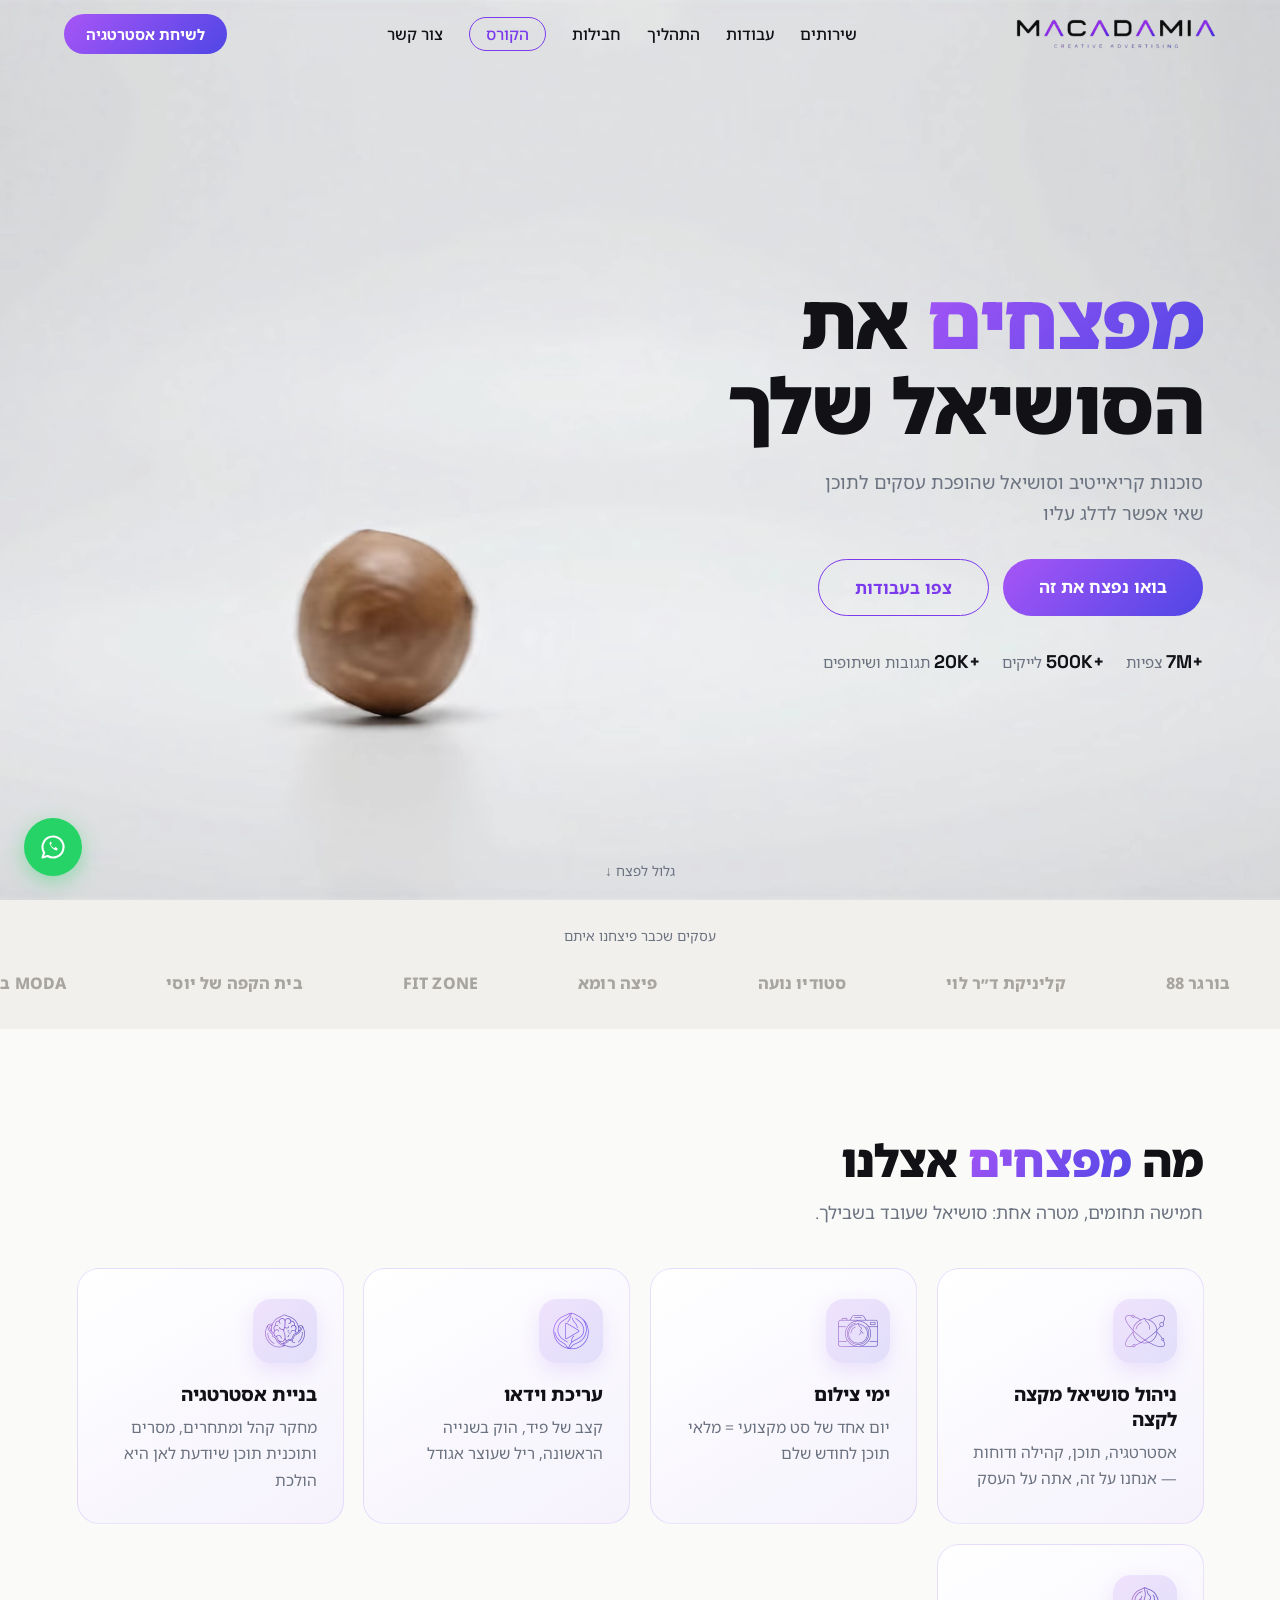
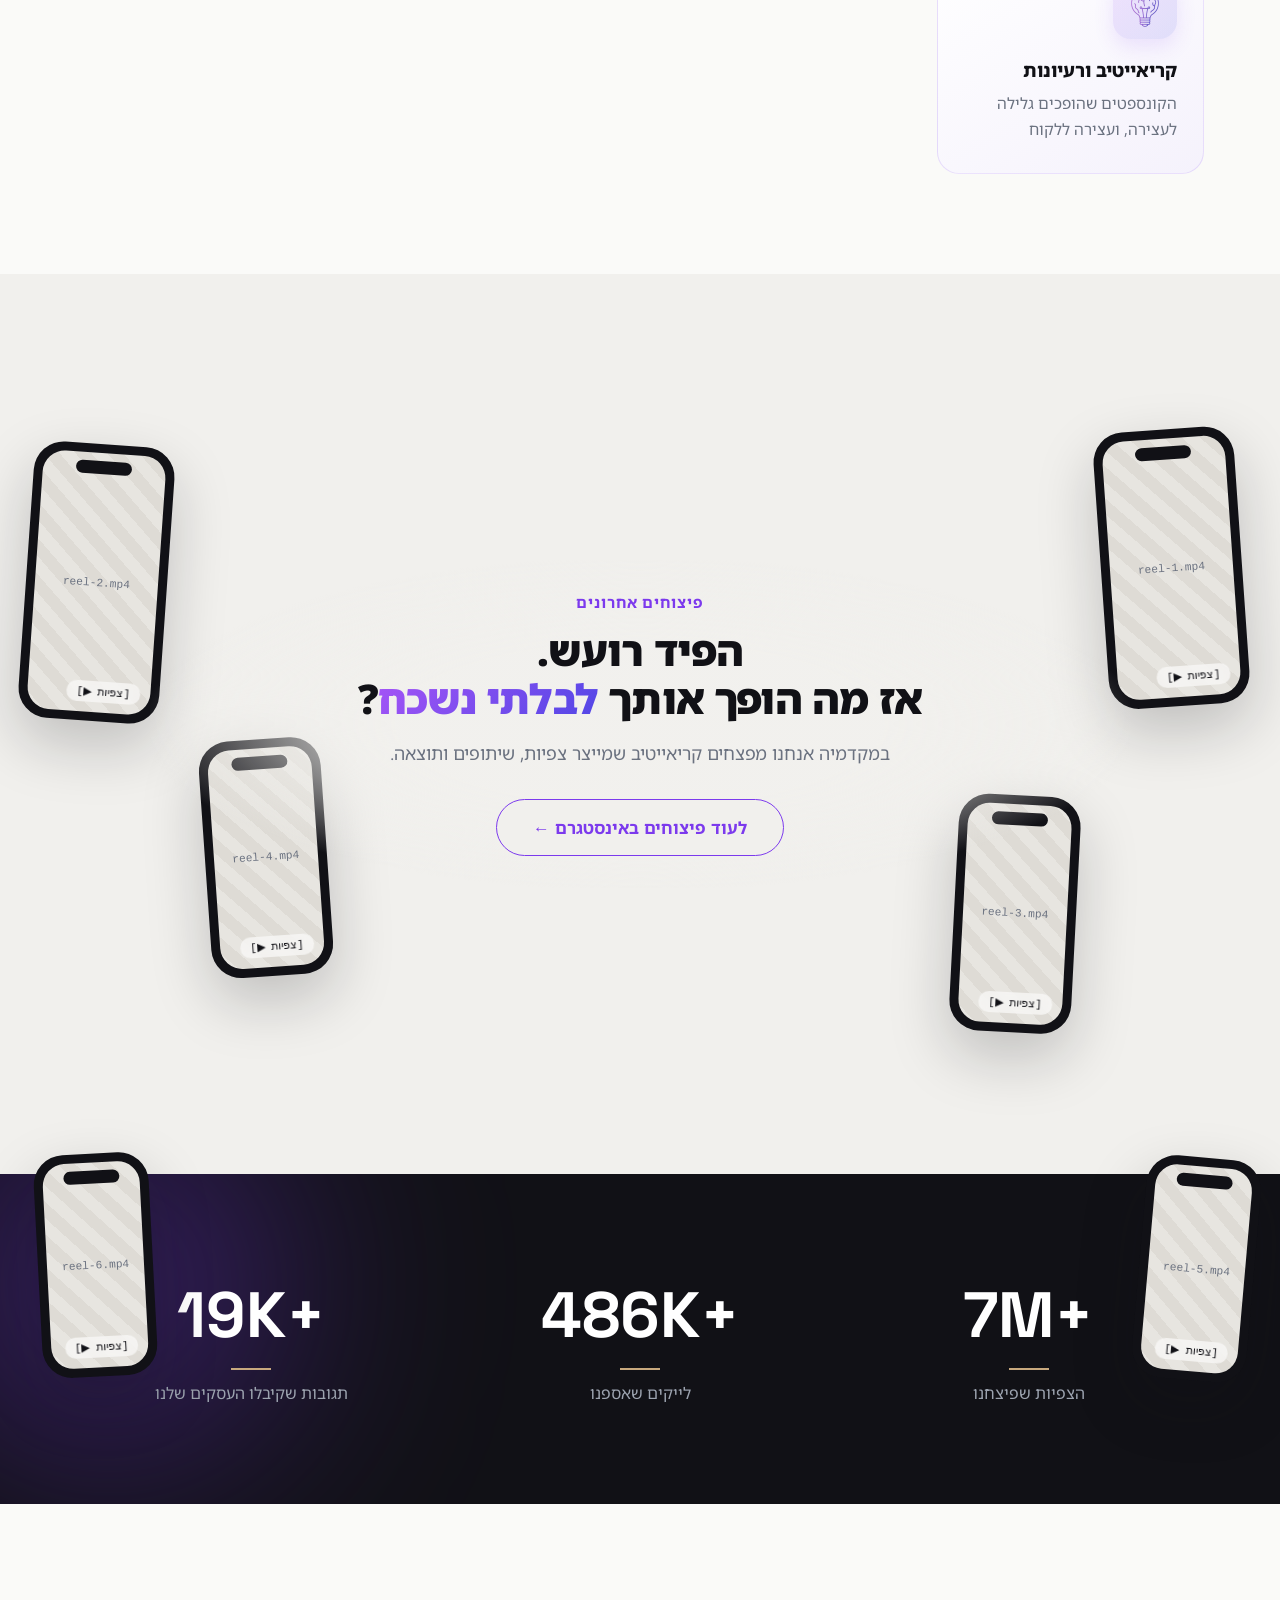
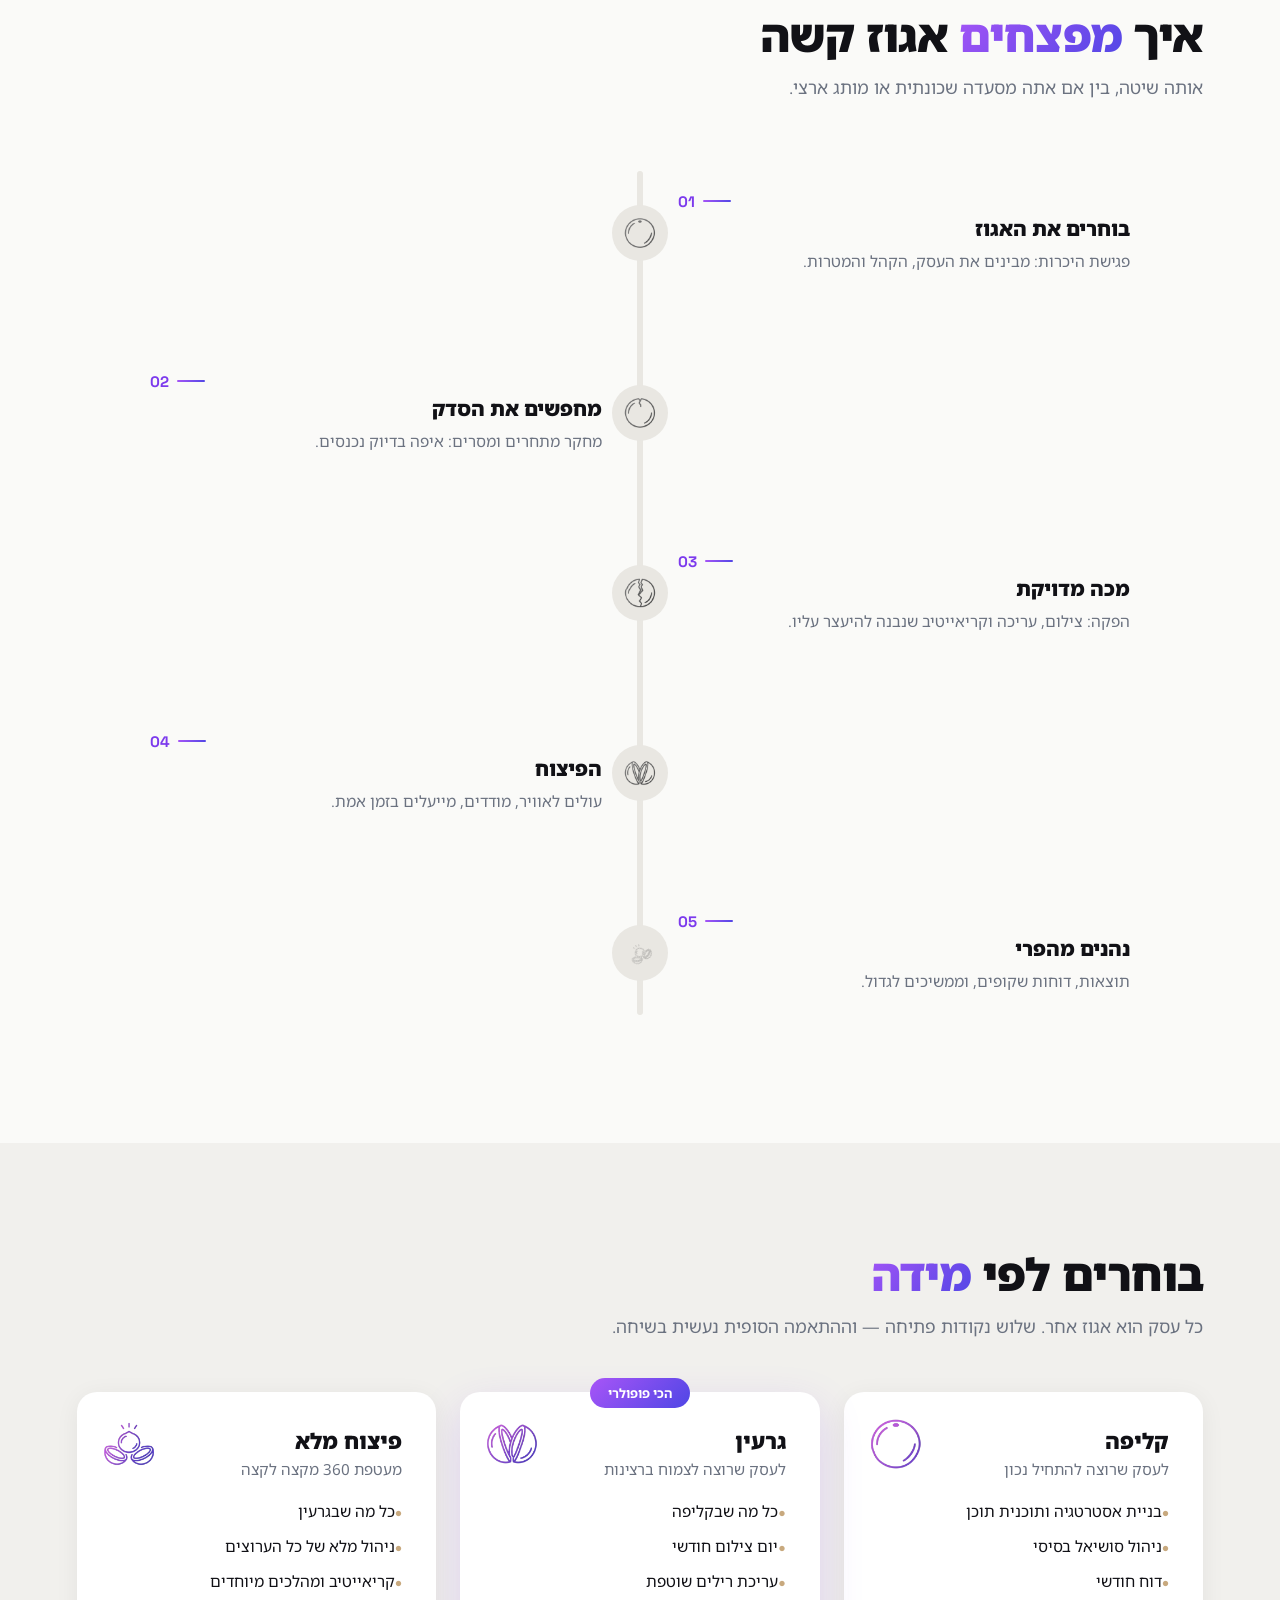
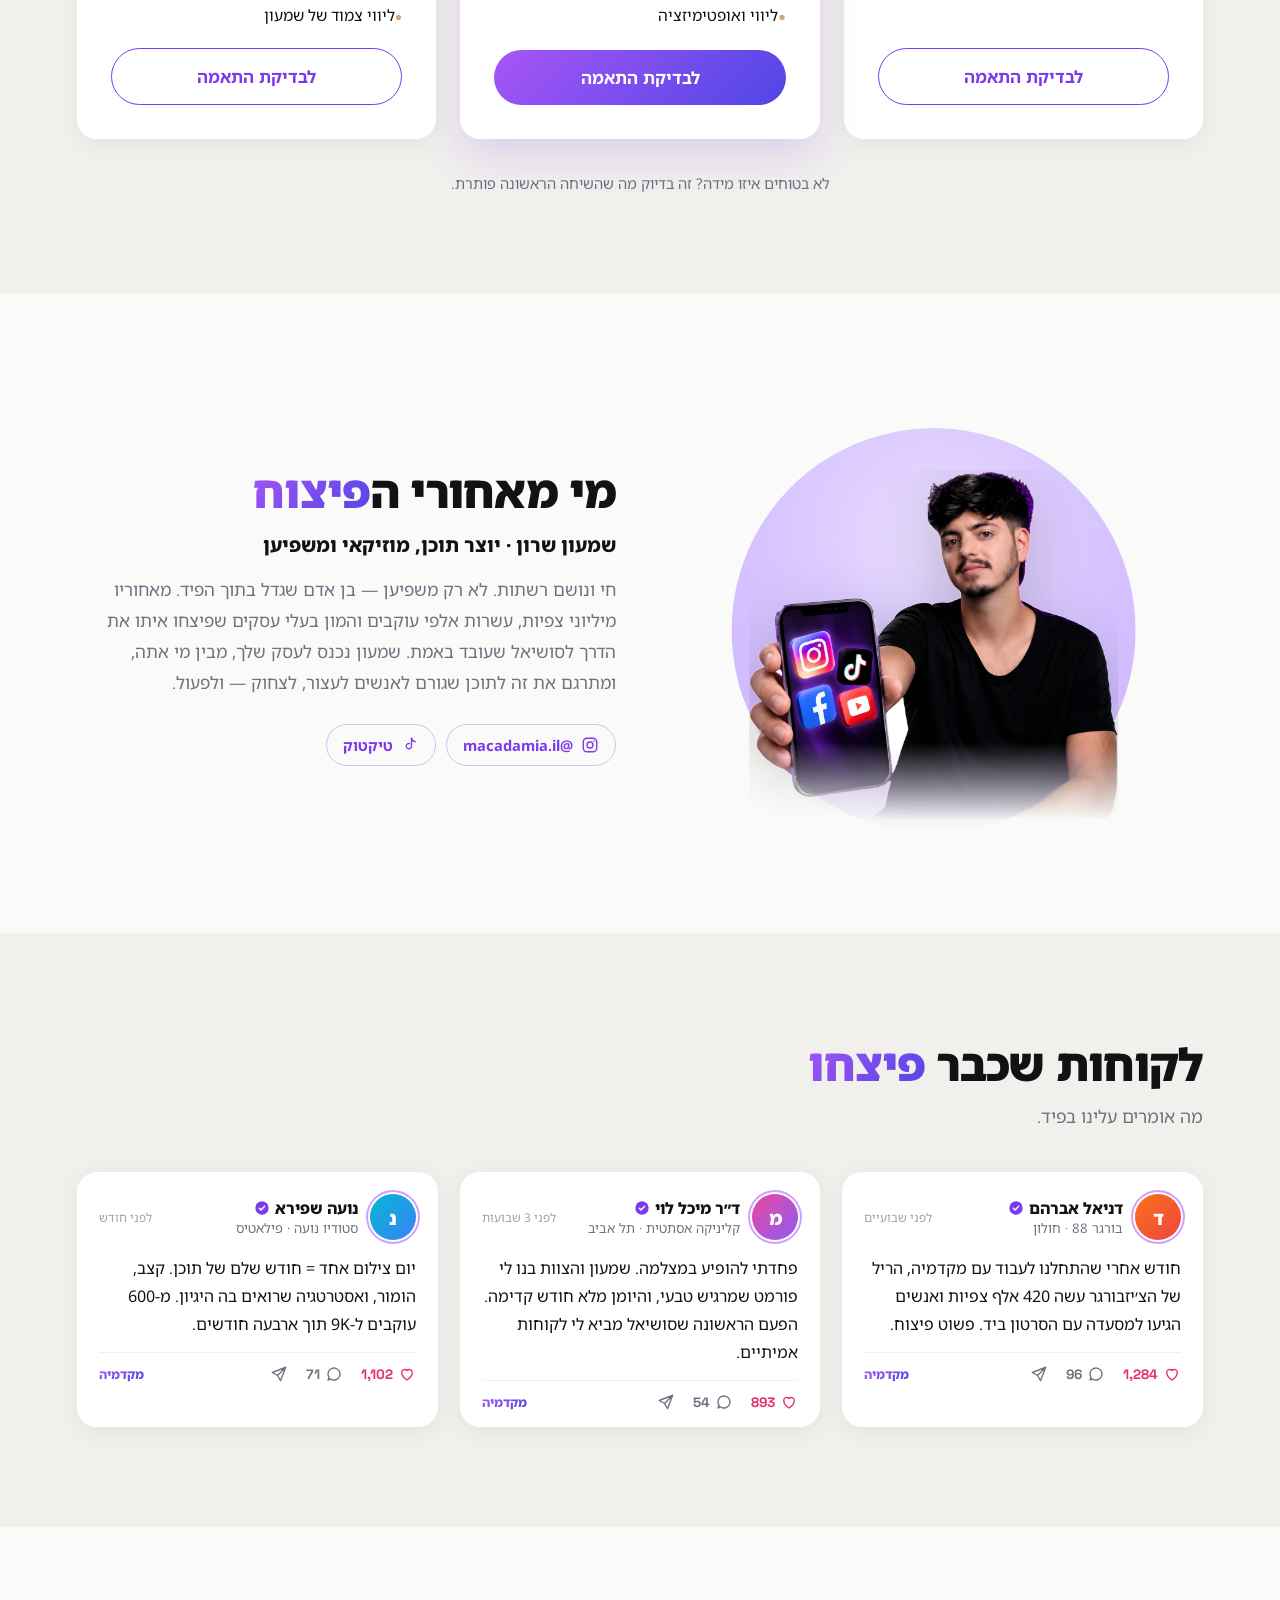
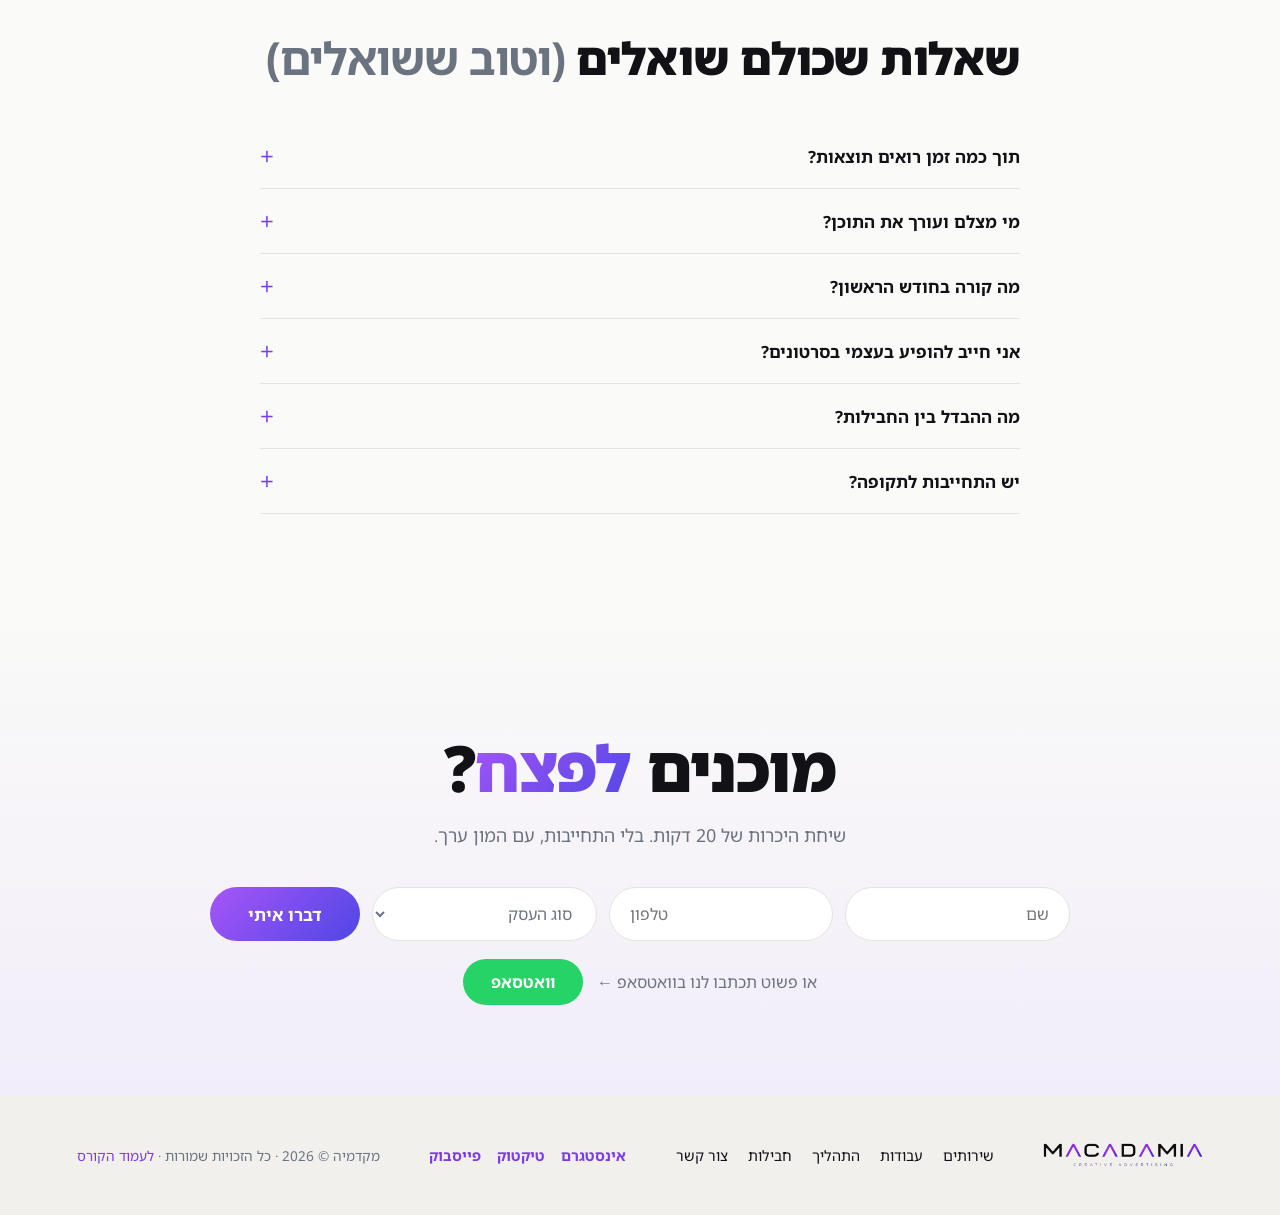
==== index.html @ c0402541 "Client icon set everywhere, social-style testimonials, cleaned copy - Process stations use the clien" ====
<!DOCTYPE html>
<html dir="rtl" lang="he">
<head>
<meta charset="utf-8">
<meta name="viewport" content="width=device-width, initial-scale=1">
<title>מקדמיה — סוכנות קריאייטיב וסושיאל</title>
<meta name="description" content="סוכנות קריאייטיב וסושיאל שהופכת עסקים לתוכן שאי אפשר לדלג עליו. ניהול סושיאל, ימי צילום, עריכת וידאו, אסטרטגיה וקריאייטיב.">
<link rel="icon" type="image/png" href="assets/favicon.png">
<link rel="preconnect" href="https://fonts.googleapis.com">
<link rel="preconnect" href="https://fonts.gstatic.com" crossorigin>
<link href="https://fonts.googleapis.com/css2?family=Noto+Sans+Hebrew:wght@400;500;700;800;900&family=Space+Grotesk:wght@500;700&display=swap" rel="stylesheet">
<link rel="stylesheet" href="css/main.css">
</head>
<body>

<!-- ===== Header ===== -->
<header class="site-header">
  <div class="header-inner">
    <a href="#top" class="header-logo"><img src="assets/logo-wordmark.png" alt="מקדמיה"></a>
    <nav class="main-nav">
      <a href="#services">שירותים</a>
      <a href="#work">עבודות</a>
      <a href="#process">התהליך</a>
      <a href="#plans">חבילות</a>
      <a href="course.html" class="nav-pill">הקורס</a>
      <a href="#contact">צור קשר</a>
    </nav>
    <a href="#contact" class="btn btn-primary btn-sm header-cta">לשיחת אסטרטגיה</a>
    <button class="hamburger" aria-label="תפריט">
      <span></span><span></span><span></span>
    </button>
  </div>
</header>

<div class="mobile-menu">
  <a href="#services">שירותים</a>
  <a href="#work">עבודות</a>
  <a href="#process">התהליך</a>
  <a href="#plans">חבילות</a>
  <a href="course.html" class="nav-pill">הקורס</a>
  <a href="#contact" class="btn btn-primary">לשיחת אסטרטגיה</a>
</div>

<!-- ===== Hero: וידאו אגוז ===== -->
<section id="top" class="hero">
  <video id="heroVid" class="hero-video" poster="assets/hero-poster.jpg" autoplay muted playsinline preload="auto">
    <source src="assets/hero-nut.webm" type="video/webm">
    <source src="assets/hero-nut.mp4" type="video/mp4">
  </video>
  <div class="hero-content">
    <div class="hero-text">
      <h1><span class="grad-text">מפצחים</span> את הסושיאל שלך</h1>
      <p class="lead">סוכנות קריאייטיב וסושיאל שהופכת עסקים לתוכן שאי אפשר לדלג עליו</p>
      <div class="hero-ctas">
        <a href="#contact" class="btn btn-primary">בואו נפצח את זה</a>
        <a href="#work" class="btn btn-secondary">צפו בעבודות</a>
      </div>
      <div class="trust-row" data-reveal>
        <span><b>7M+</b> צפיות</span>
        <span><b>500K+</b> לייקים</span>
        <span><b>20K+</b> תגובות ושיתופים</span>
      </div>
    </div>
  </div>
  <div class="scroll-hint">גלול לפצח ↓</div>
</section>

<!-- ===== פס לוגו לקוחות ===== -->
<section class="marquee-section">
  <p>עסקים שכבר פיצחנו איתם</p>
  <div class="marquee-track-wrap">
    <div class="marquee-track">
      <!-- שמות זמניים — יוחלפו בלוגואים אמיתיים דרך js/config.js (ראה NOTES.md) -->
      <div class="client-logo client-logo-text">בורגר 88</div>
      <div class="client-logo client-logo-text">קליניקת ד״ר לוי</div>
      <div class="client-logo client-logo-text">סטודיו נועה</div>
      <div class="client-logo client-logo-text">פיצה רומא</div>
      <div class="client-logo client-logo-text">FIT ZONE</div>
      <div class="client-logo client-logo-text">בית הקפה של יוסי</div>
      <div class="client-logo client-logo-text">MODA בוטיק</div>
      <div class="client-logo client-logo-text">מוסך אחים כהן</div>
      <div class="client-logo client-logo-text">בורגר 88</div>
      <div class="client-logo client-logo-text">קליניקת ד״ר לוי</div>
      <div class="client-logo client-logo-text">סטודיו נועה</div>
      <div class="client-logo client-logo-text">פיצה רומא</div>
      <div class="client-logo client-logo-text">FIT ZONE</div>
      <div class="client-logo client-logo-text">בית הקפה של יוסי</div>
      <div class="client-logo client-logo-text">MODA בוטיק</div>
      <div class="client-logo client-logo-text">מוסך אחים כהן</div>
    </div>
  </div>
</section>

<!-- ===== שירותים ===== -->
<section id="services" class="section">
  <h2>מה <span class="grad-text">מפצחים</span> אצלנו</h2>
  <p class="section-sub">חמישה תחומים, מטרה אחת: סושיאל שעובד בשבילך.</p>
  <div class="services-grid">
    <div class="service-card" data-reveal data-delay="0" data-tilt>
      <div class="service-icon">
        <img src="assets/icons/social.webp" alt="" width="40" height="40">
      </div>
      <h3>ניהול סושיאל מקצה לקצה</h3>
      <p>אסטרטגיה, תוכן, קהילה ודוחות — אנחנו על זה, אתה על העסק</p>
    </div>
    <div class="service-card" data-reveal data-delay="100" data-tilt>
      <div class="service-icon">
        <img src="assets/icons/shoot.webp" alt="" width="40" height="40">
      </div>
      <h3>ימי צילום</h3>
      <p>יום אחד של סט מקצועי = מלאי תוכן לחודש שלם</p>
    </div>
    <div class="service-card" data-reveal data-delay="200" data-tilt>
      <div class="service-icon">
        <img src="assets/icons/video.webp" alt="" width="40" height="40">
      </div>
      <h3>עריכת וידאו</h3>
      <p>קצב של פיד, הוק בשנייה הראשונה, ריל שעוצר אגודל</p>
    </div>
    <div class="service-card" data-reveal data-delay="300" data-tilt>
      <div class="service-icon">
        <img src="assets/icons/strategy.webp" alt="" width="40" height="40">
      </div>
      <h3>בניית אסטרטגיה</h3>
      <p>מחקר קהל ומתחרים, מסרים ותוכנית תוכן שיודעת לאן היא הולכת</p>
    </div>
    <div class="service-card" data-reveal data-delay="400" data-tilt>
      <div class="service-icon">
        <img src="assets/icons/creative.webp" alt="" width="40" height="40">
      </div>
      <h3>קריאייטיב ורעיונות</h3>
      <p>הקונספטים שהופכים גלילה לעצירה, ועצירה ללקוח</p>
    </div>
  </div>
</section>

<!-- ===== עבודות + טלפונים מרחפים ===== -->
<section id="work" class="section-alt work-section" style="scroll-margin-top:70px">
  <div class="work-stage">
    <!-- 6 טלפונים: 3 בכל צד בזיגזג (בלי חפיפות), גודל יחסי למסך, כמעט ישרים; עולים בעדינות עם הגלילה -->
      <div class="floating-phone ph-r1" data-speed="0.6" style="top:10%;right:3%">
        <div class="phone-frame" style="transform:rotate(-4deg)"><div class="phone-screen" data-reel="0"><div class="phone-notch"></div><span class="phone-file">reel-1.mp4</span><div class="views-tag">[צפיות ▶]</div></div></div>
      </div>
      <div class="floating-phone ph-l1" data-speed="0.9" style="top:8%;left:2%">
        <div class="phone-frame" style="transform:rotate(4deg)"><div class="phone-screen" data-reel="1"><div class="phone-notch"></div><span class="phone-file">reel-2.mp4</span><div class="views-tag">[צפיות ▶]</div></div></div>
      </div>
      <div class="floating-phone ph-r2" data-speed="1.15" style="top:44%;right:16%">
        <div class="phone-frame" style="transform:rotate(3deg)"><div class="phone-screen" data-reel="2"><div class="phone-notch"></div><span class="phone-file">reel-3.mp4</span><div class="views-tag">[צפיות ▶]</div></div></div>
      </div>
      <div class="floating-phone ph-l2" data-speed="0.8" style="top:42%;left:16%">
        <div class="phone-frame" style="transform:rotate(-4deg)"><div class="phone-screen" data-reel="3"><div class="phone-notch"></div><span class="phone-file">reel-4.mp4</span><div class="views-tag">[צפיות ▶]</div></div></div>
      </div>
      <div class="floating-phone ph-r3 ph-extra" data-speed="1.5" style="top:80%;right:2%">
        <div class="phone-frame" style="transform:rotate(5deg)"><div class="phone-screen" data-reel="4"><div class="phone-notch"></div><span class="phone-file">reel-5.mp4</span><div class="views-tag">[צפיות ▶]</div></div></div>
      </div>
      <div class="floating-phone ph-l3 ph-extra" data-speed="1.3" style="top:82%;left:3%">
        <div class="phone-frame" style="transform:rotate(-3deg)"><div class="phone-screen" data-reel="5"><div class="phone-notch"></div><span class="phone-file">reel-6.mp4</span><div class="views-tag">[צפיות ▶]</div></div></div>
      </div>

    <div class="work-center">
      <p class="work-kicker">פיצוחים אחרונים</p>
      <h2 class="work-punch">הפיד רועש.<br>אז מה הופך אותך <span class="grad-text">לבלתי נשכח</span>?</h2>
      <p class="work-sub">במקדמיה אנחנו מפצחים קריאייטיב שמייצר צפיות, שיתופים ותוצאה.</p>

      <!-- קרוסלת מובייל -->
      <div class="reel-carousel">
        <div class="reel-item"><div class="phone-frame"><div class="phone-screen" data-reel="0"><div class="phone-notch"></div><span class="phone-file">reel-1.mp4</span><div class="views-tag">[צפיות ▶]</div></div></div></div>
        <div class="reel-item"><div class="phone-frame"><div class="phone-screen" data-reel="1"><div class="phone-notch"></div><span class="phone-file">reel-2.mp4</span><div class="views-tag">[צפיות ▶]</div></div></div></div>
        <div class="reel-item"><div class="phone-frame"><div class="phone-screen" data-reel="2"><div class="phone-notch"></div><span class="phone-file">reel-3.mp4</span><div class="views-tag">[צפיות ▶]</div></div></div></div>
        <div class="reel-item"><div class="phone-frame"><div class="phone-screen" data-reel="3"><div class="phone-notch"></div><span class="phone-file">reel-4.mp4</span><div class="views-tag">[צפיות ▶]</div></div></div></div>
        <div class="reel-item"><div class="phone-frame"><div class="phone-screen" data-reel="4"><div class="phone-notch"></div><span class="phone-file">reel-5.mp4</span><div class="views-tag">[צפיות ▶]</div></div></div></div>
        <div class="reel-item"><div class="phone-frame"><div class="phone-screen" data-reel="5"><div class="phone-notch"></div><span class="phone-file">reel-6.mp4</span><div class="views-tag">[צפיות ▶]</div></div></div></div>
      </div>

      <a href="https://www.instagram.com/macadamia.il" data-social="instagram" target="_blank" rel="noopener" class="btn btn-secondary" style="background:rgba(241,240,237,0.7);backdrop-filter:blur(6px)">לעוד פיצוחים באינסטגרם ←</a>
    </div>
  </div>
</section>

<!-- ===== מונים ===== -->
<section id="counters" class="counters-section">
  <div class="counters-blob"></div>
  <div class="counters-grid">
    <div>
      <div class="counter-value" data-counter="views">7M+</div>
      <div class="counter-line"></div>
      <div class="counter-label">הצפיות שפיצחנו</div>
    </div>
    <div>
      <div class="counter-value" data-counter="likes">500K+</div>
      <div class="counter-line"></div>
      <div class="counter-label">לייקים שאספנו</div>
    </div>
    <div>
      <div class="counter-value" data-counter="comments">20K+</div>
      <div class="counter-line"></div>
      <div class="counter-label">תגובות שקיבלו העסקים שלנו</div>
    </div>
  </div>
</section>

<!-- ===== התהליך ===== -->
<section id="process" class="section">
  <h2>איך <span class="grad-text">מפצחים</span> אגוז קשה</h2>
  <p class="section-sub">אותה שיטה, בין אם אתה מסעדה שכונתית או מותג ארצי.</p>
  <div class="process-timeline">
    <div class="process-line"></div>
    <div id="procFill" class="process-fill"></div>

    <div class="process-step">
      <div class="step-content">
        <div class="step-num">01</div>
        <h3>בוחרים את האגוז</h3>
        <p>פגישת היכרות: מבינים את העסק, הקהל והמטרות.</p>
      </div>
      <div class="step-badge"><img src="assets/icons/nut-1.webp" alt="" width="34" height="34"></div>
      <div></div>
    </div>

    <div class="process-step">
      <div></div>
      <div class="step-badge"><img src="assets/icons/nut-2.webp" alt="" width="34" height="34"></div>
      <div class="step-content">
        <div class="step-num">02</div>
        <h3>מחפשים את הסדק</h3>
        <p>מחקר מתחרים ומסרים: איפה בדיוק נכנסים.</p>
      </div>
    </div>

    <div class="process-step">
      <div class="step-content">
        <div class="step-num">03</div>
        <h3>מכה מדויקת</h3>
        <p>הפקה: צילום, עריכה וקריאייטיב שנבנה להיעצר עליו.</p>
      </div>
      <div class="step-badge"><img src="assets/icons/nut-3.webp" alt="" width="34" height="34"></div>
      <div></div>
    </div>

    <div class="process-step">
      <div></div>
      <div class="step-badge"><img src="assets/icons/nut-4.webp" alt="" width="34" height="34"></div>
      <div class="step-content">
        <div class="step-num">04</div>
        <h3>הפיצוח</h3>
        <p>עולים לאוויר, מודדים, מייעלים בזמן אמת.</p>
      </div>
    </div>

    <div class="process-step">
      <div class="step-content">
        <div class="step-num">05</div>
        <h3>נהנים מהפרי</h3>
        <p>תוצאות, דוחות שקופים, וממשיכים לגדול.</p>
      </div>
      <div class="step-badge"><img src="assets/icons/nut-5.webp" alt="" width="34" height="34"></div>
      <div></div>
    </div>
  </div>
</section>

<!-- ===== חבילות ===== -->
<section id="plans" class="section section-alt">
  <h2>בוחרים לפי <span class="grad-text">מידה</span></h2>
  <p class="section-sub" style="margin-bottom:54px">כל עסק הוא אגוז אחר. שלוש נקודות פתיחה — וההתאמה הסופית נעשית בשיחה.</p>
  <div class="plans-grid">
    <div class="plan-card" data-reveal data-delay="0">
      <div class="plan-nut"><img src="assets/icons/nut-1.webp" alt="" width="56" height="56"><span class="plan-crack"></span></div>
      <h3>קליפה</h3>
      <p class="plan-tagline">לעסק שרוצה להתחיל נכון</p>
      <ul>
        <li>בניית אסטרטגיה ותוכנית תוכן</li>
        <li>ניהול סושיאל בסיסי</li>
        <li>דוח חודשי</li>
      </ul>
      <a href="#contact" class="btn btn-secondary">לבדיקת התאמה</a>
    </div>
    <div class="plan-card plan-featured" data-reveal data-delay="120">
      <div class="popular-badge">הכי פופולרי</div>
      <div class="plan-nut"><img src="assets/icons/nut-4.webp" alt="" width="56" height="56"><span class="plan-crack"></span></div>
      <h3>גרעין</h3>
      <p class="plan-tagline">לעסק שרוצה לצמוח ברצינות</p>
      <ul>
        <li>כל מה שבקליפה</li>
        <li>יום צילום חודשי</li>
        <li>עריכת רילים שוטפת</li>
        <li>ליווי ואופטימיזציה</li>
      </ul>
      <a href="#contact" class="btn btn-primary">לבדיקת התאמה</a>
    </div>
    <div class="plan-card" data-reveal data-delay="240">
      <div class="plan-nut"><img src="assets/icons/nut-5.webp" alt="" width="56" height="56"><span class="plan-crack"></span></div>
      <h3>פיצוח מלא</h3>
      <p class="plan-tagline">מעטפת 360 מקצה לקצה</p>
      <ul>
        <li>כל מה שבגרעין</li>
        <li>ניהול מלא של כל הערוצים</li>
        <li>קריאייטיב ומהלכים מיוחדים</li>
        <li>ליווי צמוד של שמעון</li>
      </ul>
      <a href="#contact" class="btn btn-secondary">לבדיקת התאמה</a>
    </div>
  </div>
  <p class="plans-note">לא בטוחים איזו מידה? זה בדיוק מה שהשיחה הראשונה פותרת.</p>
</section>

<!-- ===== אודות ===== -->
<section id="about" class="section about-section">
  <div class="about-stage" data-reveal>
    <div class="about-circle"></div>
    <img class="about-person" src="assets/shimon-cutout.webp" alt="שמעון שרון" loading="lazy">
  </div>
  <div>
    <h2>מי מאחורי ה<span class="grad-text">פיצוח</span></h2>
    <h3>שמעון שרון · יוצר תוכן, מוזיקאי ומשפיען</h3>
    <p class="bio">חי ונושם רשתות. לא רק משפיען — בן אדם שגדל בתוך הפיד. מאחוריו מיליוני צפיות, עשרות אלפי עוקבים והמון בעלי עסקים שפיצחו איתו את הדרך לסושיאל שעובד באמת. שמעון נכנס לעסק שלך, מבין מי אתה, ומתרגם את זה לתוכן שגורם לאנשים לעצור, לצחוק — ולפעול.</p>
    <div class="social-pills">
      <a href="#" data-social="instagram" target="_blank" rel="noopener" class="social-pill">
        <svg viewBox="0 0 24 24" width="18" height="18"><rect x="3" y="3" width="18" height="18" rx="5" fill="none" stroke="currentColor" stroke-width="1.8"/><circle cx="12" cy="12" r="4" fill="none" stroke="currentColor" stroke-width="1.8"/><circle cx="17.3" cy="6.7" r="1.1" fill="currentColor"/></svg>
        <span>@macadamia.il</span>
      </a>
      <a href="#" data-social="tiktok" target="_blank" rel="noopener" class="social-pill">
        <svg viewBox="0 0 24 24" width="18" height="18"><path d="M14 3v10.5a3.5 3.5 0 1 1-3-3.46" fill="none" stroke="currentColor" stroke-width="1.8" stroke-linecap="round"/><path d="M14 3c.5 2.6 2.2 4.2 5 4.5" fill="none" stroke="currentColor" stroke-width="1.8" stroke-linecap="round"/></svg>
        <span>טיקטוק</span>
      </a>
    </div>
  </div>
</section>

<!-- ===== המלצות ===== -->
<section id="testimonials" class="section section-alt">
  <h2>לקוחות שכבר <span class="grad-text">פיצחו</span></h2>
  <p class="section-sub">מה אומרים עלינו בפיד.</p>
  <div class="posts-grid">
    <article class="post-card" data-reveal data-delay="0">
      <header class="post-head">
        <div class="post-avatar" style="background:linear-gradient(135deg,#F97316,#EF4444)">ד</div>
        <div class="post-who">
          <div class="post-name">דניאל אברהם <svg class="post-verified" viewBox="0 0 24 24" width="16" height="16"><circle cx="12" cy="12" r="10" fill="#7C3AED"/><path d="M8 12.5l2.5 2.5L16 9.5" fill="none" stroke="#fff" stroke-width="2.2" stroke-linecap="round" stroke-linejoin="round"/></svg></div>
          <div class="post-biz">בורגר 88 · חולון</div>
        </div>
        <span class="post-time">לפני שבועיים</span>
      </header>
      <blockquote class="post-quote">חודש אחרי שהתחלנו לעבוד עם מקדמיה, הריל של הצ׳יזבורגר עשה 420 אלף צפיות ואנשים הגיעו למסעדה עם הסרטון ביד. פשוט פיצוח.</blockquote>
      <footer class="post-foot">
        <span class="post-act post-like"><svg viewBox="0 0 24 24" width="18" height="18"><path d="M12 20s-7-4.4-7-10a4 4 0 0 1 7-2.6A4 4 0 0 1 19 10c0 5.6-7 10-7 10z" fill="none" stroke="currentColor" stroke-width="1.8" stroke-linejoin="round"/></svg><b>1,284</b></span>
        <span class="post-act"><svg viewBox="0 0 24 24" width="18" height="18"><path d="M4 12a8 8 0 1 1 3.5 6.6L4 20l1.4-3.5A8 8 0 0 1 4 12z" fill="none" stroke="currentColor" stroke-width="1.8" stroke-linejoin="round"/></svg><b>96</b></span>
        <span class="post-act"><svg viewBox="0 0 24 24" width="18" height="18"><path d="M21 3L10 14M21 3l-7 18-4-7-7-4z" fill="none" stroke="currentColor" stroke-width="1.8" stroke-linejoin="round"/></svg></span>
        <span class="post-src">מקדמיה</span>
      </footer>
    </article>
    <article class="post-card" data-reveal data-delay="110">
      <header class="post-head">
        <div class="post-avatar" style="background:linear-gradient(135deg,#EC4899,#8B5CF6)">מ</div>
        <div class="post-who">
          <div class="post-name">ד״ר מיכל לוי <svg class="post-verified" viewBox="0 0 24 24" width="16" height="16"><circle cx="12" cy="12" r="10" fill="#7C3AED"/><path d="M8 12.5l2.5 2.5L16 9.5" fill="none" stroke="#fff" stroke-width="2.2" stroke-linecap="round" stroke-linejoin="round"/></svg></div>
          <div class="post-biz">קליניקה אסתטית · תל אביב</div>
        </div>
        <span class="post-time">לפני 3 שבועות</span>
      </header>
      <blockquote class="post-quote">פחדתי להופיע במצלמה. שמעון והצוות בנו לי פורמט שמרגיש טבעי, והיומן מלא חודש קדימה. הפעם הראשונה שסושיאל מביא לי לקוחות אמיתיים.</blockquote>
      <footer class="post-foot">
        <span class="post-act post-like"><svg viewBox="0 0 24 24" width="18" height="18"><path d="M12 20s-7-4.4-7-10a4 4 0 0 1 7-2.6A4 4 0 0 1 19 10c0 5.6-7 10-7 10z" fill="none" stroke="currentColor" stroke-width="1.8" stroke-linejoin="round"/></svg><b>893</b></span>
        <span class="post-act"><svg viewBox="0 0 24 24" width="18" height="18"><path d="M4 12a8 8 0 1 1 3.5 6.6L4 20l1.4-3.5A8 8 0 0 1 4 12z" fill="none" stroke="currentColor" stroke-width="1.8" stroke-linejoin="round"/></svg><b>54</b></span>
        <span class="post-act"><svg viewBox="0 0 24 24" width="18" height="18"><path d="M21 3L10 14M21 3l-7 18-4-7-7-4z" fill="none" stroke="currentColor" stroke-width="1.8" stroke-linejoin="round"/></svg></span>
        <span class="post-src">מקדמיה</span>
      </footer>
    </article>
    <article class="post-card" data-reveal data-delay="220">
      <header class="post-head">
        <div class="post-avatar" style="background:linear-gradient(135deg,#06B6D4,#3B82F6)">נ</div>
        <div class="post-who">
          <div class="post-name">נועה שפירא <svg class="post-verified" viewBox="0 0 24 24" width="16" height="16"><circle cx="12" cy="12" r="10" fill="#7C3AED"/><path d="M8 12.5l2.5 2.5L16 9.5" fill="none" stroke="#fff" stroke-width="2.2" stroke-linecap="round" stroke-linejoin="round"/></svg></div>
          <div class="post-biz">סטודיו נועה · פילאטיס</div>
        </div>
        <span class="post-time">לפני חודש</span>
      </header>
      <blockquote class="post-quote">יום צילום אחד = חודש שלם של תוכן. קצב, הומור, ואסטרטגיה שרואים בה היגיון. מ-600 עוקבים ל-9K תוך ארבעה חודשים.</blockquote>
      <footer class="post-foot">
        <span class="post-act post-like"><svg viewBox="0 0 24 24" width="18" height="18"><path d="M12 20s-7-4.4-7-10a4 4 0 0 1 7-2.6A4 4 0 0 1 19 10c0 5.6-7 10-7 10z" fill="none" stroke="currentColor" stroke-width="1.8" stroke-linejoin="round"/></svg><b>1,102</b></span>
        <span class="post-act"><svg viewBox="0 0 24 24" width="18" height="18"><path d="M4 12a8 8 0 1 1 3.5 6.6L4 20l1.4-3.5A8 8 0 0 1 4 12z" fill="none" stroke="currentColor" stroke-width="1.8" stroke-linejoin="round"/></svg><b>71</b></span>
        <span class="post-act"><svg viewBox="0 0 24 24" width="18" height="18"><path d="M21 3L10 14M21 3l-7 18-4-7-7-4z" fill="none" stroke="currentColor" stroke-width="1.8" stroke-linejoin="round"/></svg></span>
        <span class="post-src">מקדמיה</span>
      </footer>
    </article>
  </div>
</section>

<!-- ===== FAQ ===== -->
<section id="faq" class="section">
  <div class="faq-wrap">
    <h2 style="margin-bottom:36px">שאלות שכולם שואלים <span style="color:var(--text-sub);font-weight:700">(וטוב ששואלים)</span></h2>
    <div class="faq-item">
      <button class="faq-q"><span>תוך כמה זמן רואים תוצאות?</span><span class="faq-icon">+</span></button>
      <div class="faq-a"><div><p>סושיאל הוא ריצה למרחקים, לא ספרינט. בדרך כלל רואים סימנים ראשונים תוך 3–4 שבועות, ותנועה משמעותית אחרי 2–3 חודשים של עקביות. בלי הבטחות קסם — עם תהליך שעובד.</p></div></div>
    </div>
    <div class="faq-item">
      <button class="faq-q"><span>מי מצלם ועורך את התוכן?</span><span class="faq-icon">+</span></button>
      <div class="faq-a"><div><p>הצוות שלנו, בהובלה קריאייטיבית של שמעון. ימי הצילום אצלך בעסק או בלוקיישן שנתאים.</p></div></div>
    </div>
    <div class="faq-item">
      <button class="faq-q"><span>מה קורה בחודש הראשון?</span><span class="faq-icon">+</span></button>
      <div class="faq-a"><div><p>אסטרטגיה, הגדרת קו קריאייטיבי, יום צילום ראשון ותחילת פרסום. מהיום הראשון יש תוכנית.</p></div></div>
    </div>
    <div class="faq-item">
      <button class="faq-q"><span>אני חייב להופיע בעצמי בסרטונים?</span><span class="faq-icon">+</span></button>
      <div class="faq-a"><div><p>ממש לא חייבים, אבל בעלי עסקים שמופיעים בדרך כלל מנצחים. נמצא את הפורמט שנוח לך.</p></div></div>
    </div>
    <div class="faq-item">
      <button class="faq-q"><span>מה ההבדל בין החבילות?</span><span class="faq-icon">+</span></button>
      <div class="faq-a"><div><p>היקף: כמות התוכן, ימי הצילום ועומק הליווי. השיחה הראשונה בדיוק בשביל להתאים מידה.</p></div></div>
    </div>
    <div class="faq-item">
      <button class="faq-q"><span>יש התחייבות לתקופה?</span><span class="faq-icon">+</span></button>
      <div class="faq-a"><div><p>עובדים בהסכם חודשי מתחדש עם תקופת התנעה של שלושה חודשים — הזמן שלוקח לאסטרטגיה להתחיל לעבוד. אחרי זה, ממשיכים כי זה עובד, לא כי חתמתם.</p></div></div>
    </div>
  </div>
</section>

<!-- ===== CTA + טופס ===== -->
<section id="contact" class="contact-section">
  <h2>מוכנים <span class="grad-text">לפצח</span>?</h2>
  <p class="lead">שיחת היכרות של 20 דקות. בלי התחייבות, עם המון ערך.</p>
  <div>
    <form data-lead-form class="contact-form">
      <input required name="name" placeholder="שם" autocomplete="name">
      <input required name="phone" type="tel" placeholder="טלפון" autocomplete="tel">
      <select name="type">
        <option>סוג העסק</option><option>מסעדנות</option><option>קליניקה</option><option>חנות ומסחר</option><option>נותן שירות</option><option>אחר</option>
      </select>
      <button type="submit" class="btn btn-primary">דברו איתי</button>
    </form>
    <div class="form-success" hidden>
      <div class="title">קיבלנו!</div>
      <div class="sub">חוזרים אליך עד יום עסקים אחד.</div>
    </div>
  </div>
  <div class="contact-wa-row">
    <span>או פשוט תכתבו לנו בוואטסאפ ←</span>
    <a href="#contact" data-wa data-wa-fallback="#contact" target="_blank" rel="noopener" class="btn-whatsapp">וואטסאפ</a>
  </div>
</section>

<!-- ===== Footer ===== -->
<footer class="site-footer">
  <img src="assets/logo-wordmark.png" alt="מקדמיה">
  <nav class="footer-nav">
    <a href="#services">שירותים</a>
    <a href="#work">עבודות</a>
    <a href="#process">התהליך</a>
    <a href="#plans">חבילות</a>
    <a href="#contact">צור קשר</a>
  </nav>
  <div class="footer-social">
    <a href="#" data-social="instagram" target="_blank" rel="noopener">אינסטגרם</a>
    <a href="#" data-social="tiktok" target="_blank" rel="noopener">טיקטוק</a>
    <a href="#" data-social="facebook" target="_blank" rel="noopener">פייסבוק</a>
  </div>
  <div class="footer-copy">מקדמיה © 2026 · כל הזכויות שמורות · <a href="course.html">לעמוד הקורס</a></div>
</footer>

<!-- וואטסאפ צף -->
<a href="#contact" data-wa data-wa-fallback="#contact" target="_blank" rel="noopener" aria-label="וואטסאפ" class="wa-float">
  <svg viewBox="0 0 24 24" width="28" height="28"><path d="M12 3a9 9 0 0 0-7.6 13.8L3 21l4.4-1.3A9 9 0 1 0 12 3z" fill="none" stroke="#fff" stroke-width="1.8" stroke-linejoin="round"/><path d="M9 8.5c.5 3 3.5 6 6.5 6.5l.5-2-2-1-1 1c-1-.5-2.5-2-3-3l1-1-1-2z" fill="#fff"/></svg>
</a>

<script src="js/config.js"></script>
<script src="js/main.js"></script>
</body>
</html>
---- css/main.css ----
/* ===================================================================
   מקדמיה — מערכת עיצוב ראשית
   Design tokens לפי מסמך המפרט (design-reference/)
   =================================================================== */

:root {
  --bg-main: #FAFAF8;
  --bg-alt: #F1F0ED;
  --bg-dark: #111116;
  --primary: #7C3AED;
  --grad-start: #A855F7;
  --grad-end: #4F46E5;
  --accent-nut: #C8A97E;
  --text-main: #111116;
  --text-sub: #6B7280;
  --whatsapp: #25D366;

  --grad: linear-gradient(135deg, var(--grad-start), var(--grad-end));
  --card-shadow: 0 4px 24px rgba(17, 17, 22, 0.06);
  --font-hebrew: 'Noto Sans Hebrew', sans-serif;
  --font-latin: 'Space Grotesk', sans-serif;
  --header-h: 70px;
}

* { box-sizing: border-box; }

html { scroll-behavior: smooth; }

body {
  margin: 0;
  font-family: var(--font-hebrew);
  background: var(--bg-main);
  color: var(--text-main);
  overflow-x: clip; /* clip ולא hidden — hidden שובר position:sticky */
}

a { color: var(--primary); text-decoration: none; }
a:hover { color: var(--grad-end); }

img, video { max-width: 100%; }

/* ---------- טיפוגרפיה ---------- */

h1 {
  font-size: clamp(2.5rem, 6vw, 5.5rem);
  font-weight: 900;
  line-height: 1.1;
  letter-spacing: -0.02em;
  margin: 0 0 20px;
}

h2 {
  font-size: clamp(1.9rem, 3.5vw, 2.8rem);
  font-weight: 900;
  letter-spacing: -0.02em;
  margin: 0 0 10px;
}

.grad-text {
  background: var(--grad);
  -webkit-background-clip: text;
  background-clip: text;
  color: transparent;
}

.section-sub {
  color: var(--text-sub);
  font-size: 1.1rem;
  margin: 0 0 44px;
}

.num {
  font-family: var(--font-latin);
  direction: ltr;
  unicode-bidi: embed;
}

.placeholder-note {
  font-family: monospace;
  font-size: 0.78rem;
  color: #9CA3AF;
}

.ph-texture {
  background: repeating-linear-gradient(45deg, #F1F0ED 0 12px, #E9E7E2 12px 24px);
}

/* ---------- כפתורים ---------- */

.btn {
  display: inline-block;
  font-weight: 700;
  border-radius: 999px;
  padding: 16px 36px;
  font-size: 1.05rem;
  cursor: pointer;
  font-family: inherit;
  border: none;
  text-align: center;
}

.btn-primary {
  background: var(--grad);
  color: #fff;
  transition: transform 0.2s, box-shadow 0.2s;
}
.btn-primary:hover {
  transform: translateY(-2px) scale(1.02);
  box-shadow: 0 8px 24px rgba(124, 58, 237, 0.35);
  color: #fff;
}

.btn-secondary {
  background: transparent;
  border: 1.5px solid var(--primary);
  color: var(--primary);
  transition: background 0.2s, color 0.2s;
}
.btn-secondary:hover { background: var(--primary); color: #fff; }

.btn-sm { padding: 10px 22px; font-size: 0.92rem; }

/* ---------- Header ---------- */

.site-header {
  position: fixed;
  top: 0; left: 0; right: 0;
  z-index: 100;
}

.site-header::before {
  content: '';
  position: absolute;
  inset: 0;
  background: rgba(250, 250, 248, 0.85);
  backdrop-filter: blur(12px);
  -webkit-backdrop-filter: blur(12px);
  box-shadow: 0 1px 12px rgba(17, 17, 22, 0.06);
  opacity: 0;
  transition: opacity 0.3s;
}

.site-header.scrolled::before { opacity: 1; }

.header-inner {
  position: relative;
  display: flex;
  align-items: center;
  justify-content: space-between;
  gap: 16px;
  padding: 14px 5vw;
}

.header-logo img {
  height: 30px;
  display: block;
}

.main-nav {
  display: flex;
  align-items: center;
  gap: 26px;
  font-weight: 500;
  font-size: 0.98rem;
}
.main-nav a { color: var(--text-main); }
.main-nav a:hover { color: var(--primary); }

.nav-pill {
  color: var(--primary) !important;
  border: 1.5px solid var(--primary);
  border-radius: 999px;
  padding: 5px 16px;
}

.header-cta {
  opacity: 0;
  pointer-events: none;
  transition: opacity 0.3s;
}
.site-header.scrolled .header-cta {
  opacity: 1;
  pointer-events: auto;
}

/* המבורגר + מגירת מובייל */

.hamburger {
  display: none;
  background: none;
  border: none;
  cursor: pointer;
  padding: 8px;
  flex-direction: column;
  gap: 5px;
}
.hamburger span {
  width: 24px; height: 2.5px;
  background: var(--text-main);
  border-radius: 2px;
  transition: transform 0.25s, opacity 0.25s;
}
.hamburger span:last-child { width: 16px; }

.mobile-menu {
  position: fixed;
  inset: 0;
  z-index: 99;
  background: var(--bg-main);
  display: flex;
  flex-direction: column;
  align-items: center;
  justify-content: center;
  gap: 28px;
  font-size: 1.5rem;
  font-weight: 800;
  opacity: 0;
  pointer-events: none;
  transition: opacity 0.3s;
}
.mobile-menu.open { opacity: 1; pointer-events: auto; }
.mobile-menu a { color: var(--text-main); }
.mobile-menu .nav-pill { font-size: 1.2rem; }
.mobile-menu .btn { font-size: 1.1rem; }

/* ---------- Hero ---------- */

.hero {
  position: relative;
  height: 100svh;
  min-height: 640px;
  overflow: hidden;
  background: var(--bg-main);
}

.hero-video {
  position: absolute;
  inset: 0;
  width: 100%;
  height: 100%;
  object-fit: cover;
}

.hero-content {
  position: relative;
  z-index: 2;
  height: 100%;
  display: flex;
  align-items: center;
  padding: 110px 6vw 60px;
}

.hero-text { max-width: 600px; }

.hero-text p.lead {
  color: var(--text-sub);
  font-size: 1.15rem;
  line-height: 1.7;
  margin: 0 0 30px;
  max-width: 36ch;
}

.hero-ctas {
  display: flex;
  flex-wrap: wrap;
  gap: 14px;
  margin-bottom: 34px;
}

.trust-row {
  display: flex;
  flex-wrap: wrap;
  gap: 10px 22px;
  color: var(--text-sub);
  font-size: 0.95rem;
  align-items: baseline;
}
.trust-row b {
  font-family: var(--font-latin);
  color: var(--text-main);
  font-size: 1.15rem;
  direction: ltr;
  unicode-bidi: embed;
}

.scroll-hint {
  position: absolute;
  bottom: 20px;
  right: 50%;
  transform: translateX(50%);
  z-index: 2;
  color: var(--text-sub);
  font-size: 0.85rem;
  animation: bob 1.6s ease-in-out infinite;
  transition: opacity 0.4s;
}
.scroll-hint.hidden { opacity: 0; }

@keyframes bob {
  0%, 100% { transform: translateX(50%) translateY(0); }
  50% { transform: translateX(50%) translateY(8px); }
}

/* ---------- Marquee לוגו לקוחות ---------- */

.marquee-section {
  background: var(--bg-alt);
  padding: 26px 0;
  overflow: hidden;
}

.marquee-section p {
  text-align: center;
  color: var(--text-sub);
  font-size: 0.85rem;
  margin: 0 0 18px;
}

.marquee-track-wrap { overflow: hidden; }

.marquee-track {
  display: flex;
  gap: 56px;
  width: max-content;
  animation: mq 60s linear infinite;
  padding: 0 28px;
}

@keyframes mq {
  from { transform: translateX(0); }
  to { transform: translateX(50%); }
}

.client-logo {
  width: 120px;
  height: 40px;
  border-radius: 8px;
  background: repeating-linear-gradient(45deg, #E7E5E0 0 10px, #DEDBD5 10px 20px);
  display: flex;
  align-items: center;
  justify-content: center;
  flex-shrink: 0;
}
.client-logo span {
  font-family: monospace;
  font-size: 0.65rem;
  color: var(--text-sub);
}
.client-logo-text {
  width: auto;
  padding: 0 22px;
  background: none;
  font-weight: 800;
  font-size: 1rem;
  color: #A8A5A0;
  letter-spacing: 0.01em;
  white-space: nowrap;
  transition: color 0.3s;
}
.client-logo-text:hover { color: var(--primary); }

/* כשמחליפים ללוגואים אמיתיים: <img class="client-logo-img"> */
.client-logo-img {
  height: 40px;
  width: auto;
  flex-shrink: 0;
  filter: grayscale(1);
  opacity: 0.6;
  transition: filter 0.3s, opacity 0.3s;
}
.client-logo-img:hover { filter: none; opacity: 1; }

/* ---------- סקשנים כלליים ---------- */

.section {
  padding: 100px 6vw;
  scroll-margin-top: var(--header-h);
}

.section-alt { background: var(--bg-alt); }

/* ---------- שירותים ---------- */

.services-grid {
  display: grid;
  grid-template-columns: repeat(auto-fit, minmax(230px, 1fr));
  gap: 20px;
}

.service-card {
  background: linear-gradient(150deg, #ffffff, #F5F2FC);
  border: 1px solid rgba(124, 58, 237, 0.14);
  border-radius: 22px;
  padding: 30px 26px;
  transform-style: preserve-3d;
  transition: box-shadow 0.3s;
  will-change: transform;
}
.service-card:hover { box-shadow: 0 24px 50px rgba(124, 58, 237, 0.2); }

.service-icon {
  width: 64px; height: 64px;
  border-radius: 18px;
  background: linear-gradient(135deg, rgba(168, 85, 247, 0.14), rgba(79, 70, 229, 0.14));
  display: flex;
  align-items: center;
  justify-content: center;
  margin-bottom: 18px;
  transform: translateZ(42px);
  box-shadow: 0 8px 20px rgba(124, 58, 237, 0.12);
}

.service-icon img {
  width: 40px;
  height: 40px;
  display: block;
}

.service-card h3 {
  font-size: 1.15rem;
  font-weight: 800;
  margin: 0 0 8px;
  transform: translateZ(26px);
}

.service-card p {
  color: var(--text-sub);
  font-size: 0.97rem;
  line-height: 1.7;
  margin: 0;
  transform: translateZ(14px);
}

/* ---------- עבודות + טלפונים מרחפים ---------- */

.work-section { position: relative; z-index: 3; } /* מעל הסקשן הכהה — הטלפונים זולגים אליו בעדינות */

/* במה בגובה מסך: הטלפונים מוחלטים בתוכה ונחתכים בגבולותיה; בלי sticky — הגלילה זורמת */
.work-stage {
  position: relative;
  min-height: 100vh;
  overflow: visible;
  display: flex;
  align-items: center;
  justify-content: center;
  padding: 90px 6vw;
}

.work-center {
  position: relative;
  z-index: 2;
  max-width: 720px;
  width: 100%;
  min-width: 0;
  text-align: center;
}

/* הילה רכה מאחורי הטקסט כדי שיישאר קריא מעל הטלפונים */
.work-center::before {
  content: '';
  position: absolute;
  inset: -12% -18%;
  z-index: -1;
  background: radial-gradient(ellipse at center, rgba(241, 240, 237, 0.96) 35%, rgba(241, 240, 237, 0) 72%);
}

/* גודל הטלפונים יחסי לרוחב המסך — לא חופפים בטאבלט/לפטופ */
.floating-phone { width: clamp(96px, 11vw, 185px); }
.ph-r2, .ph-l2 { width: clamp(84px, 9.5vw, 160px); }
.ph-r3, .ph-l3 { width: clamp(80px, 9vw, 150px); }

.work-kicker {
  color: var(--primary);
  font-weight: 700;
  font-size: 0.95rem;
  letter-spacing: 0.06em;
  margin: 0 0 14px;
}

.work-punch {
  font-size: clamp(1.75rem, 3.2vw, 2.8rem);
  font-weight: 900;
  margin: 0 0 16px;
  line-height: 1.18;
}

.work-sub {
  color: var(--text-sub);
  font-size: 1.12rem;
  line-height: 1.7;
  margin: 0 0 30px;
}

.floating-phone {
  position: absolute;
  z-index: 1;
  pointer-events: none;
  will-change: transform;
}

.phone-frame {
  border-radius: 30px;
  background: var(--bg-dark);
  padding: 9px;
  box-shadow: 0 24px 60px rgba(17, 17, 22, 0.22);
}

.phone-screen {
  aspect-ratio: 9 / 19;
  border-radius: 22px;
  background: repeating-linear-gradient(45deg, #E7E5E0 0 12px, #DEDBD5 12px 24px);
  position: relative;
  display: flex;
  align-items: center;
  justify-content: center;
  overflow: hidden;
}

.phone-screen video,
.phone-screen img {
  position: absolute;
  inset: 0;
  width: 100%;
  height: 100%;
  object-fit: cover;
}

.phone-notch {
  position: absolute;
  top: 8px;
  right: 50%;
  transform: translateX(50%);
  width: 56px; height: 13px;
  border-radius: 999px;
  background: var(--bg-dark);
  z-index: 2;
}

.phone-file {
  font-family: monospace;
  font-size: 0.7rem;
  color: var(--text-sub);
  direction: ltr;
}

.views-tag {
  position: absolute;
  bottom: 10px;
  right: 10px;
  background: rgba(255, 255, 255, 0.6);
  backdrop-filter: blur(8px);
  -webkit-backdrop-filter: blur(8px);
  border-radius: 999px;
  padding: 4px 10px;
  font-size: 0.68rem;
  font-family: monospace;
  color: var(--text-main);
  z-index: 2;
}

/* קרוסלת רילים במובייל */

.reel-carousel {
  display: none;
  gap: 16px;
  max-width: 100%;
  overflow-x: auto;
  scroll-snap-type: x mandatory;
  padding: 6px 2px 22px;
  -webkit-overflow-scrolling: touch;
}
.reel-carousel .reel-item {
  flex-shrink: 0;
  width: 170px;
  scroll-snap-align: center;
}
.reel-carousel .phone-frame {
  box-shadow: 0 18px 44px rgba(17, 17, 22, 0.2);
}

/* ---------- מונים ---------- */

.counters-section {
  background: var(--bg-dark);
  position: relative;
  overflow: hidden;
  padding: 100px 6vw;
}

.counters-blob {
  position: absolute;
  top: -120px;
  left: -120px;
  width: 460px; height: 460px;
  border-radius: 50%;
  background: radial-gradient(circle, var(--primary) 0%, transparent 70%);
  filter: blur(120px);
  animation: blob 20s ease-in-out infinite;
  opacity: 0.7;
}

@keyframes blob {
  0%, 100% { transform: translate(0, 0); }
  50% { transform: translate(80px, 50px); }
}

.counters-grid {
  position: relative;
  display: grid;
  grid-template-columns: repeat(auto-fit, minmax(180px, 1fr));
  gap: 40px;
  text-align: center;
}

.counter-value {
  font-family: var(--font-latin);
  font-weight: 700;
  font-size: clamp(3rem, 5vw, 4.6rem);
  color: #fff;
  direction: ltr;
}

.counter-line {
  width: 40px; height: 2px;
  background: var(--accent-nut);
  margin: 12px auto;
}

.counter-label { color: #9CA3AF; font-size: 1rem; }

/* ---------- התהליך ---------- */

.process-timeline {
  position: relative;
  max-width: 980px;
  margin: 0 auto;
}

.process-line,
.process-fill {
  position: absolute;
  top: 28px;
  right: 50%;
  transform: translateX(50%);
  width: 6px;
  border-radius: 3px;
}
.process-line { bottom: 28px; background: #E9E7E2; }
.process-fill {
  background: linear-gradient(180deg, var(--grad-start), var(--grad-end));
  height: 0%;
  max-height: calc(100% - 56px);
}

.process-step {
  display: grid;
  grid-template-columns: 1fr 76px 1fr;
  align-items: center;
  min-height: 180px;
}

.step-num {
  font-family: var(--font-latin);
  font-weight: 700;
  color: var(--primary);
  font-size: 0.95rem;
  direction: ltr;
  text-align: right;
}

.process-step h3 {
  font-size: 1.25rem;
  font-weight: 900;
  margin: 4px 0 6px;
}

.process-step p {
  color: var(--text-sub);
  font-size: 0.97rem;
  line-height: 1.7;
  margin: 0;
}

.step-badge {
  width: 56px; height: 56px;
  border-radius: 50%;
  background: #E9E7E2;
  color: #9CA3AF;
  display: flex;
  align-items: center;
  justify-content: center;
  justify-self: center;
  position: relative;
  z-index: 2;
  transition: background 0.4s, color 0.4s, box-shadow 0.4s;
}

.step-badge img {
  width: 34px;
  height: 34px;
  display: block;
  filter: grayscale(1);
  opacity: 0.4;
  transform: rotate(-30deg) scale(0.7);
  transition: transform 0.55s cubic-bezier(0.2, 0.8, 0.2, 1), filter 0.4s, opacity 0.4s;
}
.step-badge.on {
  background: #fff;
  box-shadow: 0 0 0 3px rgba(124, 58, 237, 0.85), 0 12px 28px rgba(124, 58, 237, 0.28);
  animation: badgePop 0.45s ease-out;
}
.step-badge.on img { filter: none; opacity: 1; transform: none; }

@keyframes badgePop {
  0% { transform: scale(1); }
  45% { transform: scale(1.18); }
  100% { transform: scale(1); }
}

/* כניסת שלבי התהליך: הטקסט מחליק מהצד שלו עם blur שמתבהר, בסטאגר; האייקון "נפצח" פנימה (רק כש-JS פעיל) */
.process-animate .step-content {
  --from: 40px;
  opacity: 0;
  filter: blur(6px);
  transform: translateX(var(--from));
  transition: opacity 0.7s cubic-bezier(0.2, 0.8, 0.2, 1), transform 0.7s cubic-bezier(0.2, 0.8, 0.2, 1), filter 0.7s;
}
.process-animate .step-content:last-child { --from: -40px; } /* תוכן בצד שמאל נכנס משמאל */

.process-animate .step-content > * {
  opacity: 0;
  transform: translateY(12px);
  transition: opacity 0.5s ease-out, transform 0.5s cubic-bezier(0.2, 0.8, 0.2, 1);
}
.process-animate .step-content > :nth-child(1) { transition-delay: 0.12s; }
.process-animate .step-content > :nth-child(2) { transition-delay: 0.22s; }
.process-animate .step-content > :nth-child(3) { transition-delay: 0.34s; }

.process-animate .process-step.lit .step-content,
.process-animate .process-step.lit .step-content > * {
  opacity: 1;
  transform: none;
  filter: none;
}

/* קו קטן שנמתח ליד המספר */
.step-num { display: flex; align-items: center; gap: 8px; }
.step-num::after {
  content: '';
  height: 2px;
  width: 0;
  border-radius: 2px;
  background: var(--grad);
  transition: width 0.6s cubic-bezier(0.2, 0.8, 0.2, 1) 0.3s;
}
.process-step.lit .step-num::after { width: 28px; }

.step-badge::after {
  content: '';
  position: absolute;
  inset: 0;
  border-radius: 50%;
  opacity: 0;
}
.step-badge.on::after { animation: badgeRing 0.9s ease-out; }
@keyframes badgeRing {
  0% { box-shadow: 0 0 0 0 rgba(124, 58, 237, 0.45); opacity: 1; }
  100% { box-shadow: 0 0 0 26px rgba(124, 58, 237, 0); opacity: 0; }
}

/* ---------- חבילות ---------- */

.plans-grid {
  display: grid;
  grid-template-columns: repeat(auto-fit, minmax(270px, 1fr));
  gap: 24px;
  align-items: stretch;
}

.plan-card {
  background: #fff;
  border-radius: 20px;
  box-shadow: var(--card-shadow);
  padding: 34px;
  display: flex;
  flex-direction: column;
}

.plan-card { position: relative; transition: transform 0.35s cubic-bezier(0.2, 0.8, 0.2, 1), box-shadow 0.35s; }
.plan-card:hover { transform: translateY(-6px); box-shadow: 0 22px 50px rgba(124, 58, 237, 0.16); }
.plan-featured:hover { transform: translateY(-16px); }

.plan-nut {
  position: absolute;
  top: 24px;
  left: 24px;
  width: 56px;
  height: 56px;
}
.plan-nut img { width: 56px; height: 56px; display: block; position: relative; z-index: 1; transform-origin: 50% 70%; }
.plan-crack {
  position: absolute;
  inset: -10px;
  border-radius: 50%;
  pointer-events: none;
  opacity: 0;
  background:
    radial-gradient(circle, #A855F7 0 3px, transparent 3.5px) 8% 12% / 8px 8px no-repeat,
    radial-gradient(circle, #4F46E5 0 2.5px, transparent 3px) 88% 18% / 7px 7px no-repeat,
    radial-gradient(circle, #C8A97E 0 3px, transparent 3.5px) 14% 86% / 8px 8px no-repeat,
    radial-gradient(circle, #A855F7 0 2.5px, transparent 3px) 84% 82% / 7px 7px no-repeat,
    radial-gradient(circle, #4F46E5 0 2px, transparent 2.5px) 50% 0 / 6px 6px no-repeat;
}
/* בהובר: האגוז "מקבל מכה" ומתנדנד, ניצוצות פורצים סביבו */
.plan-card:hover .plan-nut img { animation: nutCrack 0.75s cubic-bezier(0.3, 1.4, 0.5, 1); }
.plan-card:hover .plan-crack { animation: crackBurst 0.75s ease-out; }
@keyframes nutCrack {
  0% { transform: rotate(0) scale(1); }
  18% { transform: rotate(-12deg) scale(1.08); }
  38% { transform: rotate(9deg) scale(1.12); }
  58% { transform: rotate(-5deg) scale(1.06); }
  78% { transform: rotate(2deg) scale(1.02); }
  100% { transform: rotate(0) scale(1); }
}
@keyframes crackBurst {
  0% { opacity: 0; transform: scale(0.4); }
  30% { opacity: 1; }
  100% { opacity: 0; transform: scale(1.5); }
}
/* הנקודות ברשימה "נדלקות" אחת-אחת בהובר */
.plan-card ul li::before { display: inline-block; transition: transform 0.25s; }
.plan-card:hover ul li:nth-child(1)::before { animation: dotPop 0.4s 0.05s; }
.plan-card:hover ul li:nth-child(2)::before { animation: dotPop 0.4s 0.15s; }
.plan-card:hover ul li:nth-child(3)::before { animation: dotPop 0.4s 0.25s; }
.plan-card:hover ul li:nth-child(4)::before { animation: dotPop 0.4s 0.35s; }
@keyframes dotPop { 50% { transform: scale(1.9); } }

.plan-card h3 { font-size: 1.35rem; font-weight: 900; margin: 0 0 4px; }

.plan-tagline { color: var(--text-sub); margin: 0 0 20px; font-size: 0.95rem; }

.plan-card ul {
  list-style: none;
  padding: 0;
  margin: 0 0 20px;
  display: grid;
  gap: 10px;
  font-size: 0.97rem;
  line-height: 1.6;
}
.plan-card ul li::before {
  content: '● ';
  color: var(--accent-nut);
  font-size: 0.8em;
}
.plan-card ul li.todo { font-family: monospace; font-size: 0.8rem; color: var(--text-sub); }
.plan-card ul li.todo::before { content: ''; }

.plan-card .btn { margin-top: auto; }

.plan-featured {
  position: relative;
  transform: translateY(-10px);
  box-shadow: 0 16px 44px rgba(124, 58, 237, 0.18);
}

.popular-badge {
  position: absolute;
  top: -14px;
  right: 50%;
  transform: translateX(50%);
  background: var(--grad);
  color: #fff;
  font-size: 0.8rem;
  font-weight: 700;
  border-radius: 999px;
  padding: 6px 18px;
  white-space: nowrap;
}

.plans-note {
  text-align: center;
  color: var(--text-sub);
  font-size: 0.92rem;
  margin: 34px 0 0;
}

/* ---------- אודות ---------- */

.about-section {
  display: grid;
  grid-template-columns: repeat(auto-fit, minmax(290px, 1fr));
  gap: 48px;
  align-items: center;
}

.about-section h3 { font-size: 1.2rem; font-weight: 800; margin: 0 0 16px; }

.about-section .bio {
  color: var(--text-sub);
  font-size: 1.08rem;
  line-height: 1.8;
  margin: 0 0 26px;
}

/* במה תלת-ממדית: עיגול גרדיאנט מאחור, שמעון (cutout) "יוצא" מתוכו החוצה */
.about-stage {
  position: relative;
  width: min(440px, 100%);
  aspect-ratio: 1;
  margin: 0 auto;
}

/* עיגול בולט (סגול-לבנדר) שנמס כלפי מטה; שמעון קטן יותר ויוצא ממנו מעט. בלי פרלקסת עכבר. */
.about-circle {
  position: absolute;
  left: 50%;
  bottom: 0;
  width: 92%;
  aspect-ratio: 1;
  border-radius: 50%;
  background: radial-gradient(circle at 50% 28%, #E9DDFF 0%, #D6C3FF 50%, #C7ADFF 100%);
  box-shadow: 0 30px 70px rgba(124, 58, 237, 0.22);
  -webkit-mask-image: linear-gradient(to top, transparent 0, #000 34%);
  mask-image: linear-gradient(to top, transparent 0, #000 34%);
  transform: translateX(-50%);
  transition: transform 0.8s cubic-bezier(0.2, 0.8, 0.2, 1), opacity 0.6s;
}

.about-person {
  position: absolute;
  bottom: 3%;
  left: 50%;
  width: 84%;
  max-width: none;
  transform: translateX(-50%);
  filter: drop-shadow(0 20px 30px rgba(17, 17, 22, 0.2));
  /* הגוף "נמס" בתחתית לתוך העיגול במקום קו חיתוך ישר */
  -webkit-mask-image: linear-gradient(to top, transparent 0, #000 22%);
  mask-image: linear-gradient(to top, transparent 0, #000 22%);
  transition: transform 0.9s cubic-bezier(0.2, 0.8, 0.2, 1) 0.25s, opacity 0.6s 0.25s;
}

/* כניסה: העיגול מתנפח, ואז שמעון עולה מתוכו */
.about-stage:not(.revealed) .about-circle { transform: translate(-50%, 0) scale(0.55); opacity: 0; }
.about-stage:not(.revealed) .about-person {
  position: absolute;
  bottom: 3%;
  left: 50%;
  width: 84%;
  max-width: none;
  transform: translateX(-50%);
  filter: drop-shadow(0 20px 30px rgba(17, 17, 22, 0.2));
  /* הגוף "נמס" בתחתית לתוך העיגול במקום קו חיתוך ישר */
  -webkit-mask-image: linear-gradient(to top, transparent 0, #000 22%);
  mask-image: linear-gradient(to top, transparent 0, #000 22%);
  transition: transform 0.9s cubic-bezier(0.2, 0.8, 0.2, 1) 0.25s, opacity 0.6s 0.25s;
}

.about-reel {
  border-radius: 16px;
  padding: 22px;
  display: flex;
  align-items: center;
  justify-content: center;
  margin-bottom: 18px;
  max-width: 340px;
  aspect-ratio: 16 / 9;
  overflow: hidden;
}

.about-social {
  display: flex;
  gap: 18px;
  font-weight: 700;
  font-size: 0.95rem;
}

/* ---------- המלצות — פוסטים ברשת ---------- */

.posts-grid {
  display: grid;
  grid-template-columns: repeat(auto-fit, minmax(280px, 1fr));
  gap: 22px;
}

.post-card {
  background: #fff;
  border-radius: 20px;
  box-shadow: var(--card-shadow);
  padding: 22px 22px 16px;
  display: flex;
  flex-direction: column;
  gap: 14px;
  transition: transform 0.3s, box-shadow 0.3s;
}
.post-card:hover { transform: translateY(-4px); box-shadow: 0 16px 40px rgba(17, 17, 22, 0.1); }

.post-head { display: flex; align-items: center; gap: 12px; }
.post-avatar {
  width: 46px; height: 46px;
  border-radius: 50%;
  color: #fff;
  font-weight: 900;
  font-size: 1.15rem;
  display: flex; align-items: center; justify-content: center;
  flex-shrink: 0;
  box-shadow: 0 0 0 2px #fff, 0 0 0 4px rgba(168, 85, 247, 0.55); /* טבעת "סטורי" */
}
.post-who { flex: 1; min-width: 0; }
.post-name { font-weight: 800; font-size: 0.98rem; display: flex; align-items: center; gap: 5px; }
.post-verified { flex-shrink: 0; }
.post-biz { color: var(--text-sub); font-size: 0.82rem; }
.post-time { color: #9CA3AF; font-size: 0.75rem; white-space: nowrap; }

.post-quote {
  margin: 0;
  font-size: 1rem;
  line-height: 1.75;
  color: var(--text-main);
}

.post-foot {
  display: flex;
  align-items: center;
  gap: 18px;
  padding-top: 12px;
  border-top: 1px solid #F1F0ED;
  color: var(--text-sub);
  font-size: 0.85rem;
}
.post-act { display: inline-flex; align-items: center; gap: 5px; }
.post-act b { font-family: var(--font-latin); font-weight: 700; }
.post-like { color: #E1306C; }
.post-src {
  margin-right: auto;
  font-weight: 800;
  font-size: 0.78rem;
  background: var(--grad);
  -webkit-background-clip: text;
  background-clip: text;
  color: transparent;
}

/* לינקים חברתיים כ-pills */
.social-pills { display: flex; flex-wrap: wrap; gap: 10px; }
.social-pill {
  display: inline-flex;
  align-items: center;
  gap: 8px;
  padding: 10px 16px;
  border: 1.5px solid rgba(124, 58, 237, 0.3);
  border-radius: 999px;
  color: var(--primary);
  font-weight: 700;
  font-size: 0.92rem;
  transition: background 0.2s, color 0.2s, border-color 0.2s;
}
.social-pill:hover { background: var(--primary); color: #fff; border-color: var(--primary); }

/* ---------- FAQ ---------- */

.faq-wrap { max-width: 760px; margin: 0 auto; }

.faq-item { border-bottom: 1px solid #E5E3DE; }

.faq-q {
  width: 100%;
  background: none;
  border: none;
  cursor: pointer;
  display: flex;
  align-items: center;
  justify-content: space-between;
  gap: 16px;
  padding: 20px 0;
  text-align: right;
  font-family: inherit;
}

.faq-q span:first-child {
  font-weight: 700;
  font-size: 1.05rem;
  color: var(--text-main);
}

.faq-icon {
  font-size: 1.5rem;
  color: var(--primary);
  line-height: 1;
  transition: transform 0.25s;
  flex-shrink: 0;
}

.faq-item.open .faq-icon { transform: rotate(45deg); }

.faq-a {
  display: grid;
  grid-template-rows: 0fr;
  transition: grid-template-rows 0.3s ease;
}
.faq-item.open .faq-a { grid-template-rows: 1fr; }
.faq-a > div { overflow: hidden; }
.faq-a p {
  color: var(--text-sub);
  font-size: 1rem;
  line-height: 1.75;
  margin: 0;
  padding: 0 0 22px;
}

/* ---------- CTA + טופס ---------- */

.contact-section {
  background: linear-gradient(180deg, #FAFAF8, #F2EDFA);
  padding: 110px 6vw 90px;
  text-align: center;
  scroll-margin-top: var(--header-h);
}

.contact-section h2 {
  font-size: clamp(2.4rem, 5vw, 4rem);
  margin: 0 0 12px;
}

.contact-section .lead {
  color: var(--text-sub);
  font-size: 1.12rem;
  margin: 0 0 40px;
}

.contact-form {
  display: flex;
  flex-wrap: wrap;
  gap: 12px;
  justify-content: center;
  max-width: 860px;
  margin: 0 auto 18px;
}

.contact-form input,
.contact-form select {
  padding: 14px 20px;
  border: 1.5px solid #E5E3DE;
  border-radius: 999px;
  background: #fff;
  font-family: inherit;
  font-size: 1rem;
  min-width: 150px;
  flex: 1;
}
.contact-form select { color: var(--text-sub); min-width: 170px; }

.contact-form .btn { padding: 14px 38px; }

.form-success {
  background: #fff;
  border-radius: 20px;
  box-shadow: var(--card-shadow);
  padding: 34px;
  max-width: 480px;
  margin: 0 auto 18px;
}
.form-success .title { font-size: 1.3rem; font-weight: 800; margin-bottom: 6px; }
.form-success .sub { color: var(--text-sub); }

.contact-wa-row {
  display: flex;
  align-items: center;
  justify-content: center;
  gap: 14px;
  flex-wrap: wrap;
}
.contact-wa-row span { color: var(--text-sub); }

.btn-whatsapp {
  background: var(--whatsapp);
  color: #fff;
  font-weight: 700;
  border-radius: 999px;
  padding: 12px 28px;
  transition: background 0.2s;
}
.btn-whatsapp:hover { background: #1EBE5A; color: #fff; }

/* ---------- Footer ---------- */

.site-footer {
  background: var(--bg-alt);
  padding: 48px 6vw;
  display: flex;
  flex-wrap: wrap;
  align-items: center;
  justify-content: space-between;
  gap: 24px;
}

.site-footer img { height: 24px; }

.footer-nav {
  display: flex;
  flex-wrap: wrap;
  gap: 20px;
  font-size: 0.9rem;
}
.footer-nav a { color: var(--text-main); }
.footer-nav a:hover { color: var(--primary); }

.footer-social {
  display: flex;
  gap: 16px;
  font-size: 0.9rem;
  font-weight: 700;
}

.footer-copy { color: var(--text-sub); font-size: 0.85rem; }

/* ---------- וואטסאפ צף ---------- */

.wa-float {
  position: fixed;
  bottom: 24px;
  left: 24px;
  z-index: 120;
  width: 58px; height: 58px;
  border-radius: 50%;
  background: var(--whatsapp);
  display: flex;
  align-items: center;
  justify-content: center;
  box-shadow: 0 6px 20px rgba(37, 211, 102, 0.4);
  animation: waPulse 6s ease-in-out infinite;
}

@keyframes waPulse {
  0%, 88%, 100% { transform: scale(1); }
  92% { transform: scale(1.07); }
}

/* ---------- Reveal (כניסת סקשנים) ---------- */

[data-reveal] {
  opacity: 0;
  transform: translateY(24px);
}

[data-reveal].revealed {
  opacity: 1;
  transform: none;
  transition: opacity 0.6s ease-out, transform 0.6s ease-out;
}

/* ---------- עמוד הקורס ---------- */

.course-hero {
  min-height: 92svh;
  display: grid;
  grid-template-columns: repeat(auto-fit, minmax(320px, 1fr));
  gap: 48px;
  align-items: center;
  padding: 130px 6vw 70px;
}

.course-hero h1 { font-size: clamp(2.4rem, 5.5vw, 4.8rem); }

.course-hero .lead {
  color: var(--text-sub);
  font-size: 1.15rem;
  line-height: 1.7;
  margin: 0 0 30px;
  max-width: 40ch;
}

.course-hero-photo {
  aspect-ratio: 4 / 5;
  max-width: 460px;
  border-radius: 24px;
  box-shadow: 0 4px 24px rgba(17, 17, 22, 0.08);
  display: flex;
  align-items: center;
  justify-content: center;
  overflow: hidden;
}
.course-hero-photo img { width: 100%; height: 100%; object-fit: cover; }

.cards-grid {
  display: grid;
  grid-template-columns: repeat(auto-fit, minmax(250px, 1fr));
  gap: 20px;
}

.simple-card {
  background: #fff;
  border-radius: 20px;
  box-shadow: var(--card-shadow);
  padding: 30px;
}
.simple-card h3 { font-size: 1.12rem; font-weight: 800; margin: 0 0 8px; }

.modules-grid {
  display: grid;
  grid-template-columns: repeat(auto-fit, minmax(220px, 1fr));
  gap: 20px;
}

.module-card {
  background: #fff;
  border-radius: 20px;
  box-shadow: var(--card-shadow);
  padding: 26px;
}

.module-num {
  font-family: var(--font-latin);
  font-size: 2rem;
  font-weight: 700;
  color: transparent;
  -webkit-text-stroke: 1px var(--accent-nut);
  line-height: 1;
  margin-bottom: 12px;
  direction: ltr;
  text-align: right;
}

.module-card h3 { font-size: 1.08rem; font-weight: 800; margin: 0; }

.dark-section {
  background: var(--bg-dark);
  padding: 100px 6vw;
  text-align: center;
  scroll-margin-top: var(--header-h);
}
.dark-section h2 { color: #fff; margin-bottom: 30px; }

.why-stats {
  display: flex;
  flex-wrap: wrap;
  justify-content: center;
  gap: 24px 56px;
  margin-bottom: 36px;
}
.why-stats .stat-value {
  font-family: var(--font-latin);
  font-size: clamp(2.4rem, 4vw, 3.6rem);
  font-weight: 700;
  color: #fff;
  direction: ltr;
}
.why-stats .stat-label { color: #9CA3AF; }

.why-line {
  color: #E5E3DE;
  font-size: 1.25rem;
  font-weight: 700;
  margin: 0;
}

/* ---------- ריספונסיב ---------- */

@media (max-width: 880px) {
  .main-nav, .header-cta { display: none; }
  .hamburger { display: flex; }

  .floating-phone { display: none; }
  .work-stage { min-height: 0; padding: 90px 6vw; overflow: visible; }
  .work-center::before { display: none; }
  .reel-carousel { display: flex; }

  /* הירו במובייל: הטקסט למעלה, הסרטון (האגוז + האייקונים) בחצי התחתון, עם מעבר רך ביניהם */
  .hero { min-height: 0; height: 100svh; }
  .hero-video {
    top: auto;
    bottom: 0;
    height: 56%;
    object-position: 40% 60%;
  }
  .hero::after {
    content: '';
    position: absolute;
    left: 0; right: 0;
    top: 44%;
    height: 22%;
    background: linear-gradient(to bottom, var(--bg-main), rgba(250, 250, 248, 0));
    z-index: 1;
    pointer-events: none;
  }
  .hero-content { align-items: flex-start; padding: 96px 6vw 0; }
  .hero-text p.lead { font-size: 1.05rem; margin-bottom: 22px; }
  .hero-ctas { gap: 10px; margin-bottom: 20px; }
  .hero-ctas .btn { padding: 13px 26px; font-size: 0.98rem; }
  .trust-row { font-size: 0.88rem; gap: 6px 16px; }
  .trust-row b { font-size: 1.05rem; }

  /* אנימציית התהליך במובייל: כניסה מלמטה (הזזה אופקית גלשה מהמסך) */
  .process-animate .step-content { --from: 0; transform: translateY(18px); }
  .about-stage { width: min(340px, 86vw); }
  .post-time { display: none; }

  .process-line, .process-fill { right: 27px; transform: none; }
  .process-step {
    grid-template-columns: 56px 1fr;
    gap: 20px;
    min-height: 150px;
  }
  .process-step .step-badge { grid-column: 1; grid-row: 1; }
  .process-step .step-content { grid-column: 2; grid-row: 1; }
  .step-num { text-align: right; }

  .plan-featured { transform: none; }

  .contact-form { flex-direction: column; }
  .contact-form input,
  .contact-form select { width: 100%; }
}

/* ---------- reduced motion ---------- */

@media (prefers-reduced-motion: reduce) {
  html { scroll-behavior: auto; }
  .marquee-track { animation-duration: 240s; }
  .wa-float, .scroll-hint, .counters-blob { animation: none; }
  [data-reveal] { opacity: 1; transform: none; transition: none; }
  .service-card, .floating-phone { transform: none !important; }
}
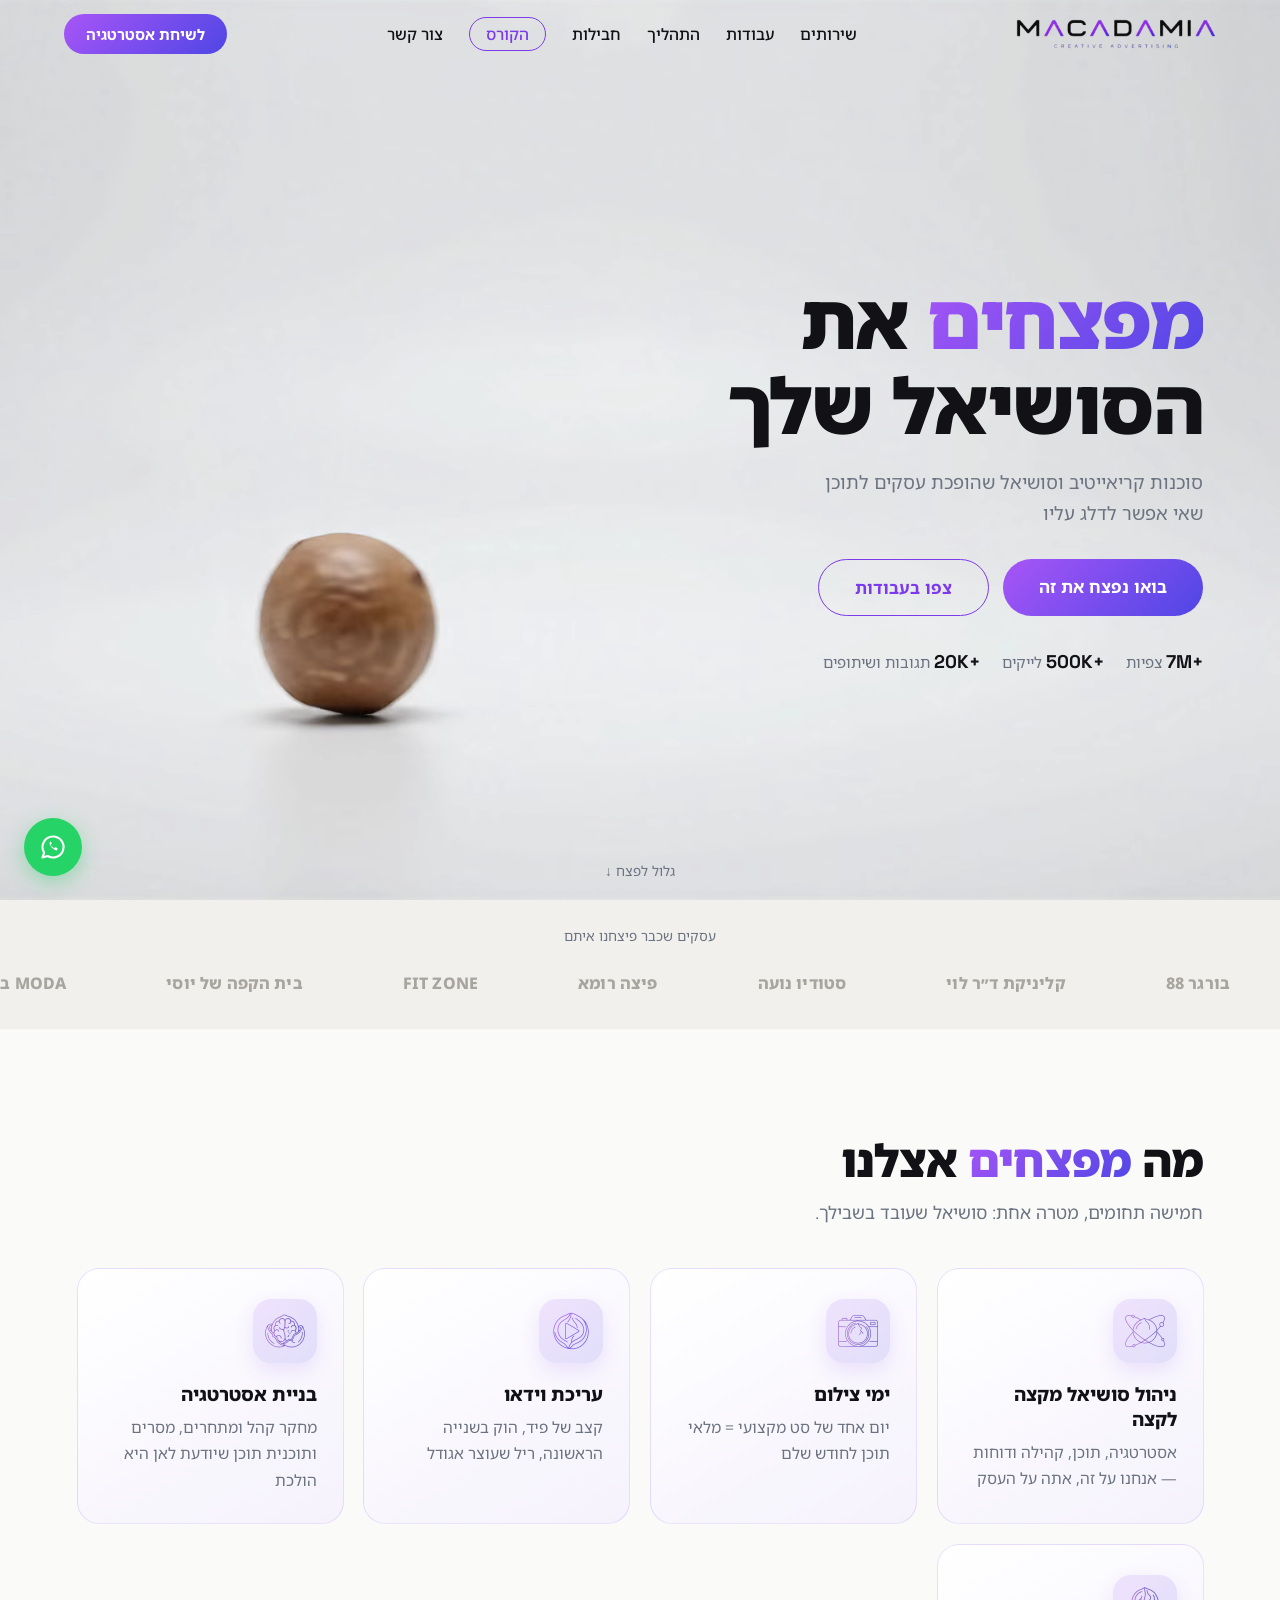
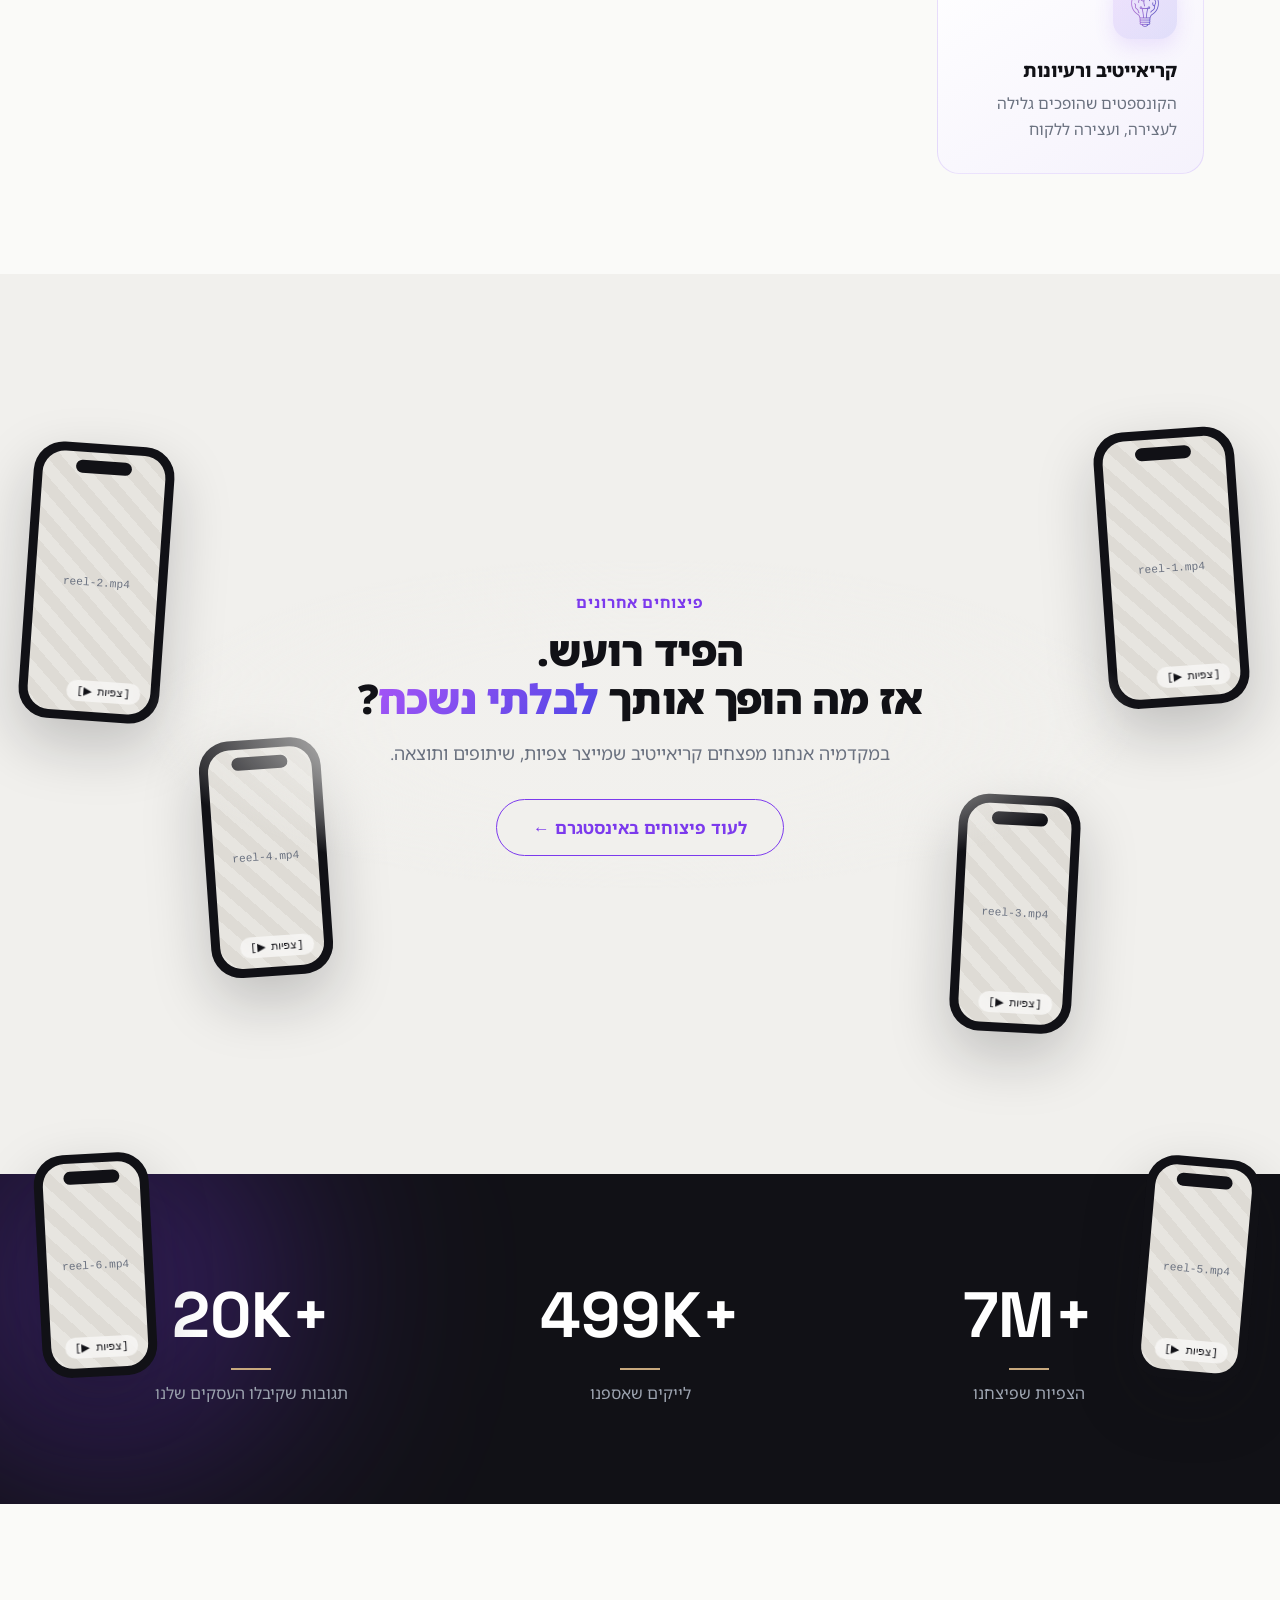
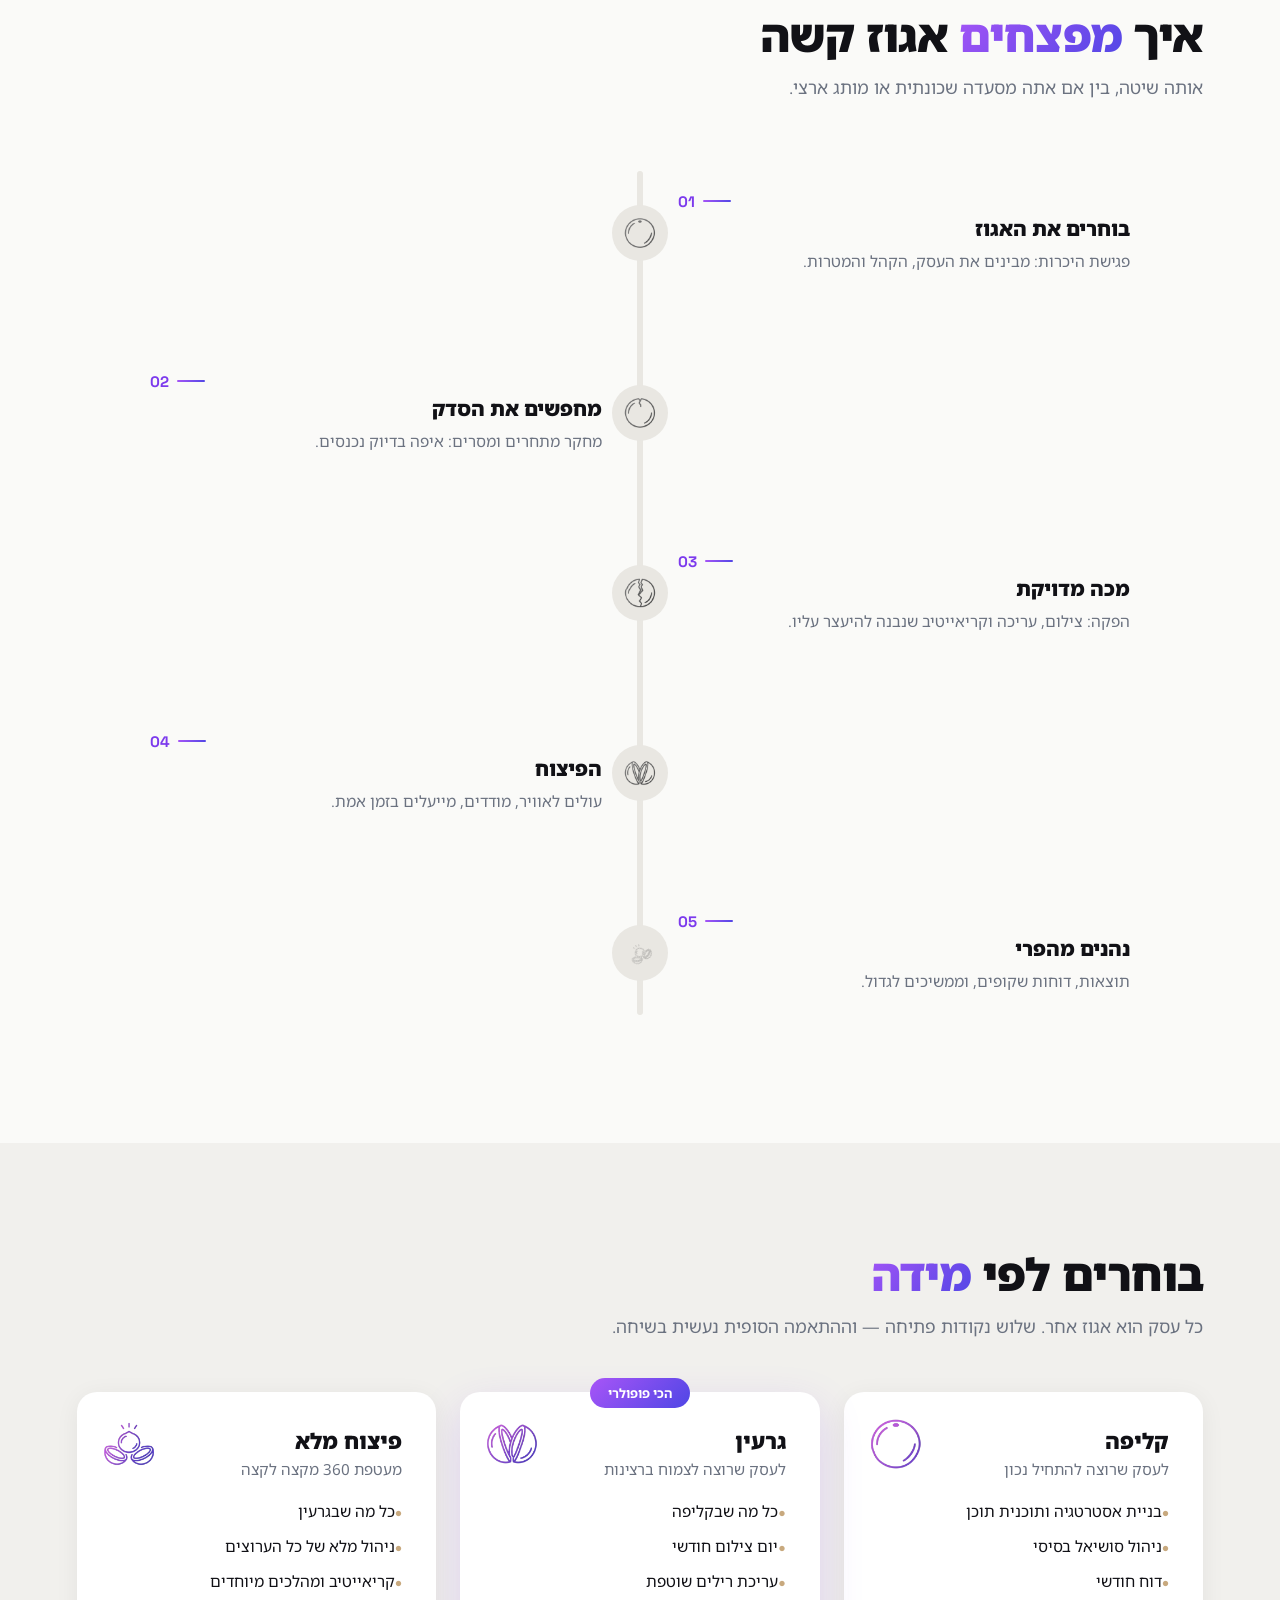
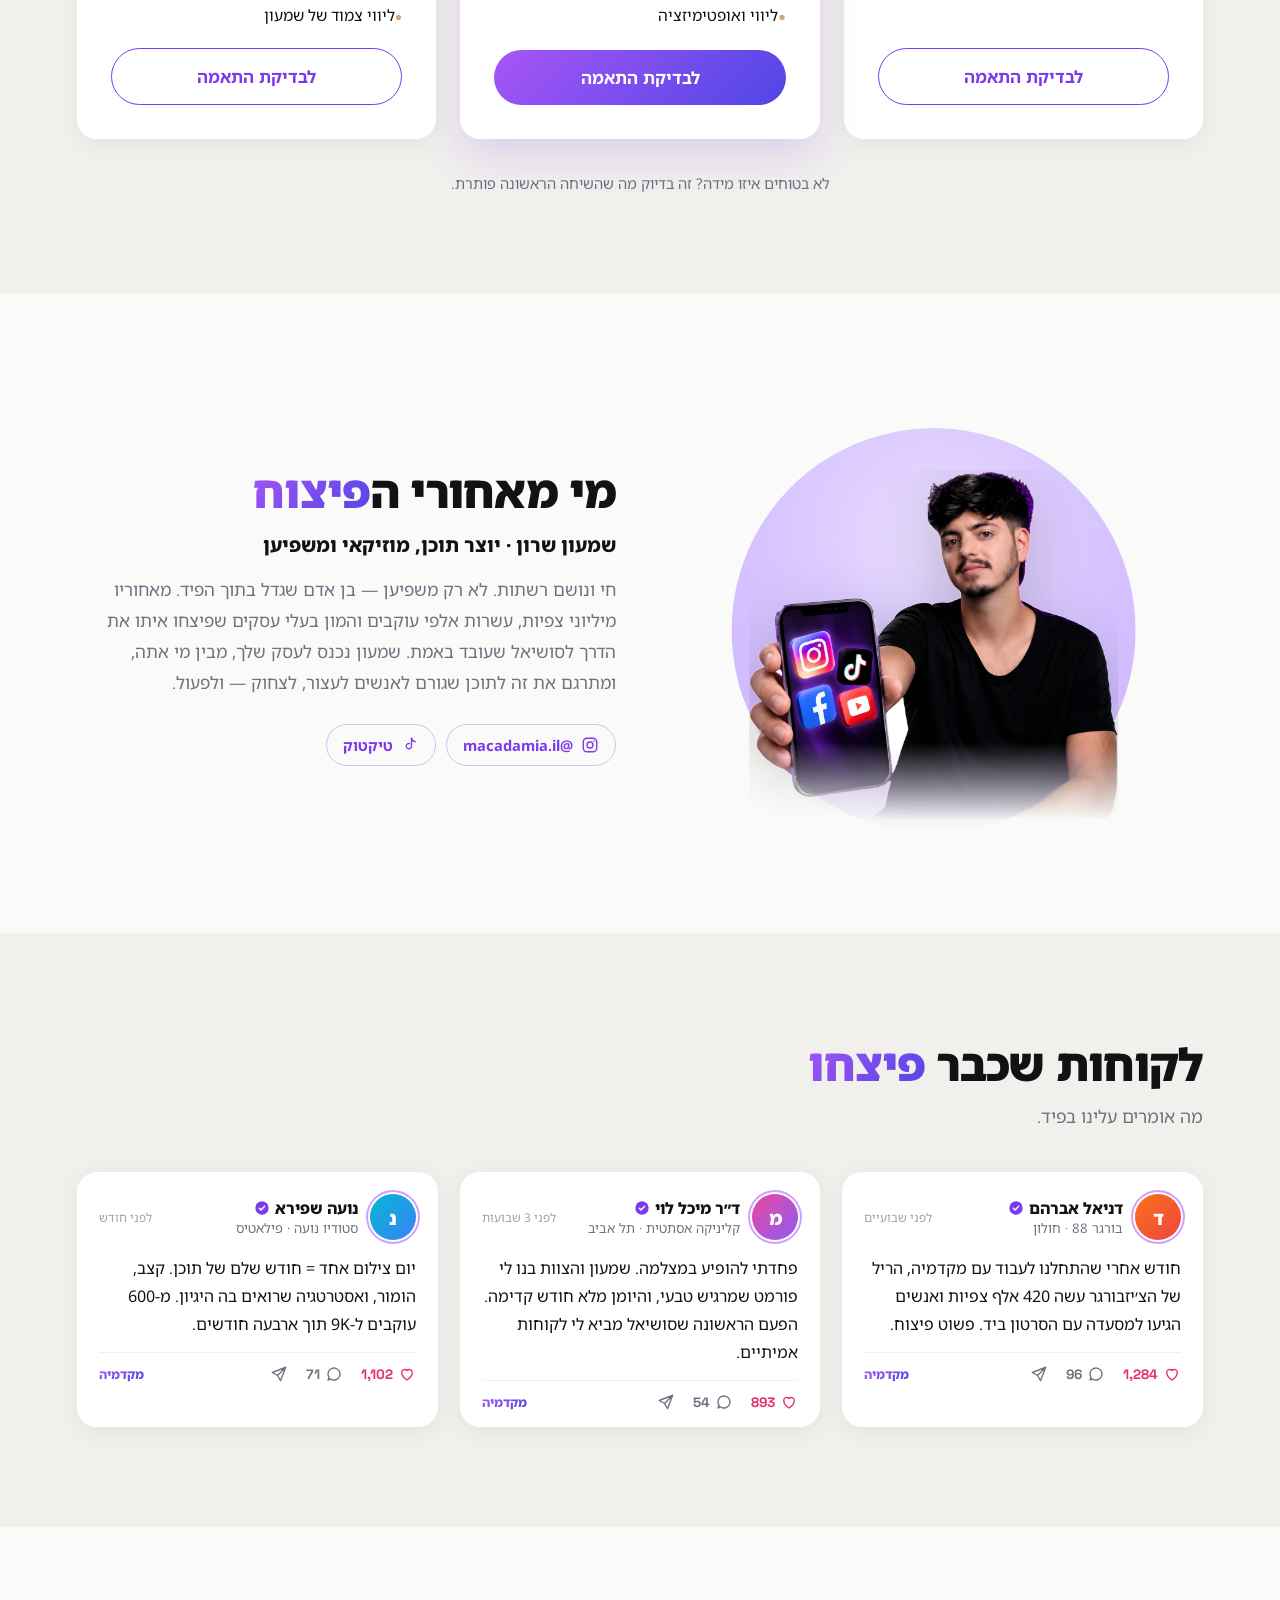
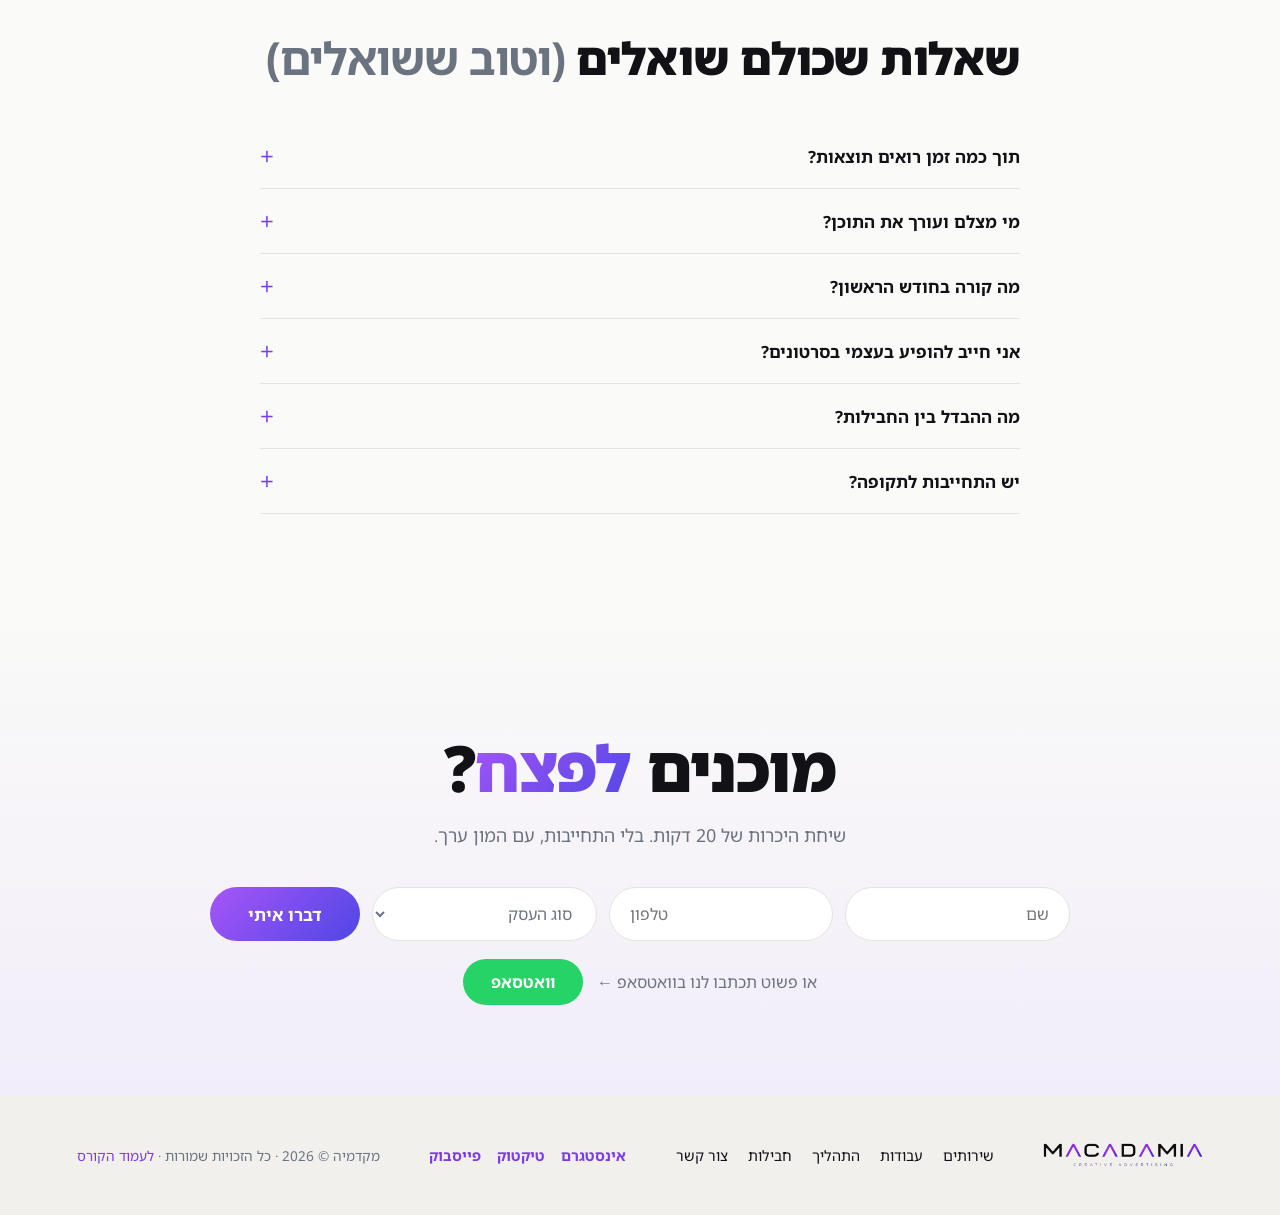
==== commit 31f160f9: "Mobile: dedicated square hero video, column hero, staggered reel grid - New mobile cut of the hero v" ====
--- a/index.html
+++ b/index.html
@@ -43,10 +43,10 @@
 
 <!-- ===== Hero: וידאו אגוז ===== -->
 <section id="top" class="hero">
-  <video id="heroVid" class="hero-video" poster="assets/hero-poster.jpg" autoplay muted playsinline preload="auto">
-    <source src="assets/hero-nut.webm" type="video/webm">
-    <source src="assets/hero-nut.mp4" type="video/mp4">
-  </video>
+  <!-- המקורות נבחרים ב-JS לפי רוחב המסך: דסקטופ = 16:9 מלא, מובייל = חיתוך ריבועי על האגוז והאייקונים -->
+  <video id="heroVid" class="hero-video" poster="assets/hero-poster.jpg" autoplay muted playsinline preload="auto"
+         data-desktop-webm="assets/hero-nut.webm" data-desktop-mp4="assets/hero-nut.mp4" data-desktop-poster="assets/hero-poster.jpg"
+         data-mobile-webm="assets/hero-nut-mobile.webm" data-mobile-mp4="assets/hero-nut-mobile.mp4" data-mobile-poster="assets/hero-poster-mobile.jpg"></video>
   <div class="hero-content">
     <div class="hero-text">
       <h1><span class="grad-text">מפצחים</span> את הסושיאל שלך</h1>
--- a/css/main.css
+++ b/css/main.css
@@ -1364,32 +1364,56 @@
   .floating-phone { display: none; }
   .work-stage { min-height: 0; padding: 90px 6vw; overflow: visible; }
   .work-center::before { display: none; }
-  .reel-carousel { display: flex; }
-
-  /* הירו במובייל: הטקסט למעלה, הסרטון (האגוז + האייקונים) בחצי התחתון, עם מעבר רך ביניהם */
-  .hero { min-height: 0; height: 100svh; }
+
+  /* הירו במובייל: טור — הטקסט למעלה בזרימה רגילה, הסרטון (חיתוך ריבועי ייעודי) בקופסה משלו מתחת. אין חפיפה ואין חיתוך. */
+  .hero {
+    height: auto;
+    min-height: 100svh;
+    display: flex;
+    flex-direction: column;
+  }
+  .hero-content {
+    order: 1;
+    height: auto;
+    align-items: flex-start;
+    padding: 96px 6vw 8px;
+  }
   .hero-video {
-    top: auto;
-    bottom: 0;
-    height: 56%;
-    object-position: 40% 60%;
+    order: 2;
+    position: relative;
+    inset: auto;
+    width: 100%;
+    height: auto;
+    aspect-ratio: 900 / 816;
+    margin-top: auto;
+    object-fit: cover;
+    object-position: center bottom;
+    /* הקצה העליון של הסרטון נמס לתוך הרקע */
+    -webkit-mask-image: linear-gradient(to bottom, transparent 0, #000 22%);
+    mask-image: linear-gradient(to bottom, transparent 0, #000 22%);
   }
-  .hero::after {
-    content: '';
-    position: absolute;
-    left: 0; right: 0;
-    top: 44%;
-    height: 22%;
-    background: linear-gradient(to bottom, var(--bg-main), rgba(250, 250, 248, 0));
-    z-index: 1;
-    pointer-events: none;
-  }
-  .hero-content { align-items: flex-start; padding: 96px 6vw 0; }
+  .hero::after { display: none; }
+  .scroll-hint { display: none; }
   .hero-text p.lead { font-size: 1.05rem; margin-bottom: 22px; }
   .hero-ctas { gap: 10px; margin-bottom: 20px; }
   .hero-ctas .btn { padding: 13px 26px; font-size: 0.98rem; }
   .trust-row { font-size: 0.88rem; gap: 6px 16px; }
   .trust-row b { font-size: 1.05rem; }
+
+  .work-punch { font-size: 1.6rem; }
+
+  /* רילים במובייל: רשת 2 עמודות מדורגת במקום שורה נגללת */
+  .reel-carousel {
+    display: grid;
+    grid-template-columns: 1fr 1fr;
+    gap: 14px 14px;
+    overflow: visible;
+    padding: 12px 6px 40px;
+    scroll-snap-type: none;
+  }
+  .reel-carousel .reel-item { width: auto; scroll-snap-align: none; }
+  .reel-carousel .reel-item:nth-child(odd) { transform: rotate(-2.5deg); }
+  .reel-carousel .reel-item:nth-child(even) { transform: translateY(26px) rotate(2.5deg); }
 
   /* אנימציית התהליך במובייל: כניסה מלמטה (הזזה אופקית גלשה מהמסך) */
   .process-animate .step-content { --from: 0; transform: translateY(18px); }
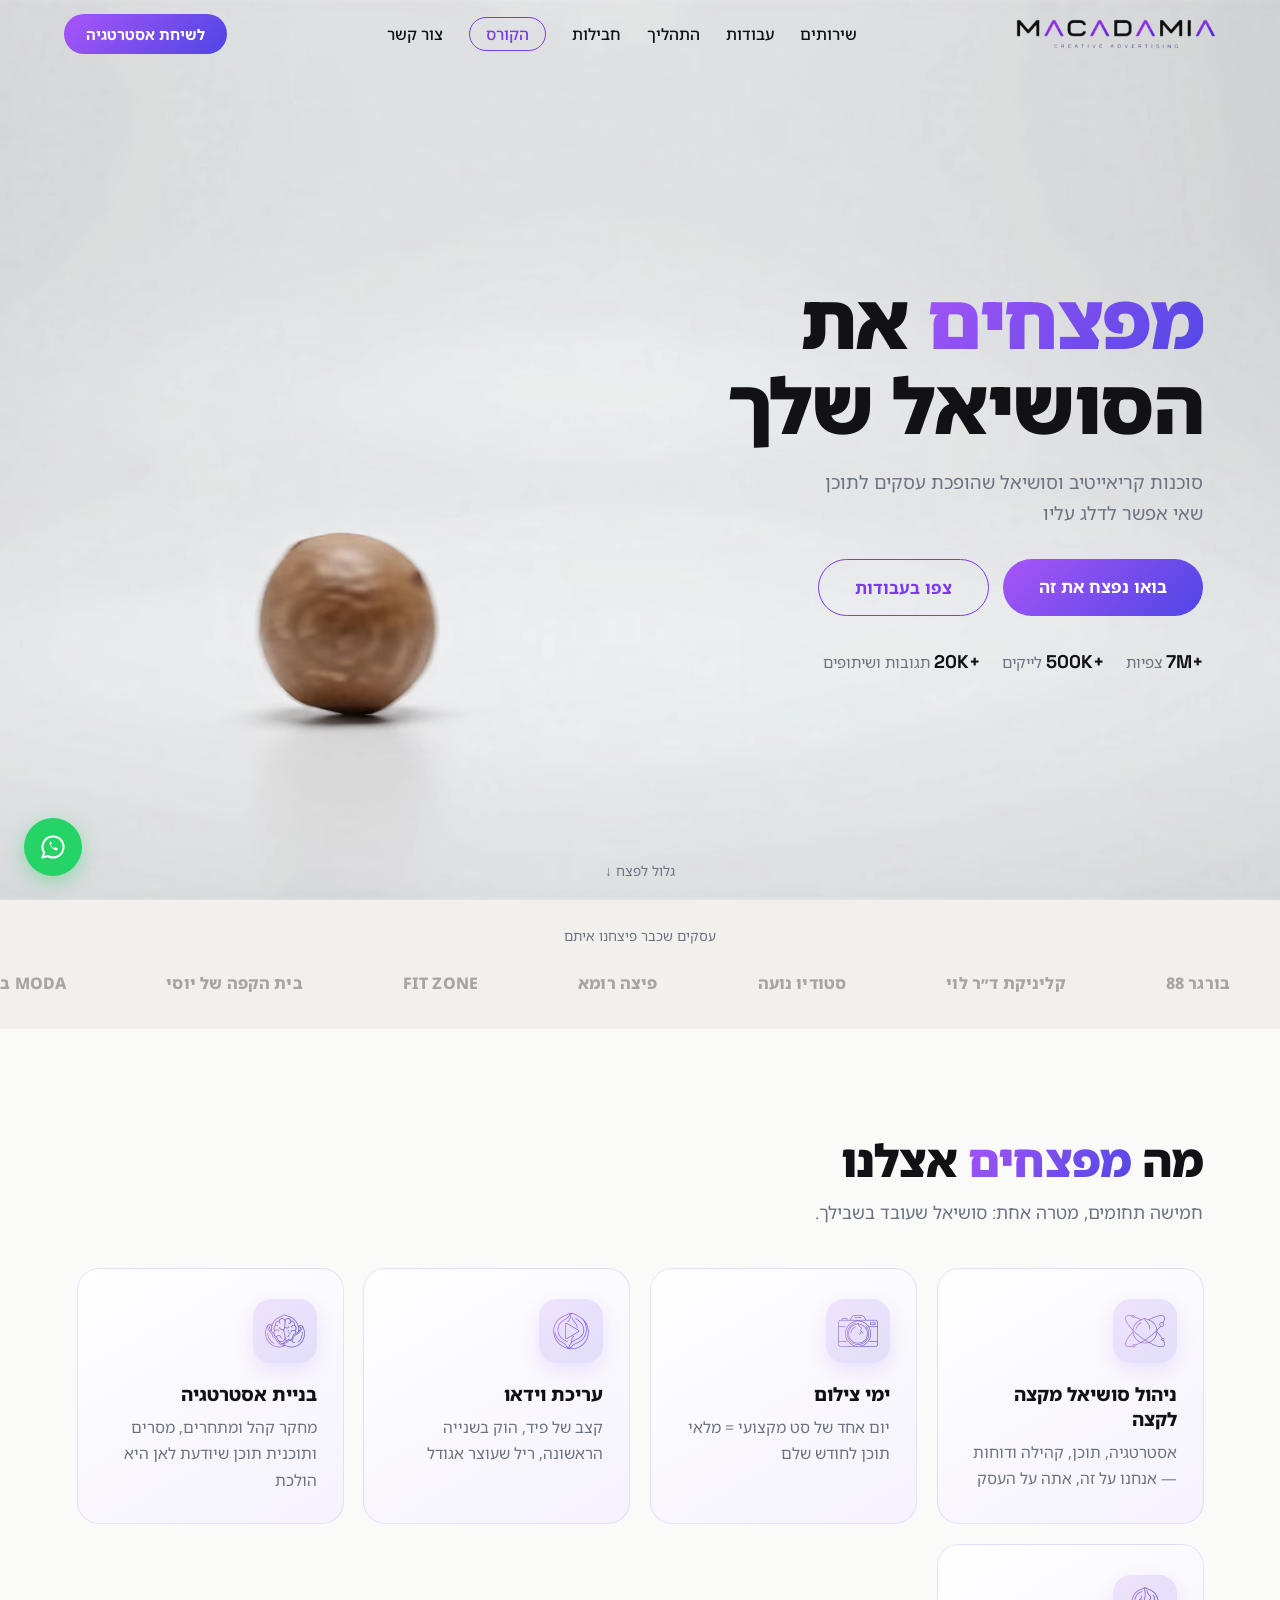
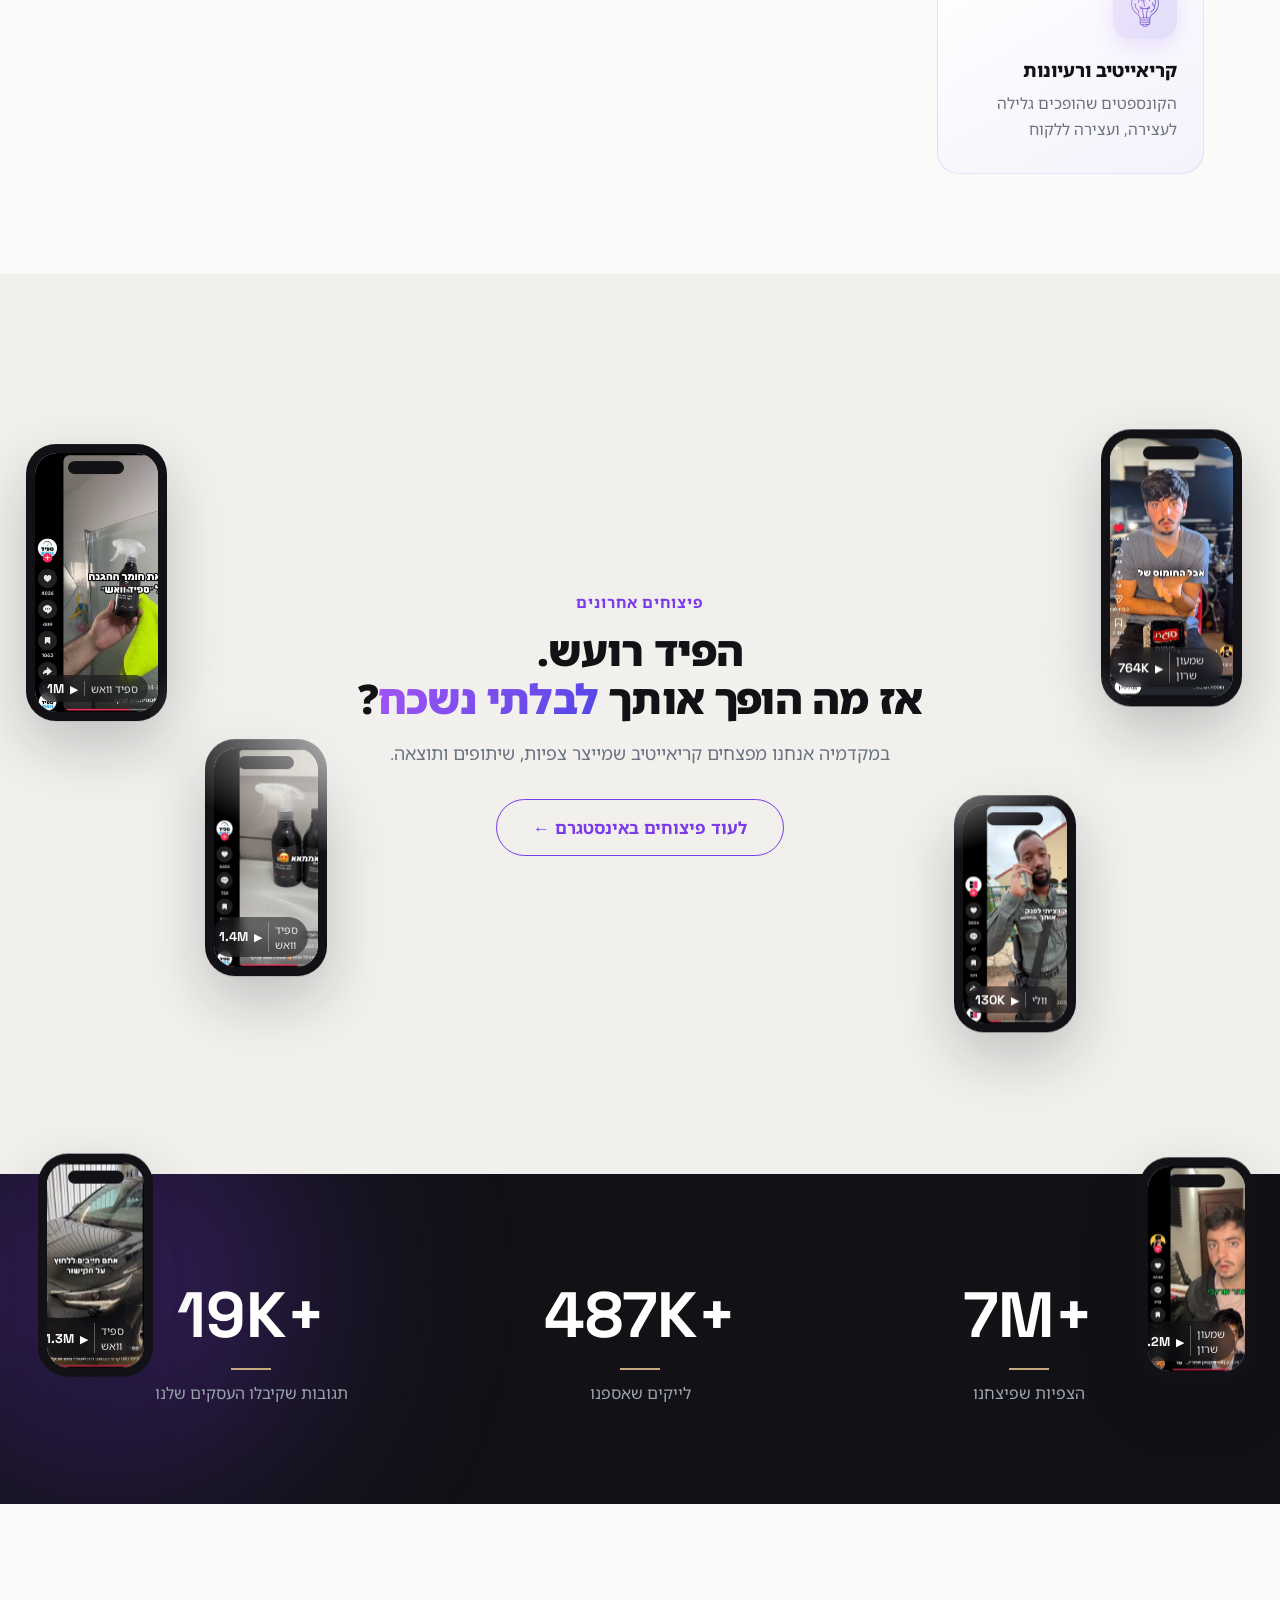
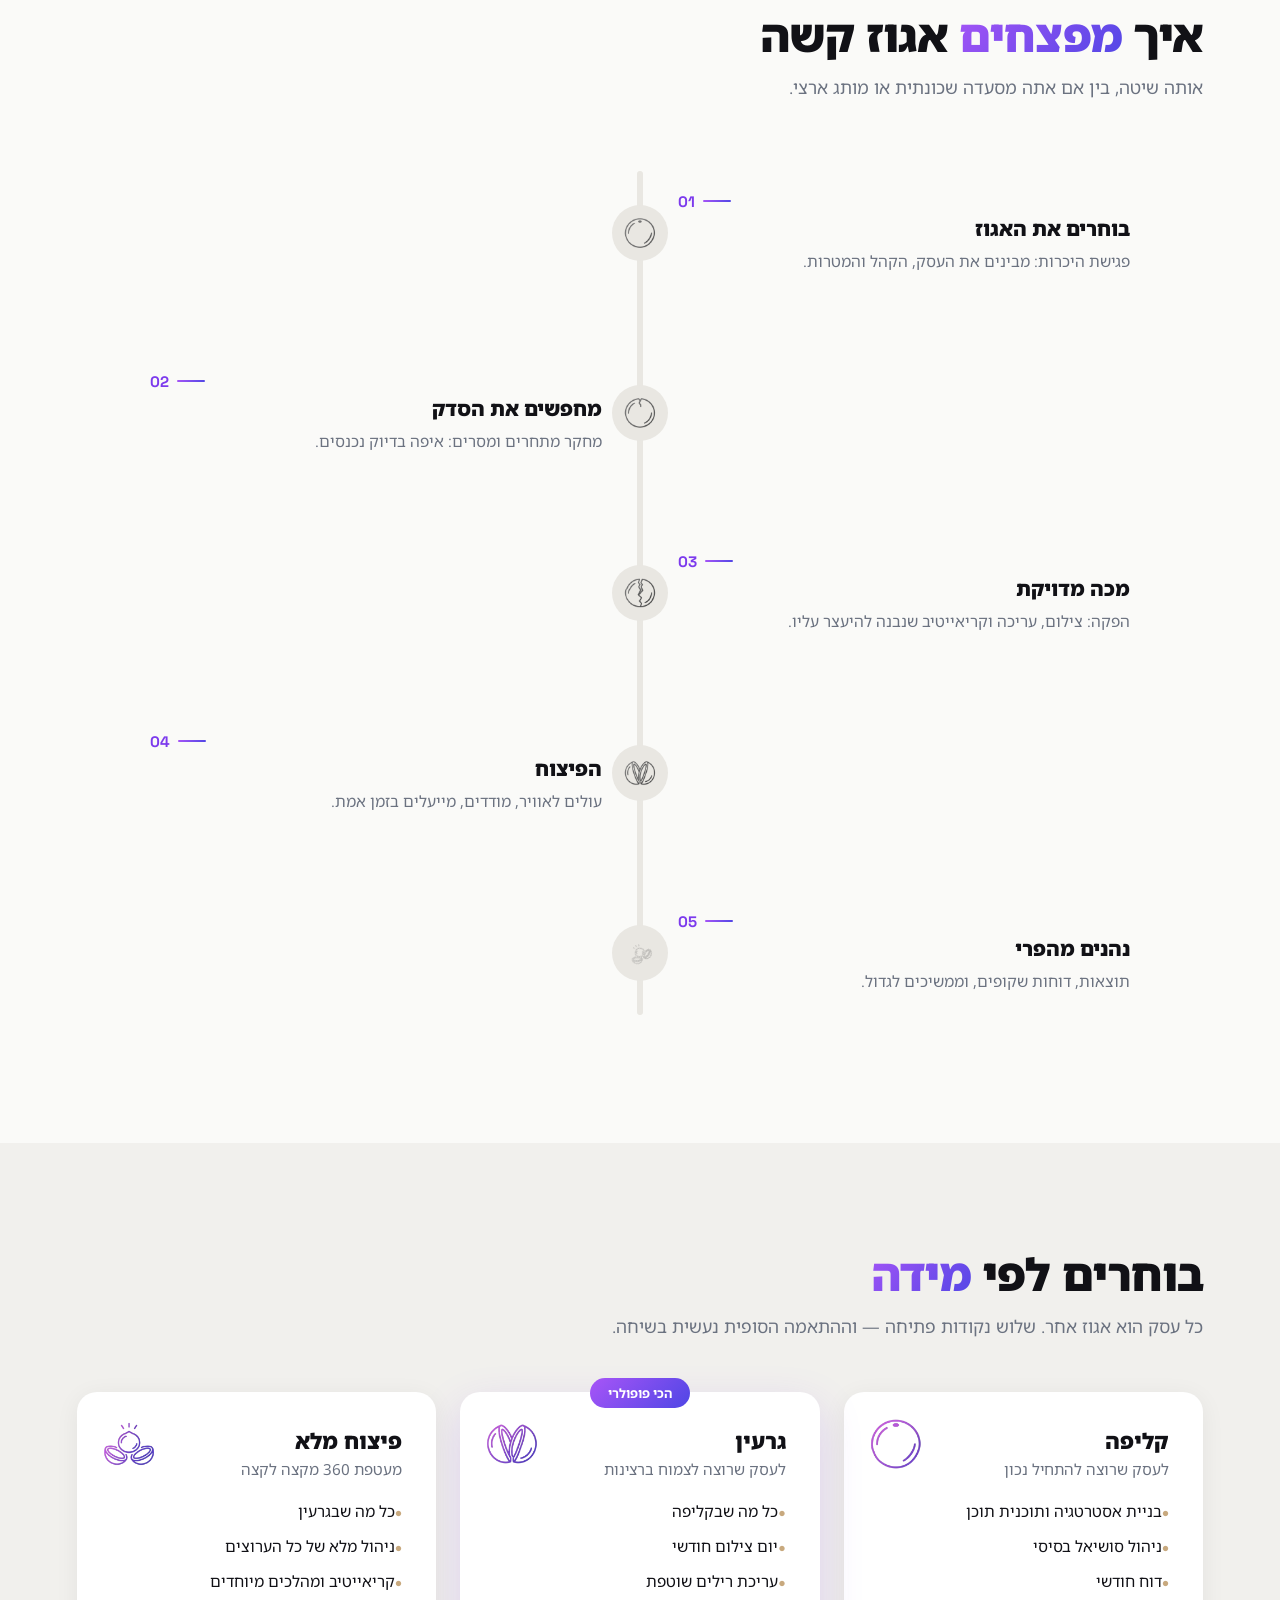
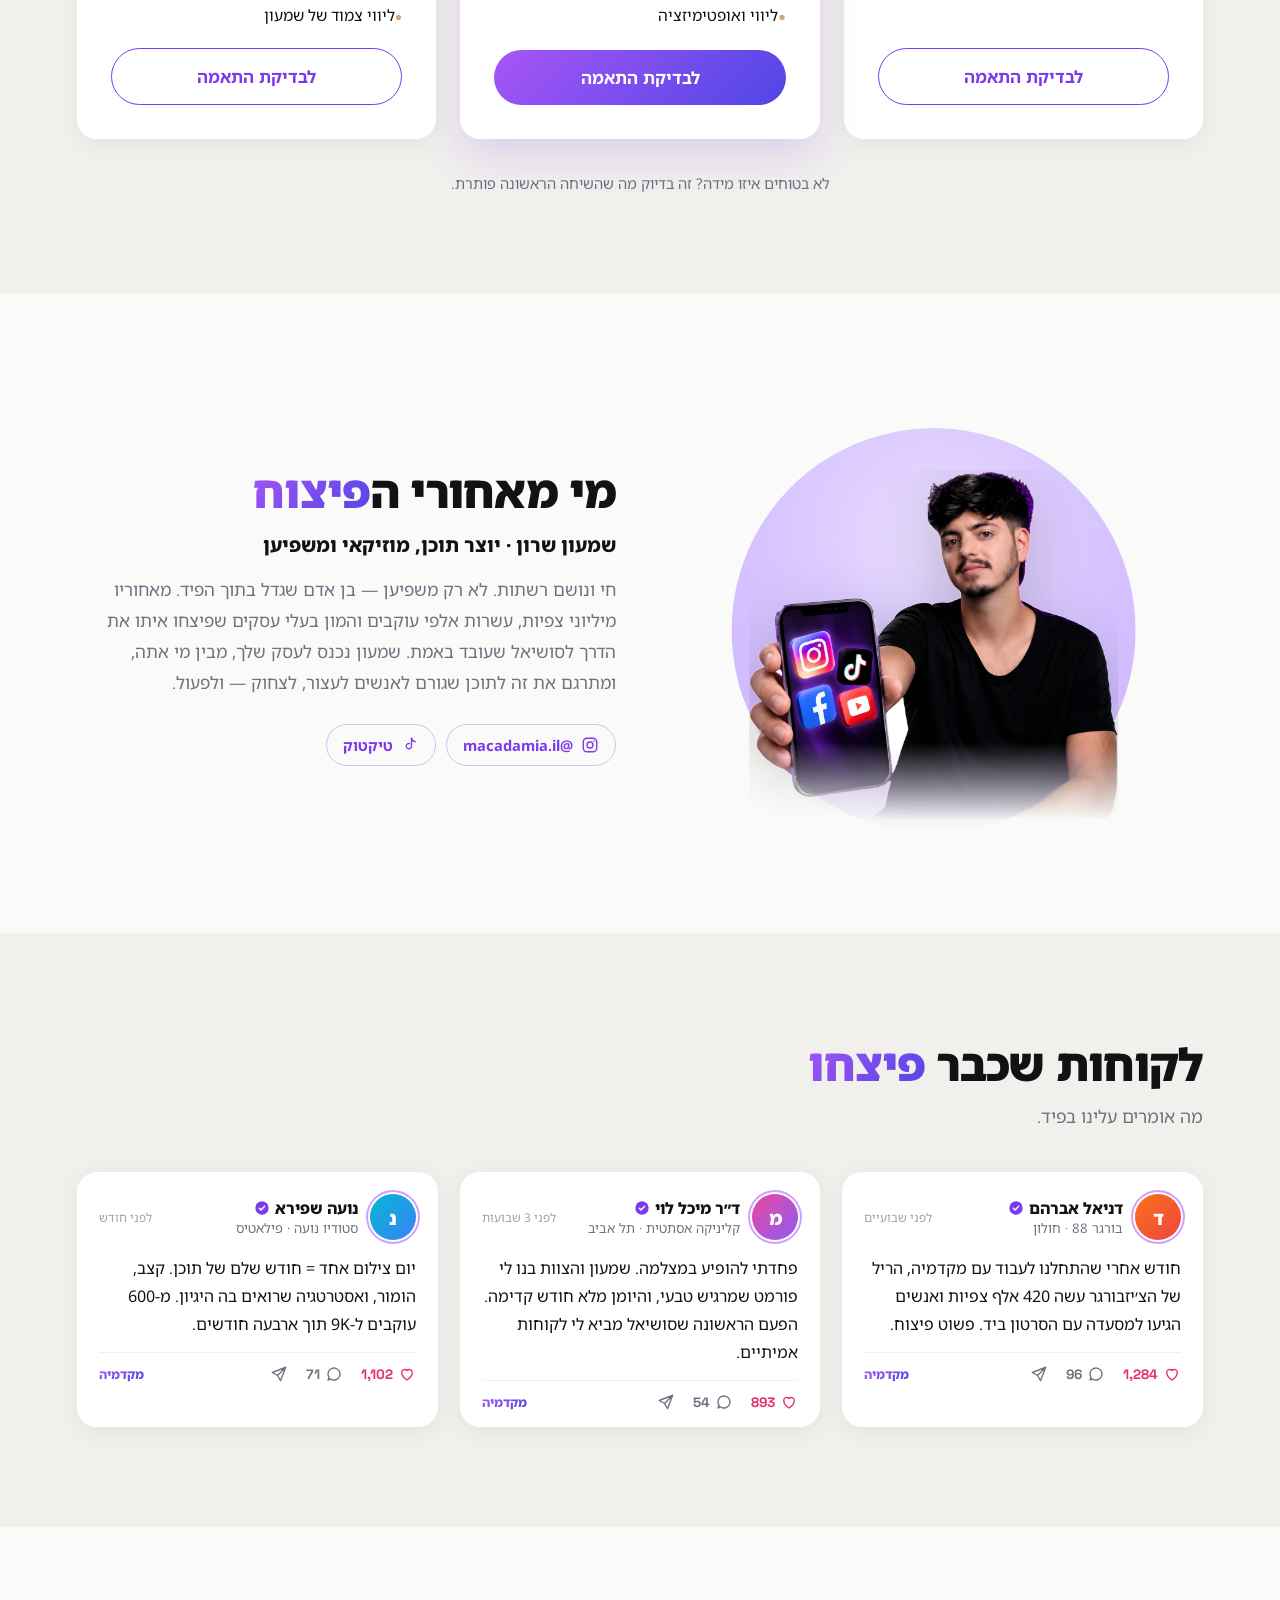
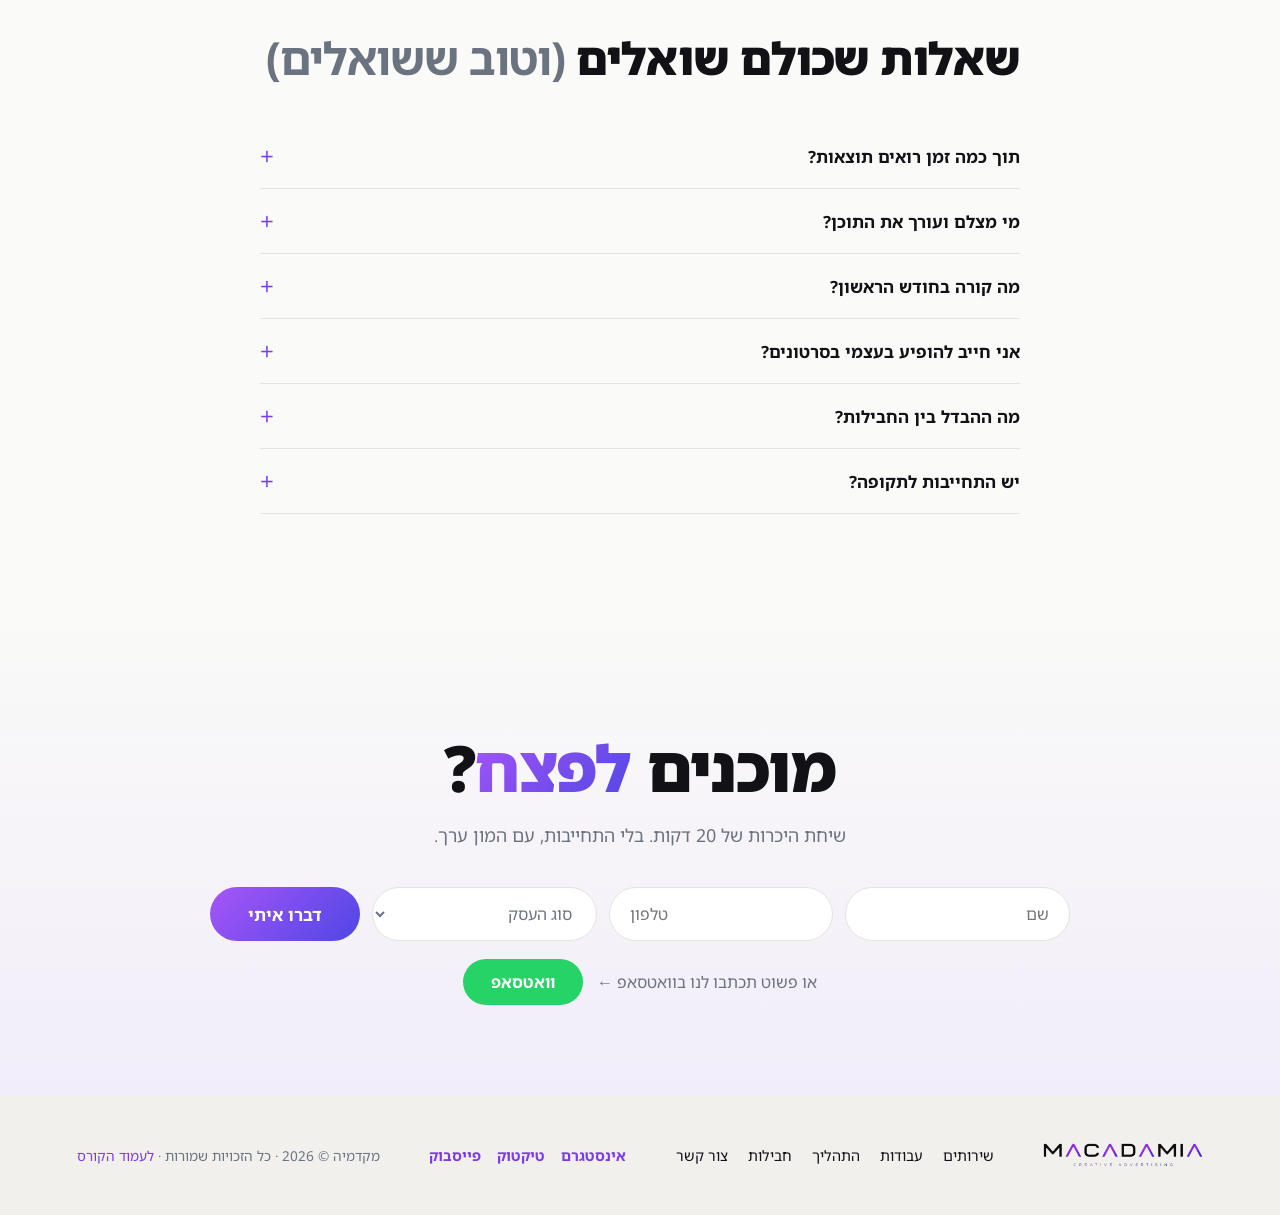
==== commit 15a4c7fa: "Straighten the reel phones and add gentle mobile parallax - All six desktop phones sit perfectly upr" ====
--- a/index.html
+++ b/index.html
@@ -139,22 +139,22 @@
   <div class="work-stage">
     <!-- 6 טלפונים: 3 בכל צד בזיגזג (בלי חפיפות), גודל יחסי למסך, כמעט ישרים; עולים בעדינות עם הגלילה -->
       <div class="floating-phone ph-r1" data-speed="0.6" style="top:10%;right:3%">
-        <div class="phone-frame" style="transform:rotate(-4deg)"><div class="phone-screen" data-reel="0"><div class="phone-notch"></div><span class="phone-file">reel-1.mp4</span><div class="views-tag">[צפיות ▶]</div></div></div>
+        <div class="phone-frame"><div class="phone-screen" data-reel="0"><div class="phone-notch"></div><span class="phone-file">reel-1.mp4</span><div class="views-tag">[צפיות ▶]</div></div></div>
       </div>
       <div class="floating-phone ph-l1" data-speed="0.9" style="top:8%;left:2%">
-        <div class="phone-frame" style="transform:rotate(4deg)"><div class="phone-screen" data-reel="1"><div class="phone-notch"></div><span class="phone-file">reel-2.mp4</span><div class="views-tag">[צפיות ▶]</div></div></div>
+        <div class="phone-frame"><div class="phone-screen" data-reel="1"><div class="phone-notch"></div><span class="phone-file">reel-2.mp4</span><div class="views-tag">[צפיות ▶]</div></div></div>
       </div>
       <div class="floating-phone ph-r2" data-speed="1.15" style="top:44%;right:16%">
-        <div class="phone-frame" style="transform:rotate(3deg)"><div class="phone-screen" data-reel="2"><div class="phone-notch"></div><span class="phone-file">reel-3.mp4</span><div class="views-tag">[צפיות ▶]</div></div></div>
+        <div class="phone-frame"><div class="phone-screen" data-reel="2"><div class="phone-notch"></div><span class="phone-file">reel-3.mp4</span><div class="views-tag">[צפיות ▶]</div></div></div>
       </div>
       <div class="floating-phone ph-l2" data-speed="0.8" style="top:42%;left:16%">
-        <div class="phone-frame" style="transform:rotate(-4deg)"><div class="phone-screen" data-reel="3"><div class="phone-notch"></div><span class="phone-file">reel-4.mp4</span><div class="views-tag">[צפיות ▶]</div></div></div>
+        <div class="phone-frame"><div class="phone-screen" data-reel="3"><div class="phone-notch"></div><span class="phone-file">reel-4.mp4</span><div class="views-tag">[צפיות ▶]</div></div></div>
       </div>
       <div class="floating-phone ph-r3 ph-extra" data-speed="1.5" style="top:80%;right:2%">
-        <div class="phone-frame" style="transform:rotate(5deg)"><div class="phone-screen" data-reel="4"><div class="phone-notch"></div><span class="phone-file">reel-5.mp4</span><div class="views-tag">[צפיות ▶]</div></div></div>
+        <div class="phone-frame"><div class="phone-screen" data-reel="4"><div class="phone-notch"></div><span class="phone-file">reel-5.mp4</span><div class="views-tag">[צפיות ▶]</div></div></div>
       </div>
       <div class="floating-phone ph-l3 ph-extra" data-speed="1.3" style="top:82%;left:3%">
-        <div class="phone-frame" style="transform:rotate(-3deg)"><div class="phone-screen" data-reel="5"><div class="phone-notch"></div><span class="phone-file">reel-6.mp4</span><div class="views-tag">[צפיות ▶]</div></div></div>
+        <div class="phone-frame"><div class="phone-screen" data-reel="5"><div class="phone-notch"></div><span class="phone-file">reel-6.mp4</span><div class="views-tag">[צפיות ▶]</div></div></div>
       </div>
 
     <div class="work-center">
--- a/css/main.css
+++ b/css/main.css
@@ -557,6 +557,21 @@
   color: var(--text-main);
   z-index: 2;
 }
+
+/* תגית צפיות בסגנון טיקטוק כשיש ריל אמיתי */
+.views-tag-live {
+  font-family: var(--font-hebrew);
+  background: rgba(17, 17, 22, 0.55);
+  color: #fff;
+  backdrop-filter: blur(6px);
+  padding: 5px 10px 5px 8px;
+  display: flex;
+  align-items: center;
+  gap: 6px;
+  direction: ltr;
+}
+.views-tag-live b { font-family: var(--font-latin); font-weight: 700; font-size: 0.8rem; }
+.views-tag-live span { font-size: 0.68rem; opacity: 0.85; border-left: 1px solid rgba(255,255,255,0.35); padding-left: 6px; }
 
 /* קרוסלת רילים במובייל */
 
@@ -1411,9 +1426,8 @@
     padding: 12px 6px 40px;
     scroll-snap-type: none;
   }
-  .reel-carousel .reel-item { width: auto; scroll-snap-align: none; }
-  .reel-carousel .reel-item:nth-child(odd) { transform: rotate(-2.5deg); }
-  .reel-carousel .reel-item:nth-child(even) { transform: translateY(26px) rotate(2.5deg); }
+  .reel-carousel .reel-item { width: auto; scroll-snap-align: none; will-change: transform; }
+  .reel-carousel .reel-item:nth-child(even) { margin-top: 30px; }
 
   /* אנימציית התהליך במובייל: כניסה מלמטה (הזזה אופקית גלשה מהמסך) */
   .process-animate .step-content { --from: 0; transform: translateY(18px); }
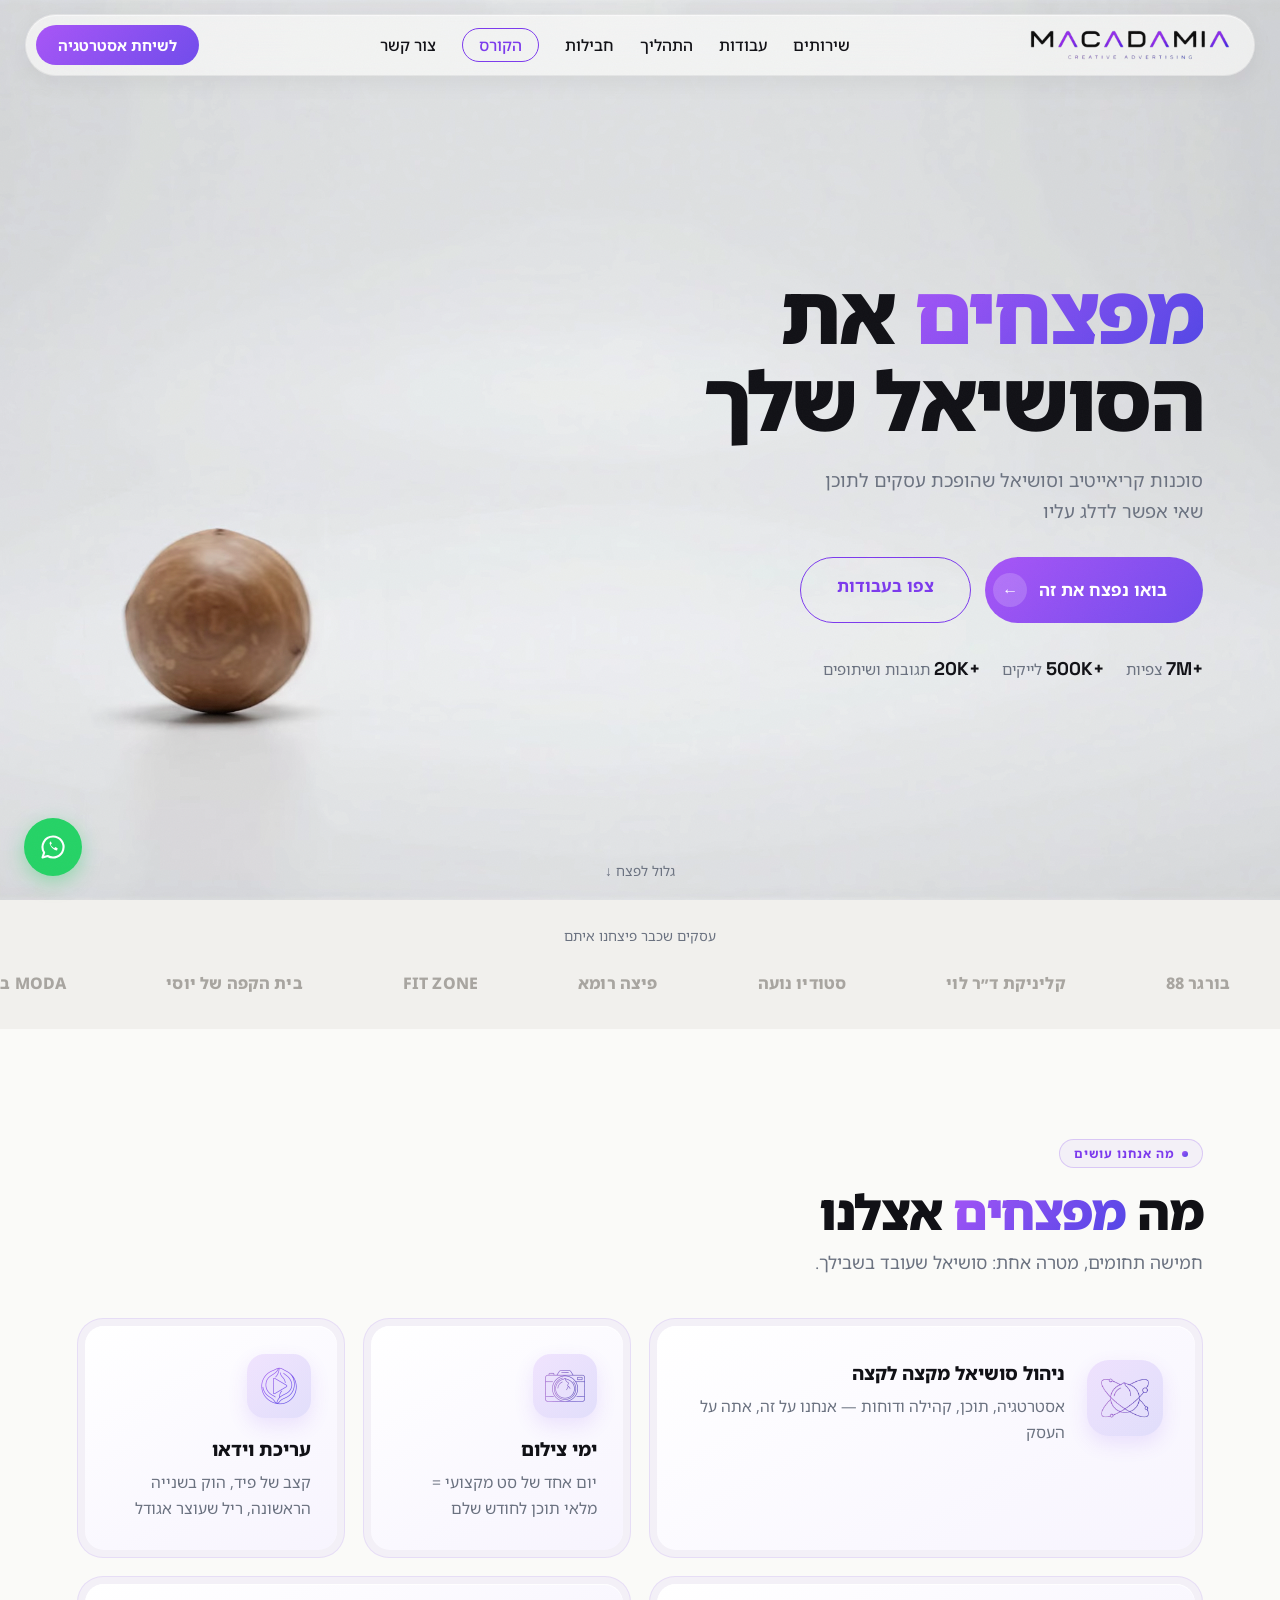
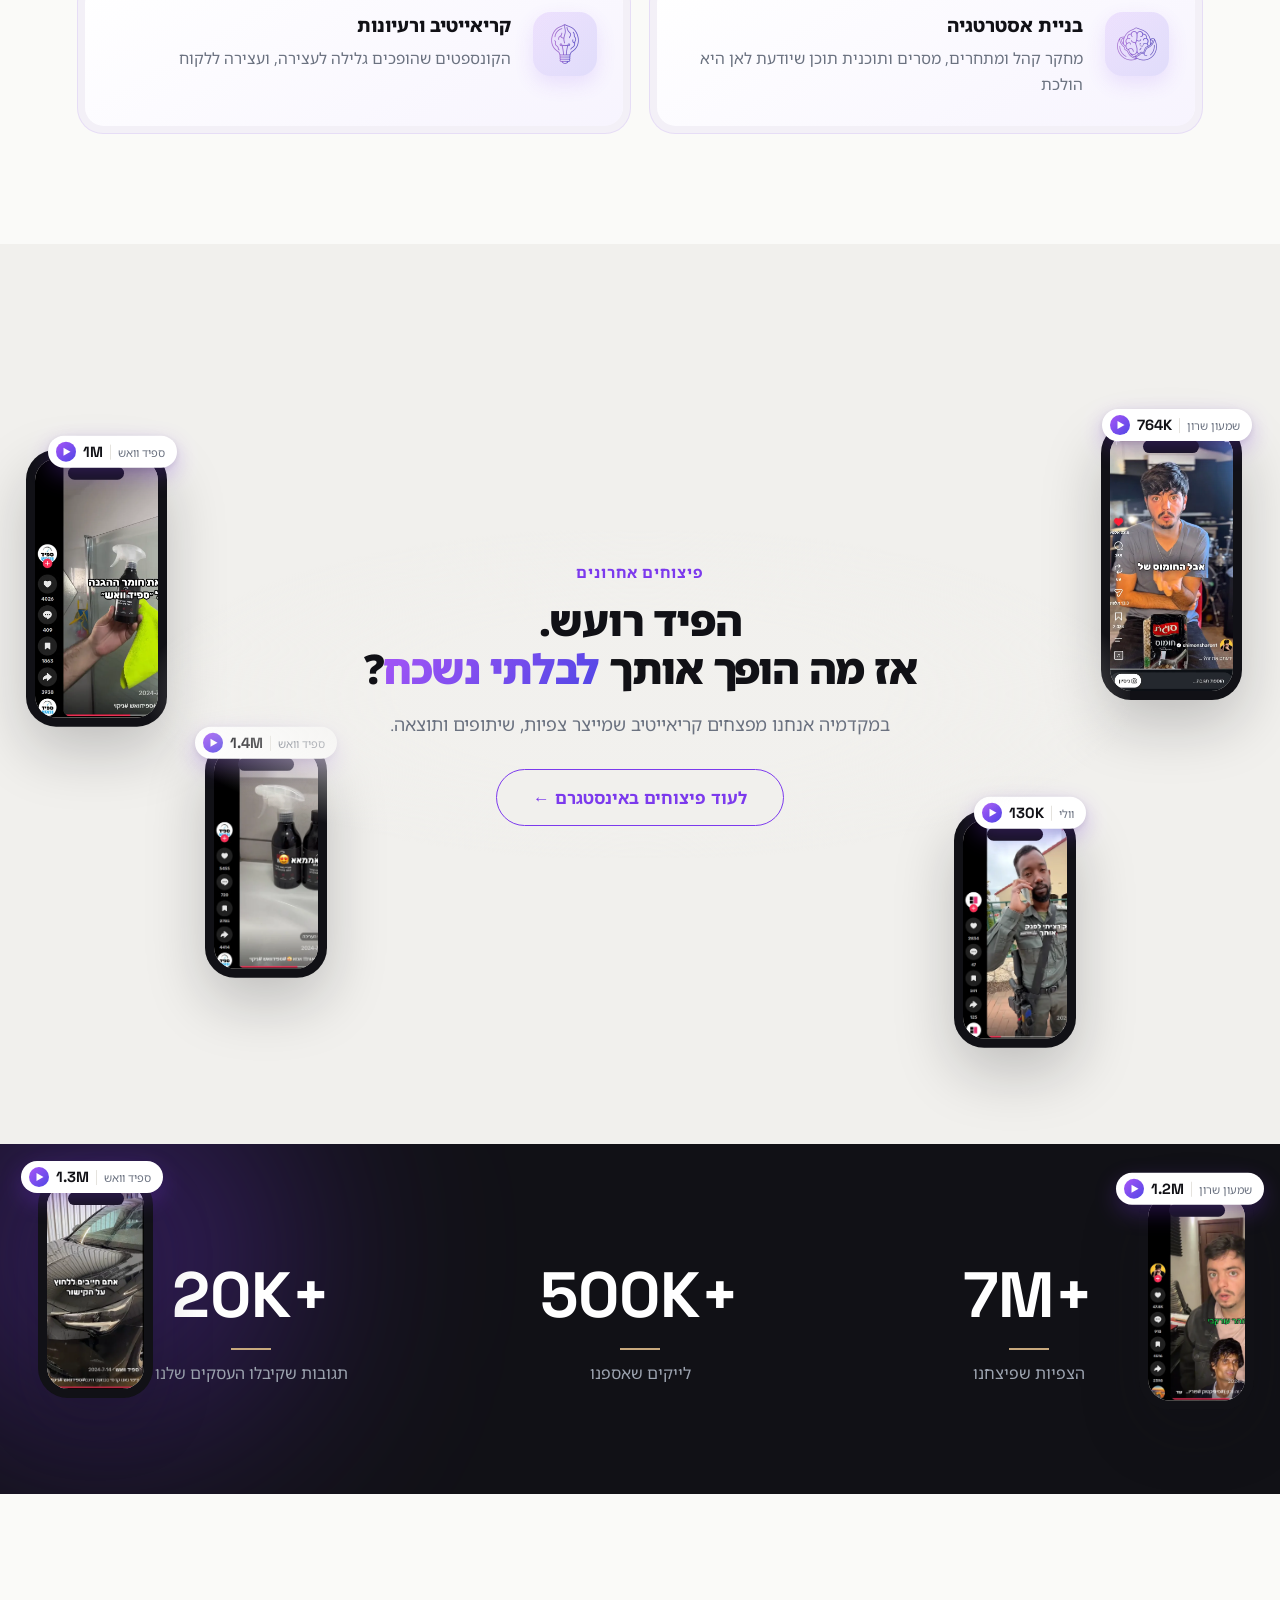
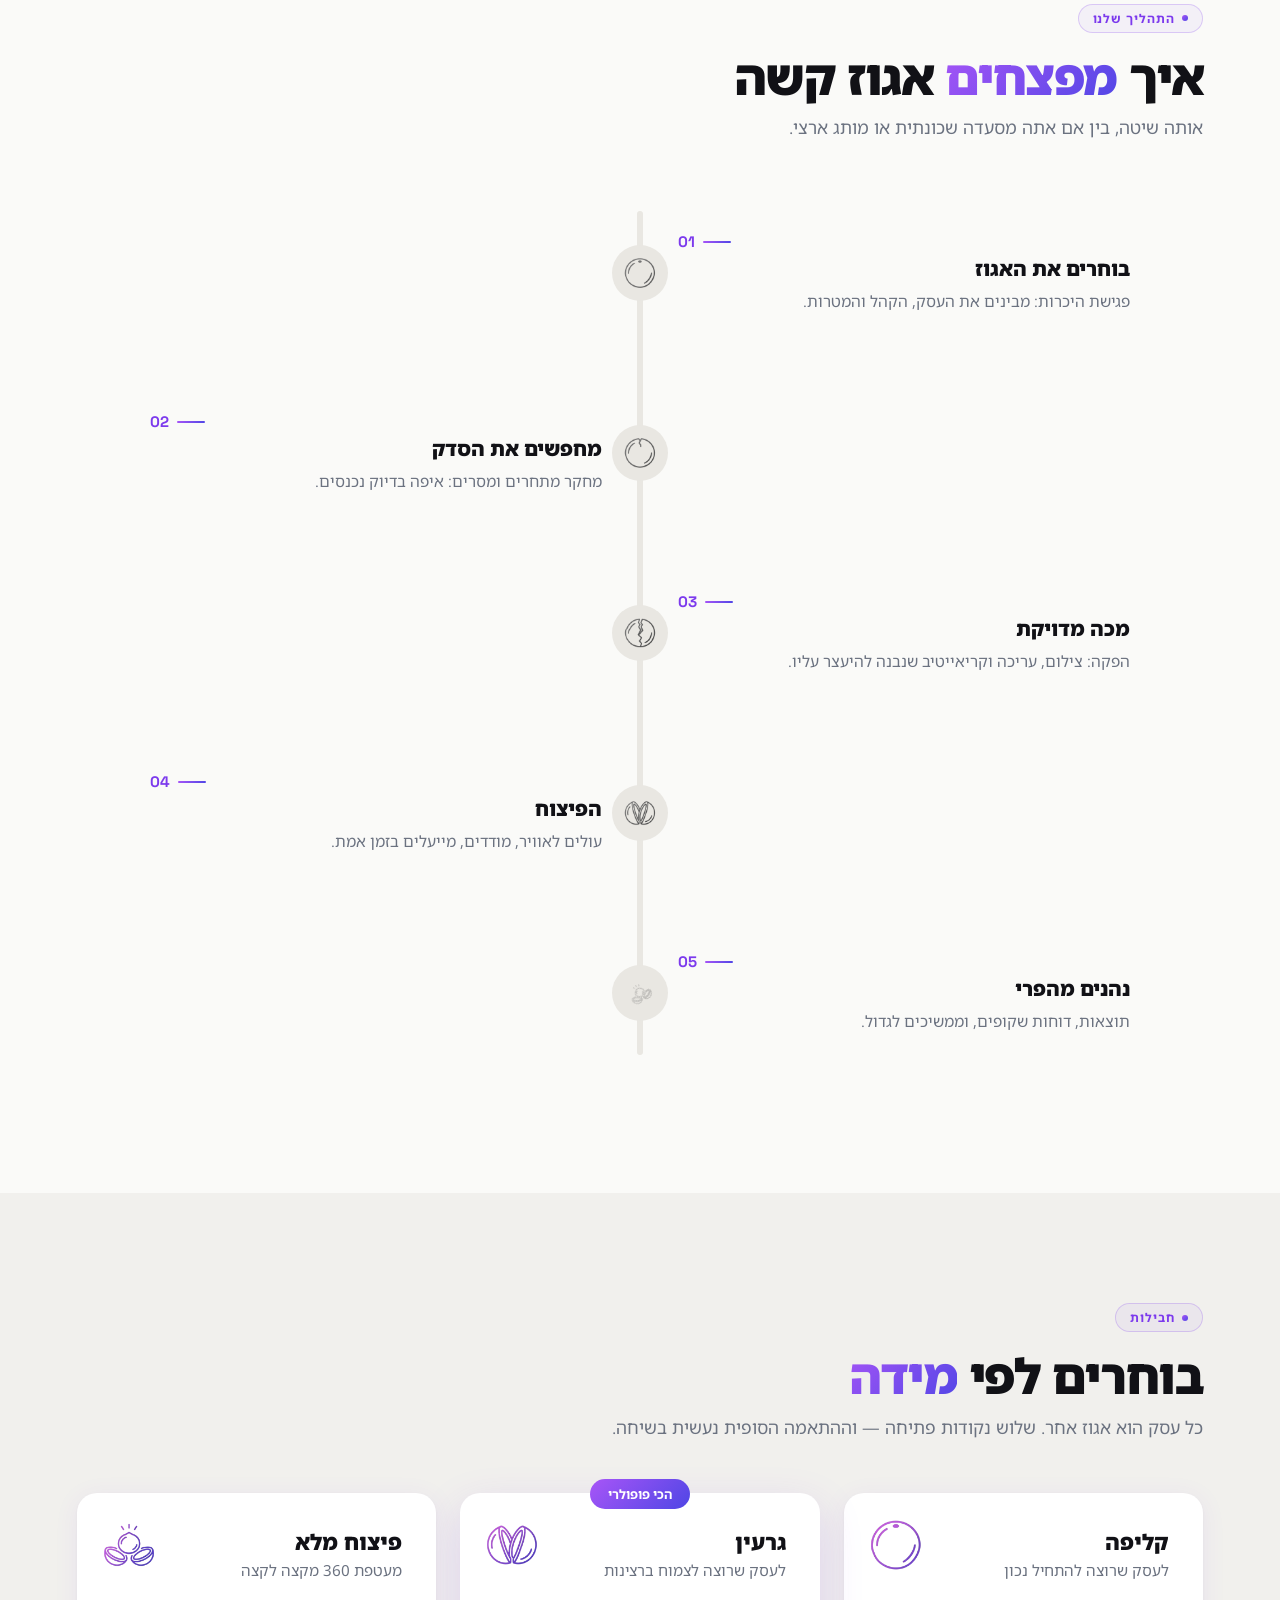
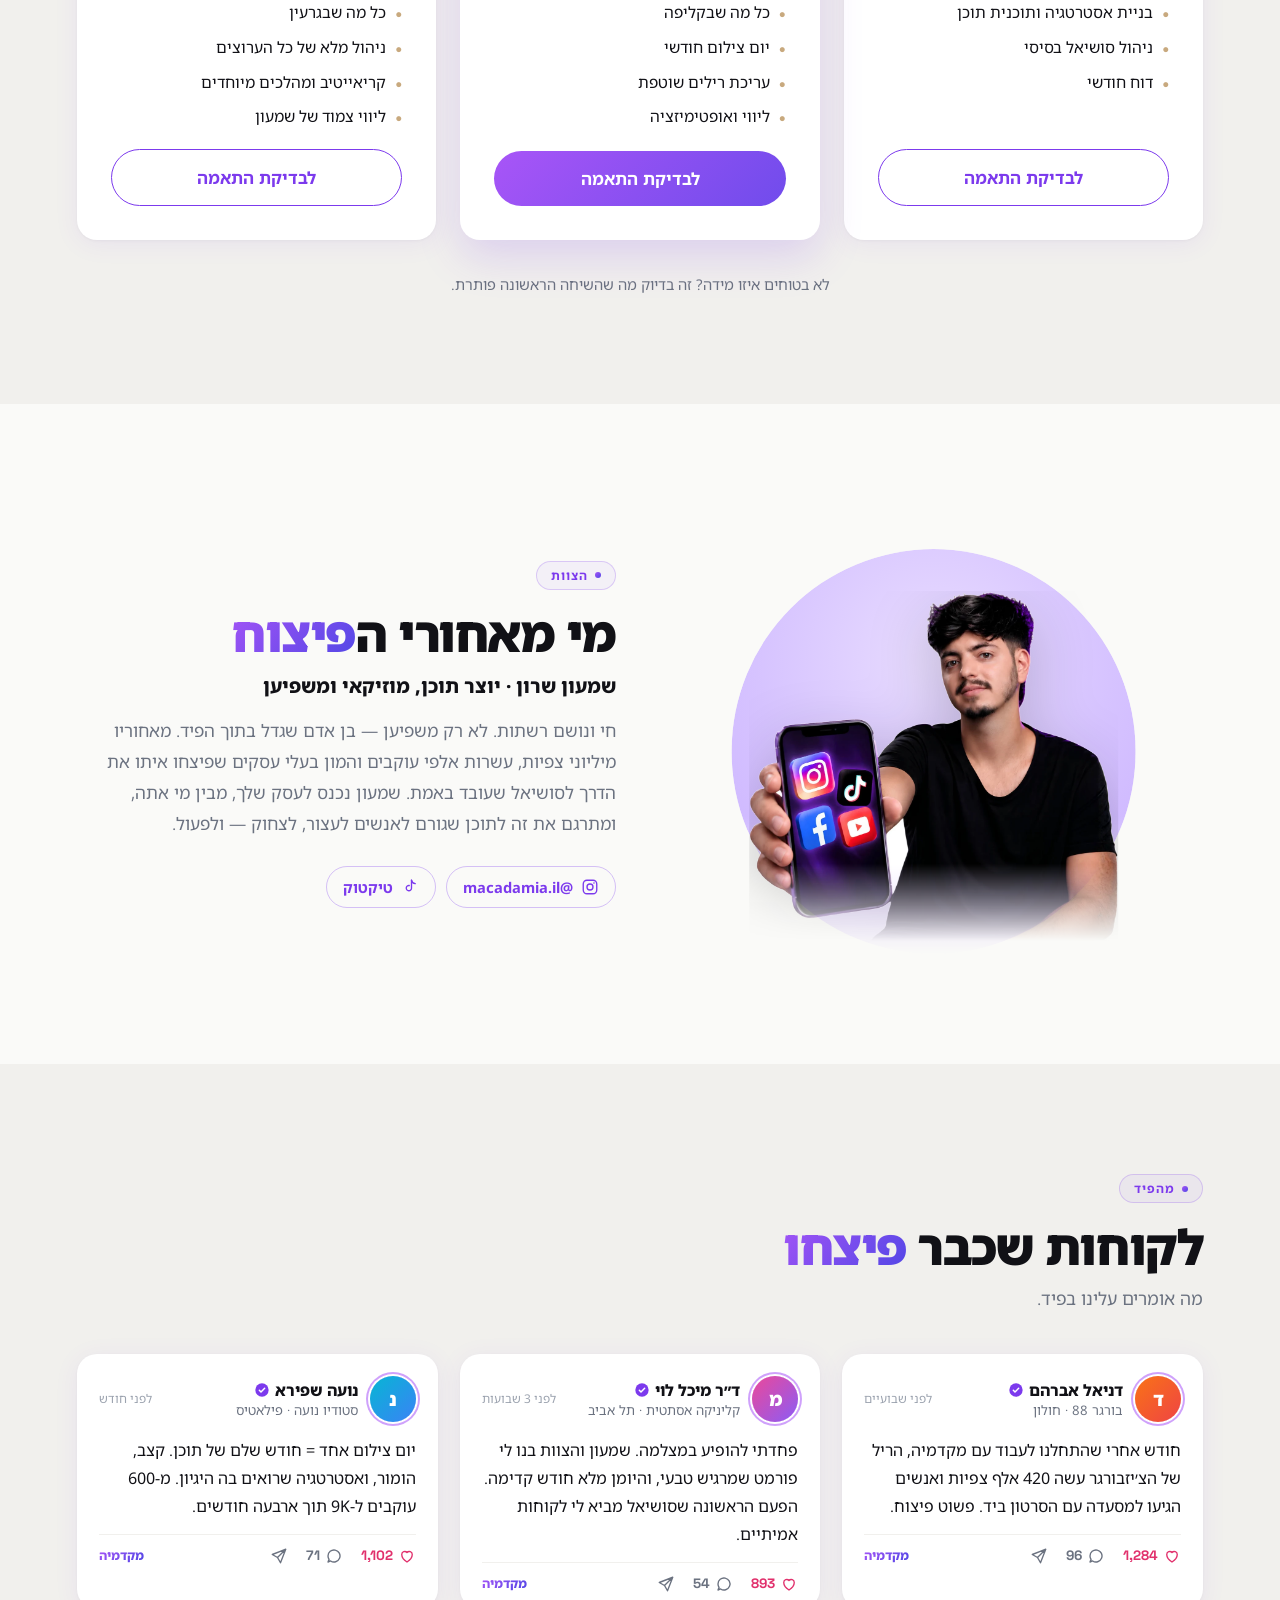
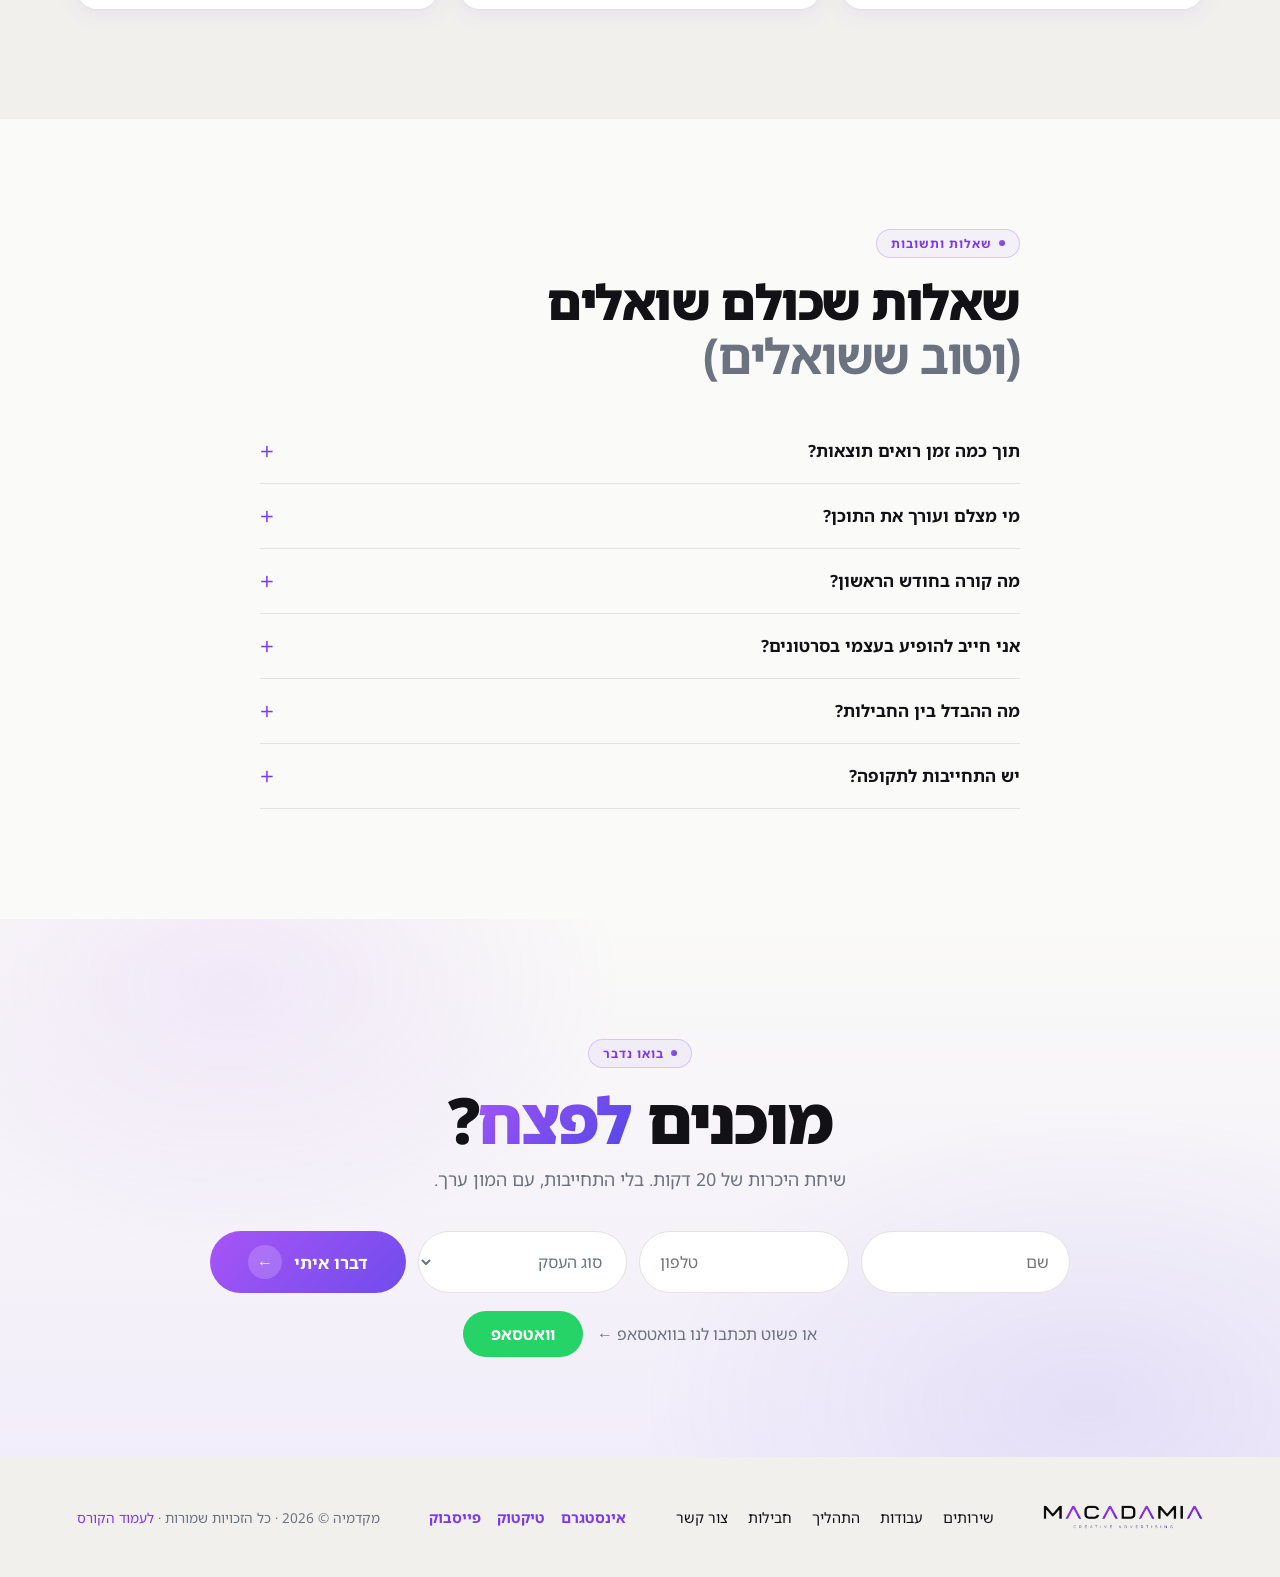
==== commit 66d35b8e: "Design elevation pass guided by the new design skills Audited the site against the redesign/high-end" ====
--- a/index.html
+++ b/index.html
@@ -49,10 +49,10 @@
          data-mobile-webm="assets/hero-nut-mobile.webm" data-mobile-mp4="assets/hero-nut-mobile.mp4" data-mobile-poster="assets/hero-poster-mobile.jpg"></video>
   <div class="hero-content">
     <div class="hero-text">
-      <h1><span class="grad-text">מפצחים</span> את הסושיאל שלך</h1>
+      <h1><span class="grad-text grad-live">מפצחים</span> את הסושיאל שלך</h1>
       <p class="lead">סוכנות קריאייטיב וסושיאל שהופכת עסקים לתוכן שאי אפשר לדלג עליו</p>
       <div class="hero-ctas">
-        <a href="#contact" class="btn btn-primary">בואו נפצח את זה</a>
+        <a href="#contact" class="btn btn-primary btn-cta">בואו נפצח את זה<span class="btn-ic">←</span></a>
         <a href="#work" class="btn btn-secondary">צפו בעבודות</a>
       </div>
       <div class="trust-row" data-reveal>
@@ -93,45 +93,57 @@
 
 <!-- ===== שירותים ===== -->
 <section id="services" class="section">
+  <p class="eyebrow">מה אנחנו עושים</p>
   <h2>מה <span class="grad-text">מפצחים</span> אצלנו</h2>
   <p class="section-sub">חמישה תחומים, מטרה אחת: סושיאל שעובד בשבילך.</p>
   <div class="services-grid">
-    <div class="service-card" data-reveal data-delay="0" data-tilt>
+    <div class="service-card service-featured" data-reveal data-delay="0" data-tilt>
+      <div class="card-core">
       <div class="service-icon">
         <img src="assets/icons/social.webp" alt="" width="40" height="40">
       </div>
+      <div class="svc-text">
       <h3>ניהול סושיאל מקצה לקצה</h3>
       <p>אסטרטגיה, תוכן, קהילה ודוחות — אנחנו על זה, אתה על העסק</p>
-    </div>
-    <div class="service-card" data-reveal data-delay="100" data-tilt>
+      </div>
+    </div>
+    </div>    <div class="service-card" data-reveal data-delay="100" data-tilt>
+      <div class="card-core">
       <div class="service-icon">
         <img src="assets/icons/shoot.webp" alt="" width="40" height="40">
       </div>
       <h3>ימי צילום</h3>
       <p>יום אחד של סט מקצועי = מלאי תוכן לחודש שלם</p>
     </div>
-    <div class="service-card" data-reveal data-delay="200" data-tilt>
+    </div>    <div class="service-card" data-reveal data-delay="200" data-tilt>
+      <div class="card-core">
       <div class="service-icon">
         <img src="assets/icons/video.webp" alt="" width="40" height="40">
       </div>
       <h3>עריכת וידאו</h3>
       <p>קצב של פיד, הוק בשנייה הראשונה, ריל שעוצר אגודל</p>
     </div>
-    <div class="service-card" data-reveal data-delay="300" data-tilt>
+    </div>    <div class="service-card" data-reveal data-delay="300" data-tilt>
+      <div class="card-core">
       <div class="service-icon">
         <img src="assets/icons/strategy.webp" alt="" width="40" height="40">
       </div>
+      <div class="svc-text">
       <h3>בניית אסטרטגיה</h3>
       <p>מחקר קהל ומתחרים, מסרים ותוכנית תוכן שיודעת לאן היא הולכת</p>
-    </div>
-    <div class="service-card" data-reveal data-delay="400" data-tilt>
+      </div>
+    </div>
+    </div>    <div class="service-card" data-reveal data-delay="400" data-tilt>
+      <div class="card-core">
       <div class="service-icon">
         <img src="assets/icons/creative.webp" alt="" width="40" height="40">
       </div>
+      <div class="svc-text">
       <h3>קריאייטיב ורעיונות</h3>
       <p>הקונספטים שהופכים גלילה לעצירה, ועצירה ללקוח</p>
-    </div>
-  </div>
+      </div>
+    </div>
+    </div>  </div>
 </section>
 
 <!-- ===== עבודות + טלפונים מרחפים ===== -->
@@ -201,6 +213,7 @@
 
 <!-- ===== התהליך ===== -->
 <section id="process" class="section">
+  <p class="eyebrow">התהליך שלנו</p>
   <h2>איך <span class="grad-text">מפצחים</span> אגוז קשה</h2>
   <p class="section-sub">אותה שיטה, בין אם אתה מסעדה שכונתית או מותג ארצי.</p>
   <div class="process-timeline">
@@ -261,6 +274,7 @@
 
 <!-- ===== חבילות ===== -->
 <section id="plans" class="section section-alt">
+  <p class="eyebrow">חבילות</p>
   <h2>בוחרים לפי <span class="grad-text">מידה</span></h2>
   <p class="section-sub" style="margin-bottom:54px">כל עסק הוא אגוז אחר. שלוש נקודות פתיחה — וההתאמה הסופית נעשית בשיחה.</p>
   <div class="plans-grid">
@@ -311,7 +325,8 @@
     <img class="about-person" src="assets/shimon-cutout.webp" alt="שמעון שרון" loading="lazy">
   </div>
   <div>
-    <h2>מי מאחורי ה<span class="grad-text">פיצוח</span></h2>
+    <p class="eyebrow">הצוות</p>
+  <h2>מי מאחורי ה<span class="grad-text">פיצוח</span></h2>
     <h3>שמעון שרון · יוצר תוכן, מוזיקאי ומשפיען</h3>
     <p class="bio">חי ונושם רשתות. לא רק משפיען — בן אדם שגדל בתוך הפיד. מאחוריו מיליוני צפיות, עשרות אלפי עוקבים והמון בעלי עסקים שפיצחו איתו את הדרך לסושיאל שעובד באמת. שמעון נכנס לעסק שלך, מבין מי אתה, ומתרגם את זה לתוכן שגורם לאנשים לעצור, לצחוק — ולפעול.</p>
     <div class="social-pills">
@@ -329,6 +344,7 @@
 
 <!-- ===== המלצות ===== -->
 <section id="testimonials" class="section section-alt">
+  <p class="eyebrow">מהפיד</p>
   <h2>לקוחות שכבר <span class="grad-text">פיצחו</span></h2>
   <p class="section-sub">מה אומרים עלינו בפיד.</p>
   <div class="posts-grid">
@@ -389,6 +405,7 @@
 <!-- ===== FAQ ===== -->
 <section id="faq" class="section">
   <div class="faq-wrap">
+    <p class="eyebrow">שאלות ותשובות</p>
     <h2 style="margin-bottom:36px">שאלות שכולם שואלים <span style="color:var(--text-sub);font-weight:700">(וטוב ששואלים)</span></h2>
     <div class="faq-item">
       <button class="faq-q"><span>תוך כמה זמן רואים תוצאות?</span><span class="faq-icon">+</span></button>
@@ -419,6 +436,7 @@
 
 <!-- ===== CTA + טופס ===== -->
 <section id="contact" class="contact-section">
+  <p class="eyebrow">בואו נדבר</p>
   <h2>מוכנים <span class="grad-text">לפצח</span>?</h2>
   <p class="lead">שיחת היכרות של 20 דקות. בלי התחייבות, עם המון ערך.</p>
   <div>
@@ -428,7 +446,7 @@
       <select name="type">
         <option>סוג העסק</option><option>מסעדנות</option><option>קליניקה</option><option>חנות ומסחר</option><option>נותן שירות</option><option>אחר</option>
       </select>
-      <button type="submit" class="btn btn-primary">דברו איתי</button>
+      <button type="submit" class="btn btn-primary btn-cta">דברו איתי<span class="btn-ic">←</span></button>
     </form>
     <div class="form-success" hidden>
       <div class="title">קיבלנו!</div>
--- a/css/main.css
+++ b/css/main.css
@@ -16,13 +16,18 @@
   --whatsapp: #25D366;
 
   --grad: linear-gradient(135deg, var(--grad-start), var(--grad-end));
-  --card-shadow: 0 4px 24px rgba(17, 17, 22, 0.06);
+  --card-shadow: 0 4px 24px rgba(124, 58, 237, 0.08), 0 1px 3px rgba(17, 17, 22, 0.04);
+  --ease: cubic-bezier(0.32, 0.72, 0, 1);
+  --ease-out: cubic-bezier(0.22, 1, 0.36, 1);
+  --container: 1280px;
   --font-hebrew: 'Noto Sans Hebrew', sans-serif;
   --font-latin: 'Space Grotesk', sans-serif;
   --header-h: 70px;
 }
 
 * { box-sizing: border-box; }
+
+:focus-visible { outline: 2px solid var(--primary); outline-offset: 3px; border-radius: 6px; }
 
 html { scroll-behavior: smooth; }
 
@@ -34,6 +39,17 @@
   overflow-x: clip; /* clip ולא hidden — hidden שובר position:sticky */
 }
 
+/* גרעין עדין ששובר שטיחות דיגיטלית */
+body::after {
+  content: '';
+  position: fixed;
+  inset: 0;
+  z-index: 130;
+  pointer-events: none;
+  opacity: 0.028;
+  background-image: url("data:image/svg+xml,%3Csvg xmlns='http://www.w3.org/2000/svg' width='140' height='140'%3E%3Cfilter id='n'%3E%3CfeTurbulence type='fractalNoise' baseFrequency='0.85' numOctaves='2'/%3E%3C/filter%3E%3Crect width='140' height='140' filter='url(%23n)'/%3E%3C/svg%3E");
+}
+
 a { color: var(--primary); text-decoration: none; }
 a:hover { color: var(--grad-end); }
 
@@ -42,19 +58,49 @@
 /* ---------- טיפוגרפיה ---------- */
 
 h1 {
-  font-size: clamp(2.5rem, 6vw, 5.5rem);
+  font-size: clamp(2.6rem, 6.4vw, 6rem);
   font-weight: 900;
-  line-height: 1.1;
-  letter-spacing: -0.02em;
+  line-height: 1.06;
+  letter-spacing: -0.03em;
   margin: 0 0 20px;
+  text-wrap: balance;
 }
 
 h2 {
-  font-size: clamp(1.9rem, 3.5vw, 2.8rem);
+  font-size: clamp(2rem, 3.8vw, 3.1rem);
   font-weight: 900;
-  letter-spacing: -0.02em;
-  margin: 0 0 10px;
-}
+  letter-spacing: -0.03em;
+  line-height: 1.12;
+  margin: 0 0 12px;
+  text-wrap: balance;
+}
+
+/* תגית Eyebrow קטנה מעל כותרות */
+.eyebrow {
+  display: inline-flex;
+  align-items: center;
+  gap: 7px;
+  border: 1px solid rgba(124, 58, 237, 0.22);
+  background: rgba(124, 58, 237, 0.05);
+  color: var(--primary);
+  border-radius: 999px;
+  padding: 5px 14px;
+  font-size: 0.76rem;
+  font-weight: 700;
+  letter-spacing: 0.08em;
+  margin: 0 0 16px;
+}
+.eyebrow::before {
+  content: '';
+  width: 6px;
+  height: 6px;
+  border-radius: 50%;
+  background: var(--grad);
+}
+
+/* גרדיאנט "חי" על מילת המפתח בהירו */
+.grad-live { background-size: 220% 220%; animation: gradShift 5s var(--ease) infinite alternate; }
+@keyframes gradShift { from { background-position: 0% 0%; } to { background-position: 100% 100%; } }
 
 .grad-text {
   background: var(--grad);
@@ -101,20 +147,38 @@
 
 .btn-primary {
   background: var(--grad);
+  background-size: 160% 160%;
   color: #fff;
-  transition: transform 0.2s, box-shadow 0.2s;
+  transition: transform 0.45s var(--ease), box-shadow 0.45s var(--ease), background-position 0.6s var(--ease);
 }
 .btn-primary:hover {
   transform: translateY(-2px) scale(1.02);
-  box-shadow: 0 8px 24px rgba(124, 58, 237, 0.35);
+  box-shadow: 0 10px 30px rgba(124, 58, 237, 0.38);
+  background-position: 100% 100%;
   color: #fff;
 }
+.btn:active { transform: scale(0.97); }
+
+/* חץ בתוך עיגול משלו, בתוך הכפתור */
+.btn-cta { display: inline-flex; align-items: center; gap: 12px; padding-inline-end: 8px; }
+.btn-cta .btn-ic {
+  width: 34px;
+  height: 34px;
+  border-radius: 50%;
+  background: rgba(255, 255, 255, 0.18);
+  display: inline-flex;
+  align-items: center;
+  justify-content: center;
+  font-size: 1rem;
+  transition: transform 0.45s var(--ease), background 0.45s var(--ease);
+}
+.btn-cta:hover .btn-ic { transform: translateX(-3px) scale(1.08); background: rgba(255, 255, 255, 0.28); }
 
 .btn-secondary {
   background: transparent;
   border: 1.5px solid var(--primary);
   color: var(--primary);
-  transition: background 0.2s, color 0.2s;
+  transition: background 0.35s var(--ease), color 0.35s var(--ease), transform 0.35s var(--ease);
 }
 .btn-secondary:hover { background: var(--primary); color: #fff; }
 
@@ -124,23 +188,11 @@
 
 .site-header {
   position: fixed;
-  top: 0; left: 0; right: 0;
+  top: 14px;
+  left: 16px;
+  right: 16px;
   z-index: 100;
 }
-
-.site-header::before {
-  content: '';
-  position: absolute;
-  inset: 0;
-  background: rgba(250, 250, 248, 0.85);
-  backdrop-filter: blur(12px);
-  -webkit-backdrop-filter: blur(12px);
-  box-shadow: 0 1px 12px rgba(17, 17, 22, 0.06);
-  opacity: 0;
-  transition: opacity 0.3s;
-}
-
-.site-header.scrolled::before { opacity: 1; }
 
 .header-inner {
   position: relative;
@@ -148,7 +200,22 @@
   align-items: center;
   justify-content: space-between;
   gap: 16px;
-  padding: 14px 5vw;
+  max-width: 1230px;
+  margin-inline: auto;
+  padding: 10px 12px 10px 10px;
+  padding-inline-start: 24px;
+  border-radius: 999px;
+  background: rgba(250, 250, 248, 0.72);
+  backdrop-filter: blur(16px) saturate(1.4);
+  -webkit-backdrop-filter: blur(16px) saturate(1.4);
+  border: 1px solid rgba(17, 17, 22, 0.06);
+  box-shadow: 0 1px 1px rgba(255, 255, 255, 0.6) inset, 0 6px 24px rgba(17, 17, 22, 0.05);
+  transition: box-shadow 0.4s var(--ease), background 0.4s var(--ease);
+}
+
+.site-header.scrolled .header-inner {
+  background: rgba(250, 250, 248, 0.88);
+  box-shadow: 0 1px 1px rgba(255, 255, 255, 0.6) inset, 0 12px 36px rgba(124, 58, 237, 0.12);
 }
 
 .header-logo img {
@@ -220,6 +287,19 @@
 }
 .mobile-menu.open { opacity: 1; pointer-events: auto; }
 .mobile-menu a { color: var(--text-main); }
+.mobile-menu > * { opacity: 0; transform: translateY(22px); transition: opacity 0.5s var(--ease-out), transform 0.5s var(--ease-out); }
+.mobile-menu.open > * { opacity: 1; transform: none; }
+.mobile-menu.open > :nth-child(1) { transition-delay: 0.06s; }
+.mobile-menu.open > :nth-child(2) { transition-delay: 0.11s; }
+.mobile-menu.open > :nth-child(3) { transition-delay: 0.16s; }
+.mobile-menu.open > :nth-child(4) { transition-delay: 0.21s; }
+.mobile-menu.open > :nth-child(5) { transition-delay: 0.26s; }
+.mobile-menu.open > :nth-child(6) { transition-delay: 0.31s; }
+
+.hamburger { position: relative; z-index: 101; }
+.hamburger.open span:nth-child(1) { transform: translateY(7.5px) rotate(45deg); }
+.hamburger.open span:nth-child(2) { opacity: 0; }
+.hamburger.open span:nth-child(3) { width: 24px; transform: translateY(-7.5px) rotate(-45deg); }
 .mobile-menu .nav-pill { font-size: 1.2rem; }
 .mobile-menu .btn { font-size: 1.1rem; }
 
@@ -373,7 +453,7 @@
 /* ---------- סקשנים כלליים ---------- */
 
 .section {
-  padding: 100px 6vw;
+  padding: 110px max(6vw, calc((100% - var(--container)) / 2));
   scroll-margin-top: var(--header-h);
 }
 
@@ -383,20 +463,74 @@
 
 .services-grid {
   display: grid;
-  grid-template-columns: repeat(auto-fit, minmax(230px, 1fr));
-  gap: 20px;
-}
-
+  grid-template-columns: repeat(4, 1fr);
+  gap: 18px;
+}
+
+/* בנטו: הכרטיס הראשון רחב כפול, השורה השנייה 2+2 */
+.service-featured { grid-column: span 2; }
+.services-grid .service-card:nth-child(4),
+.services-grid .service-card:nth-child(5) { grid-column: span 2; }
+
+/* Double-Bezel: מעטפת חיצונית + ליבה פנימית, רדיוסים קונצנטריים */
 .service-card {
-  background: linear-gradient(150deg, #ffffff, #F5F2FC);
-  border: 1px solid rgba(124, 58, 237, 0.14);
-  border-radius: 22px;
-  padding: 30px 26px;
+  position: relative;
+  background: rgba(124, 58, 237, 0.05);
+  border: 1px solid rgba(124, 58, 237, 0.1);
+  border-radius: 26px;
+  padding: 7px;
   transform-style: preserve-3d;
-  transition: box-shadow 0.3s;
+  transition: box-shadow 0.5s var(--ease);
   will-change: transform;
 }
-.service-card:hover { box-shadow: 0 24px 50px rgba(124, 58, 237, 0.2); }
+.service-card .card-core {
+  height: 100%;
+  background: linear-gradient(150deg, #ffffff, #F7F4FE);
+  border-radius: 19px;
+  padding: 28px 26px;
+  box-shadow: inset 0 1px 1px rgba(255, 255, 255, 0.9);
+}
+.service-featured .card-core { padding: 34px 32px; }
+
+/* כרטיסים רחבים: פריסה אופקית — אייקון לצד הטקסט, ממלא את הרוחב */
+.service-featured .card-core,
+.services-grid .service-card:nth-child(4) .card-core,
+.services-grid .service-card:nth-child(5) .card-core {
+  display: flex;
+  align-items: flex-start;
+  gap: 22px;
+}
+.service-featured .card-core .service-icon,
+.services-grid .service-card:nth-child(4) .card-core .service-icon,
+.services-grid .service-card:nth-child(5) .card-core .service-icon { flex-shrink: 0; margin-bottom: 0; }
+/* הטקסט בעמודה משלו */
+.card-core .svc-text { display: flex; flex-direction: column; gap: 8px; }
+.card-core .svc-text h3 { margin: 0; }
+.card-core .svc-text p { margin: 0; }
+.service-featured .service-icon { width: 76px; height: 76px; border-radius: 22px; }
+.service-featured .service-icon img { width: 48px; height: 48px; }
+.service-featured h3 { font-size: 1.35rem; }
+.service-featured p { font-size: 1.05rem; max-width: 46ch; }
+.service-card:hover { box-shadow: 0 26px 60px rgba(124, 58, 237, 0.18); }
+
+/* Spotlight: הבורדר נדלק סביב הסמן */
+.service-card::after,
+.plan-card::after {
+  content: '';
+  position: absolute;
+  inset: -1px;
+  border-radius: inherit;
+  pointer-events: none;
+  opacity: 0;
+  transition: opacity 0.45s var(--ease);
+  background: radial-gradient(220px circle at var(--mx, 50%) var(--my, 50%), rgba(168, 85, 247, 0.22), transparent 65%);
+  -webkit-mask: linear-gradient(#000 0 0) content-box, linear-gradient(#000 0 0);
+  -webkit-mask-composite: xor;
+  mask-composite: exclude;
+  padding: 2px;
+}
+.service-card:hover::after,
+.plan-card:hover::after { opacity: 1; }
 
 .service-icon {
   width: 64px; height: 64px;
@@ -558,20 +692,54 @@
   z-index: 2;
 }
 
-/* תגית צפיות בסגנון טיקטוק כשיש ריל אמיתי */
+/* תגית צפיות: צ'יפ לבן נקי שיוצא מהפינה העליונה של הטלפון */
+.phone-frame { position: relative; }
 .views-tag-live {
+  position: absolute;
+  top: -14px;
+  right: -10px;
+  bottom: auto;
+  left: auto;
+  z-index: 3;
   font-family: var(--font-hebrew);
-  background: rgba(17, 17, 22, 0.55);
-  color: #fff;
-  backdrop-filter: blur(6px);
-  padding: 5px 10px 5px 8px;
-  display: flex;
-  align-items: center;
-  gap: 6px;
+  background: #fff;
+  color: var(--text-main);
+  border-radius: 999px;
+  padding: 6px 12px 6px 8px;
+  display: flex;
+  align-items: center;
+  gap: 7px;
   direction: ltr;
-}
-.views-tag-live b { font-family: var(--font-latin); font-weight: 700; font-size: 0.8rem; }
-.views-tag-live span { font-size: 0.68rem; opacity: 0.85; border-left: 1px solid rgba(255,255,255,0.35); padding-left: 6px; }
+  backdrop-filter: none;
+  box-shadow: 0 8px 22px rgba(124, 58, 237, 0.28), 0 2px 6px rgba(17, 17, 22, 0.1);
+}
+.views-tag-live .vt-play {
+  width: 20px;
+  height: 20px;
+  border-radius: 50%;
+  background: var(--grad);
+  flex-shrink: 0;
+  position: relative;
+}
+.views-tag-live .vt-play::after {
+  content: '';
+  position: absolute;
+  left: 55%;
+  top: 50%;
+  transform: translate(-50%, -50%);
+  border-style: solid;
+  border-width: 4.5px 0 4.5px 7px;
+  border-color: transparent transparent transparent #fff;
+}
+.views-tag-live b { font-family: var(--font-latin); font-weight: 700; font-size: 0.92rem; }
+.views-tag-live span {
+  font-size: 0.7rem;
+  color: var(--text-sub);
+  border-left: 1px solid #E5E3DE;
+  padding-left: 7px;
+  white-space: nowrap;
+}
+.views-tag-live b { white-space: nowrap; }
 
 /* קרוסלת רילים במובייל */
 
@@ -599,7 +767,7 @@
   background: var(--bg-dark);
   position: relative;
   overflow: hidden;
-  padding: 100px 6vw;
+  padding: 110px max(6vw, calc((100% - var(--container)) / 2));
 }
 
 .counters-blob {
@@ -864,9 +1032,10 @@
   line-height: 1.6;
 }
 .plan-card ul li::before {
-  content: '● ';
+  content: '●';
   color: var(--accent-nut);
-  font-size: 0.8em;
+  font-size: 0.75em;
+  margin-inline-end: 9px;
 }
 .plan-card ul li.todo { font-family: monospace; font-size: 0.8rem; color: var(--text-sub); }
 .plan-card ul li.todo::before { content: ''; }
@@ -1127,8 +1296,11 @@
 /* ---------- CTA + טופס ---------- */
 
 .contact-section {
-  background: linear-gradient(180deg, #FAFAF8, #F2EDFA);
-  padding: 110px 6vw 90px;
+  background:
+    radial-gradient(560px 380px at 18% 12%, rgba(168, 85, 247, 0.1), transparent 70%),
+    radial-gradient(640px 420px at 85% 90%, rgba(79, 70, 229, 0.09), transparent 70%),
+    linear-gradient(180deg, #FAFAF8, #F2EDFA);
+  padding: 120px max(6vw, calc((100% - var(--container)) / 2)) 100px;
   text-align: center;
   scroll-margin-top: var(--header-h);
 }
@@ -1256,13 +1428,15 @@
 
 [data-reveal] {
   opacity: 0;
-  transform: translateY(24px);
+  transform: translateY(28px);
+  filter: blur(7px);
 }
 
 [data-reveal].revealed {
   opacity: 1;
   transform: none;
-  transition: opacity 0.6s ease-out, transform 0.6s ease-out;
+  filter: none;
+  transition: opacity 0.8s var(--ease-out), transform 0.8s var(--ease-out), filter 0.8s var(--ease-out);
 }
 
 /* ---------- עמוד הקורס ---------- */
@@ -1375,6 +1549,13 @@
 @media (max-width: 880px) {
   .main-nav, .header-cta { display: none; }
   .hamburger { display: flex; }
+  .site-header { top: 10px; left: 10px; right: 10px; }
+  .header-inner { padding: 8px 10px 8px 18px; }
+
+  .services-grid { grid-template-columns: 1fr; }
+  .service-featured,
+  .services-grid .service-card:nth-child(4),
+  .services-grid .service-card:nth-child(5) { grid-column: auto; }
 
   .floating-phone { display: none; }
   .work-stage { min-height: 0; padding: 90px 6vw; overflow: visible; }
@@ -1457,6 +1638,7 @@
   html { scroll-behavior: auto; }
   .marquee-track { animation-duration: 240s; }
   .wa-float, .scroll-hint, .counters-blob { animation: none; }
-  [data-reveal] { opacity: 1; transform: none; transition: none; }
+  [data-reveal] { opacity: 1; transform: none; filter: none; transition: none; }
+  .grad-live { animation: none; }
   .service-card, .floating-phone { transform: none !important; }
 }
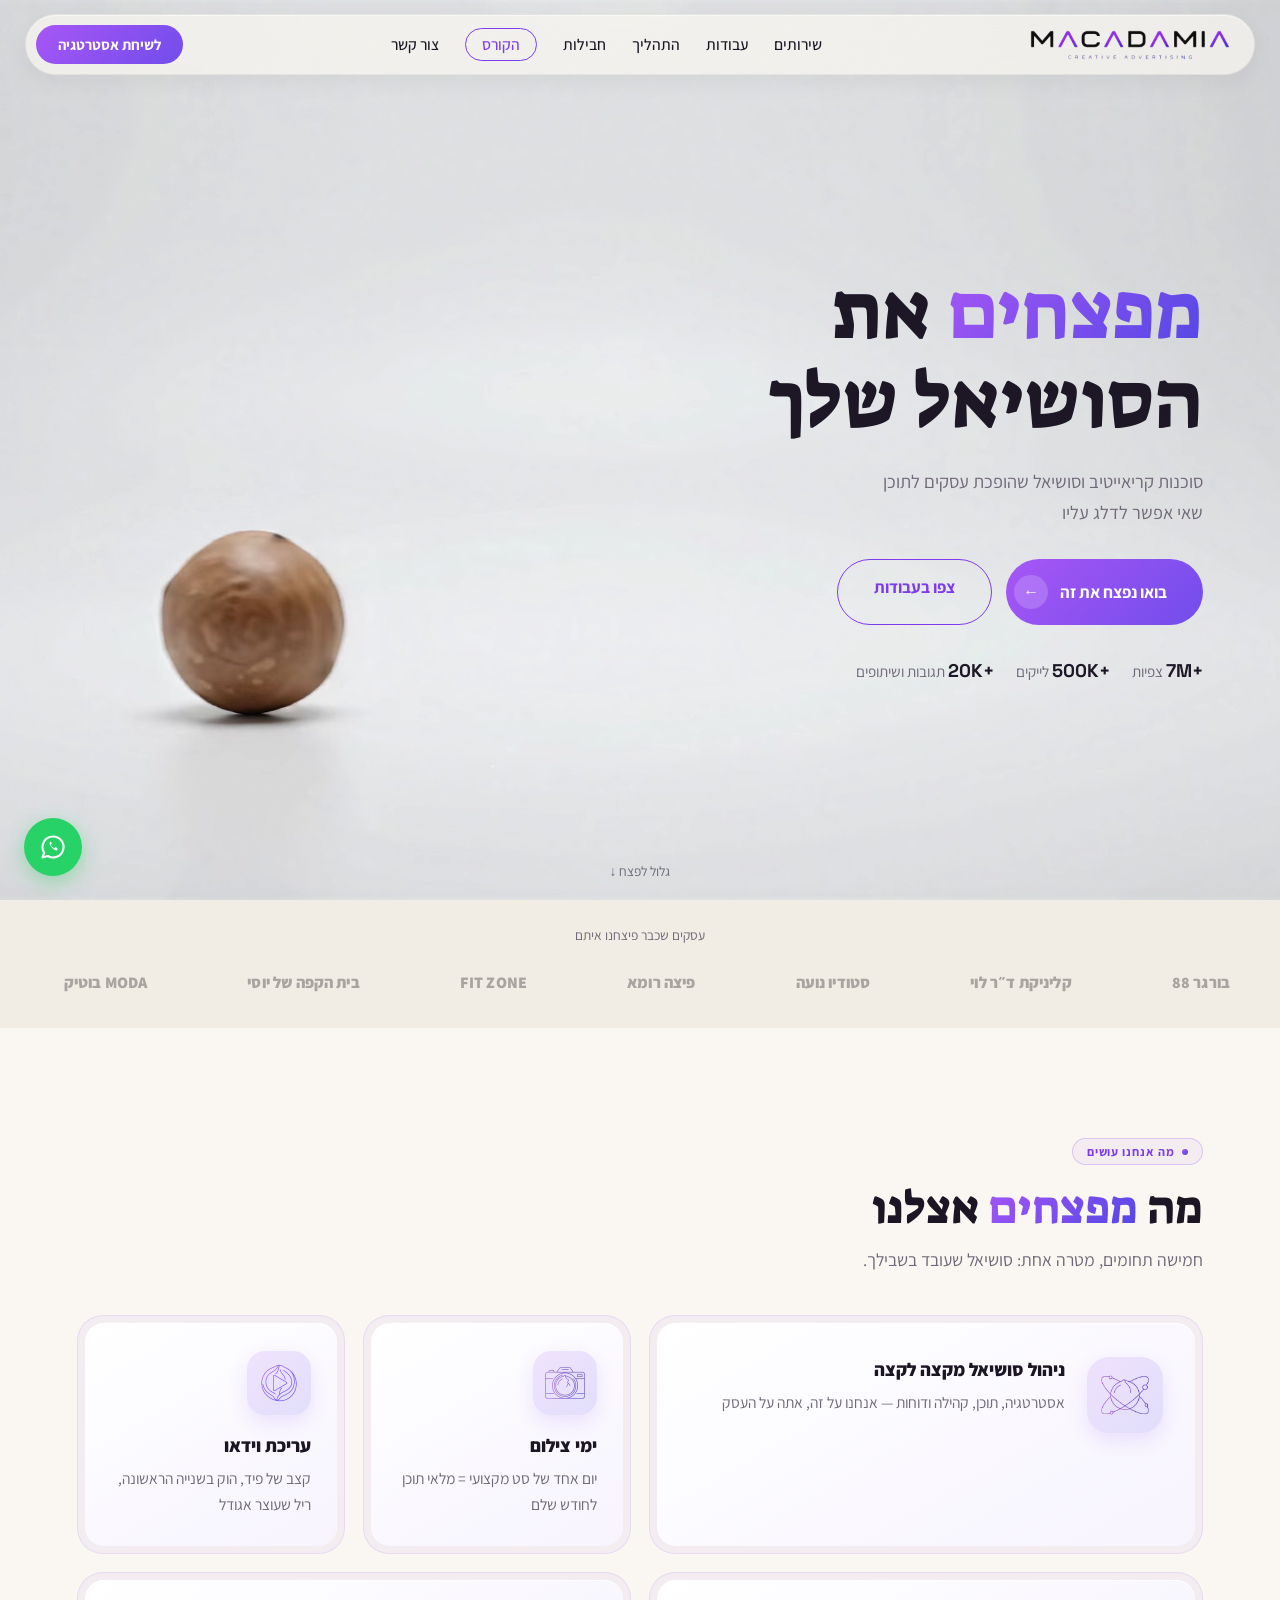
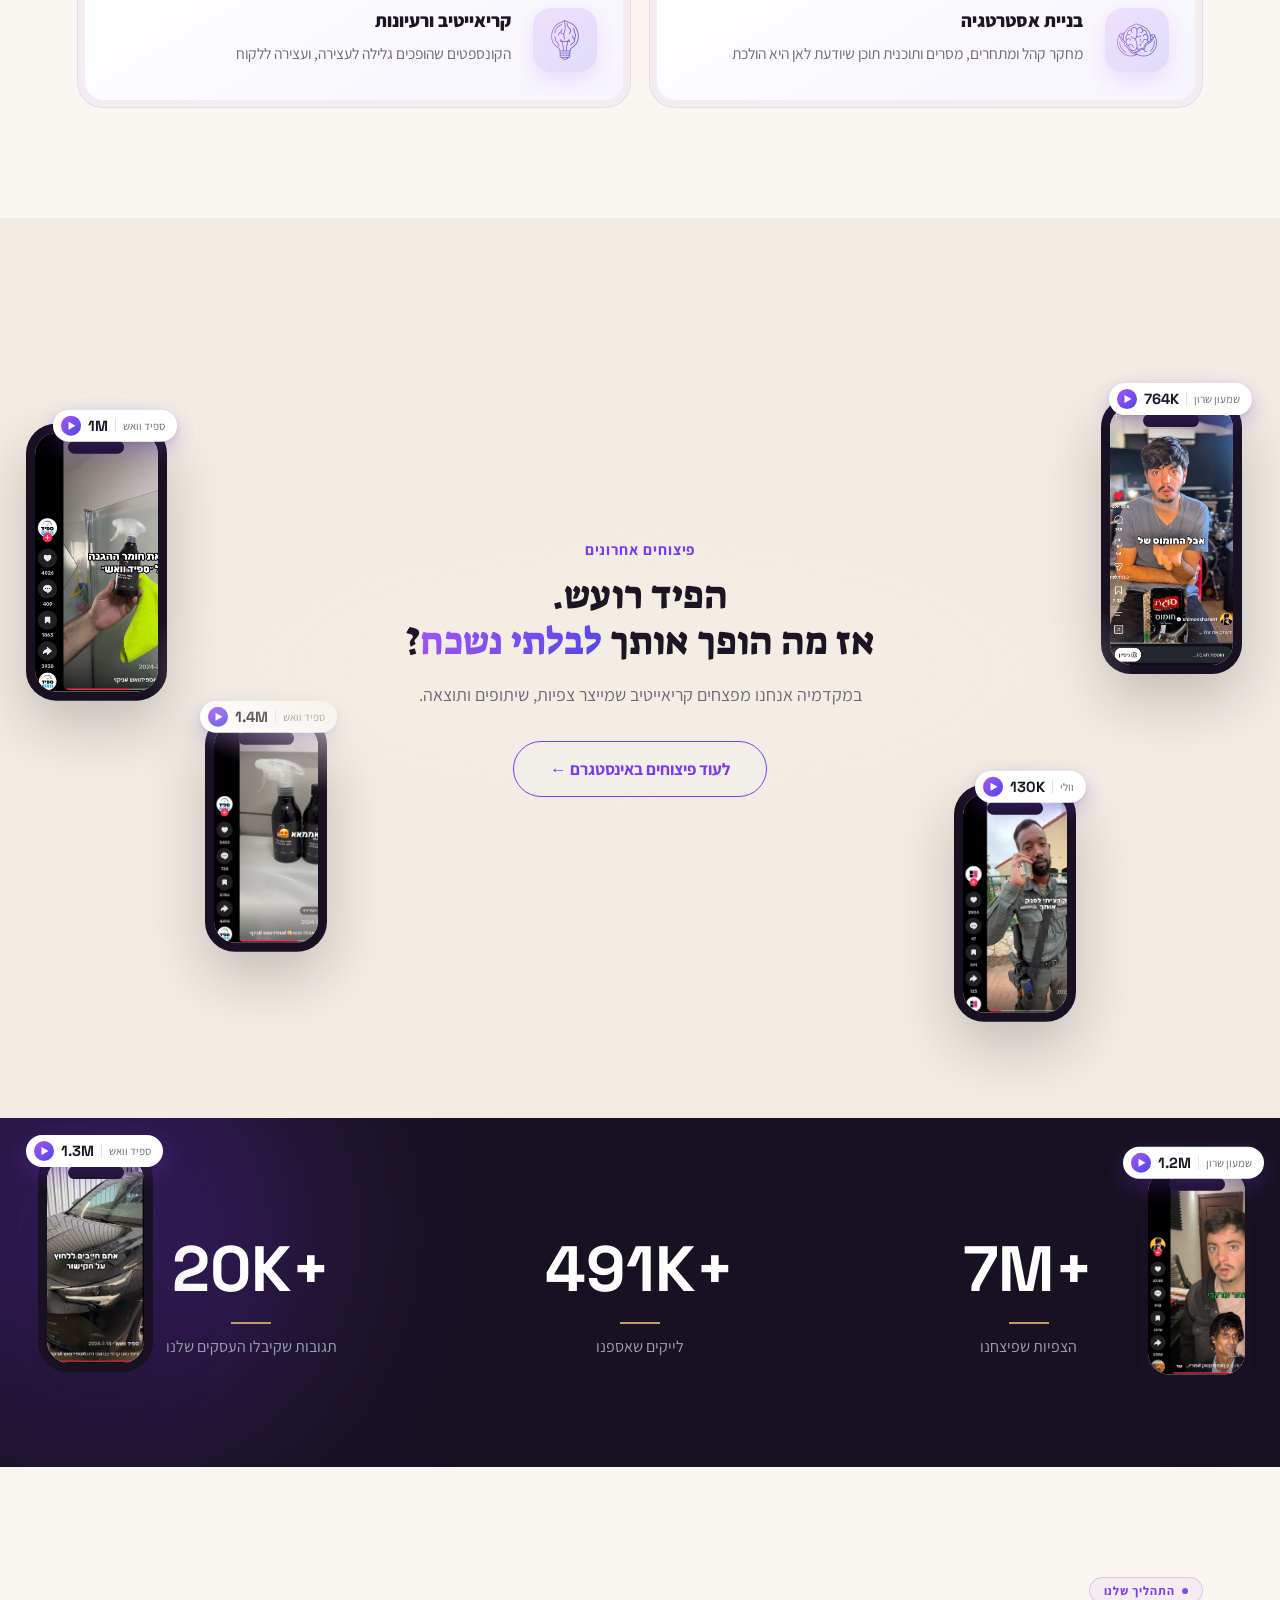
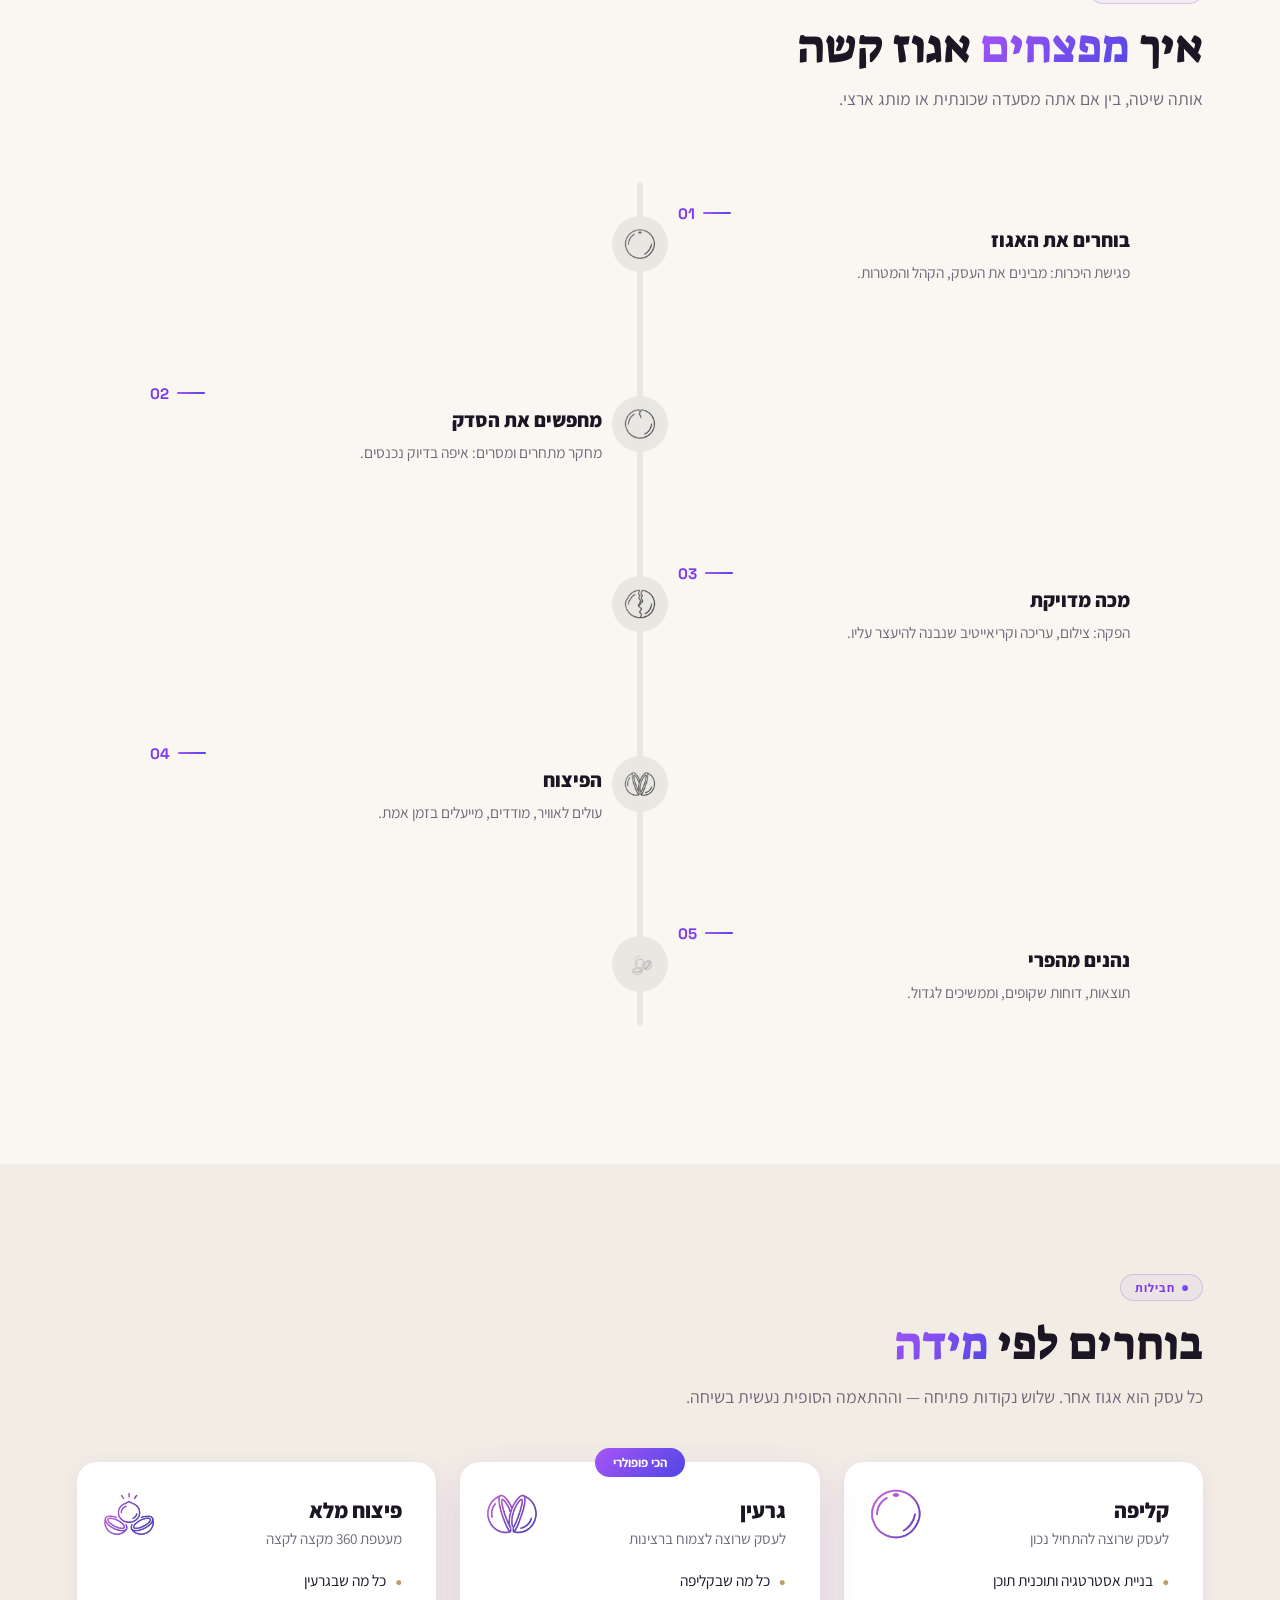
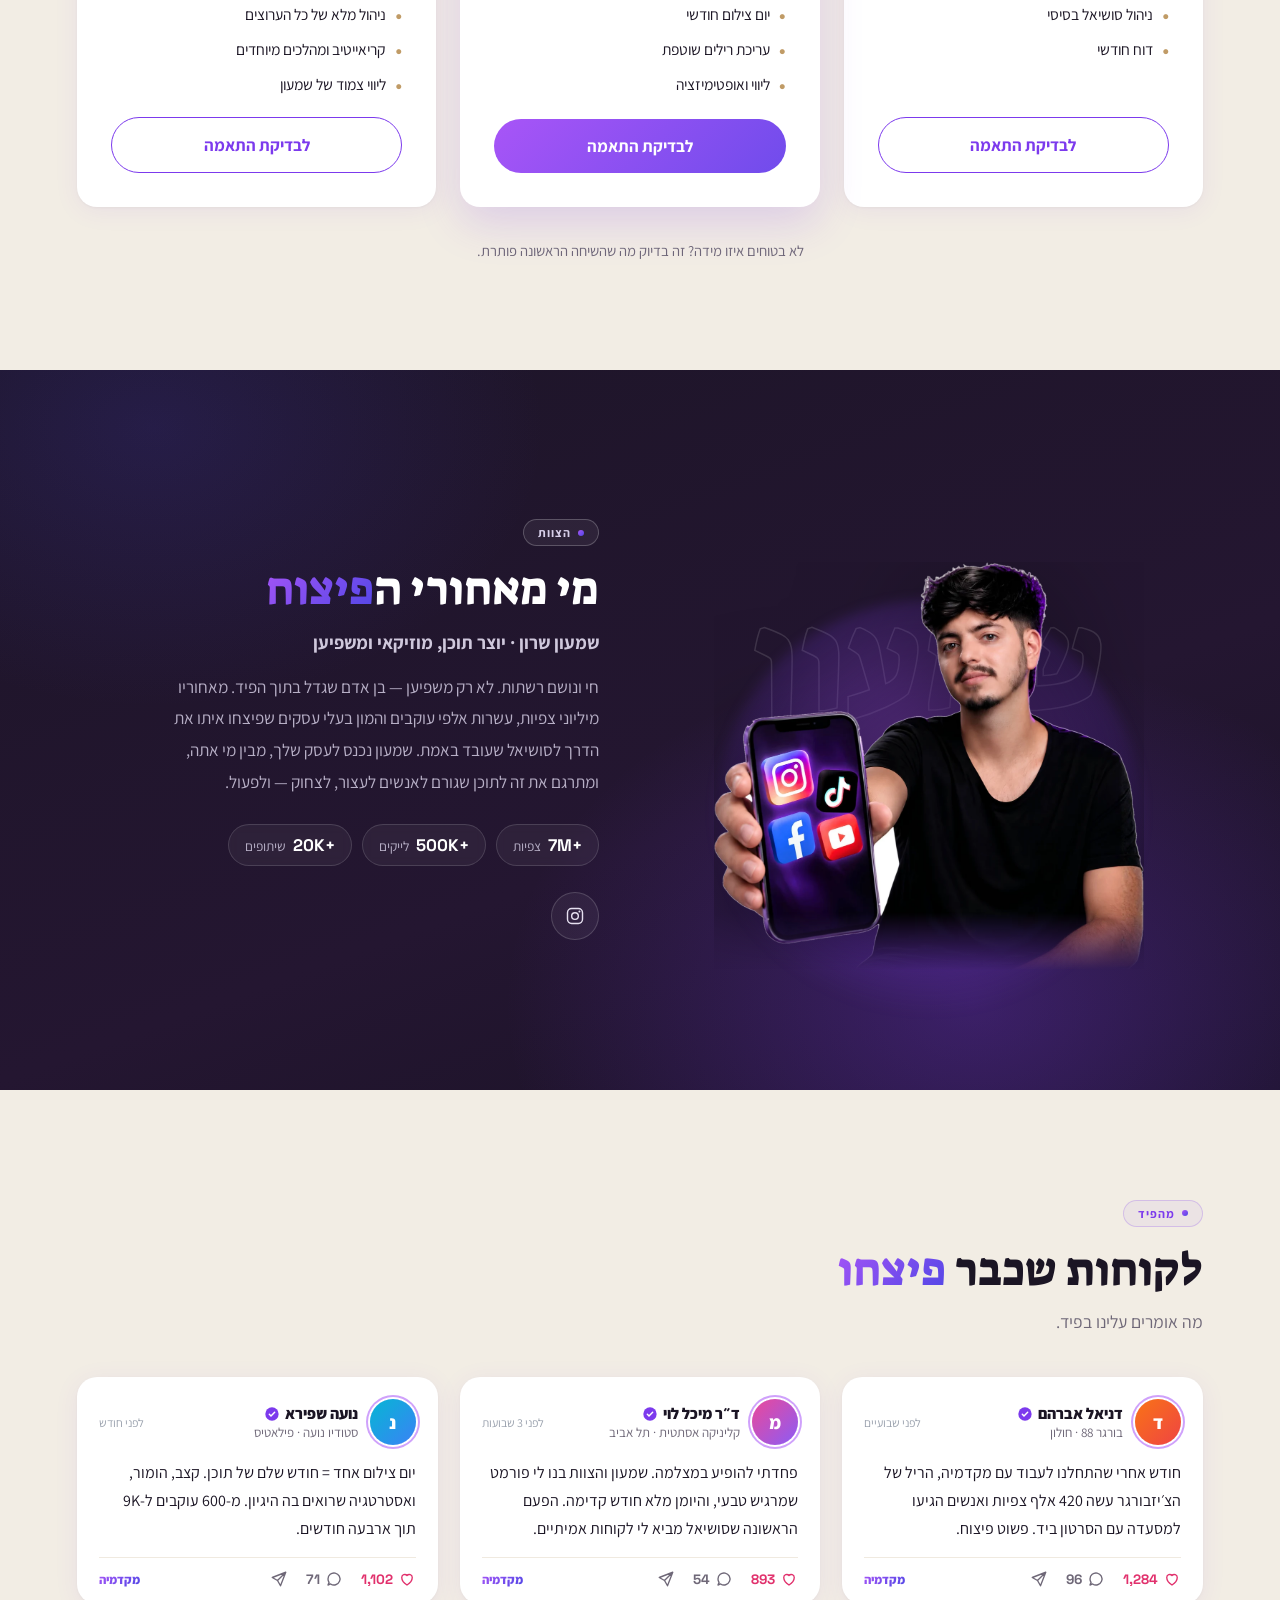
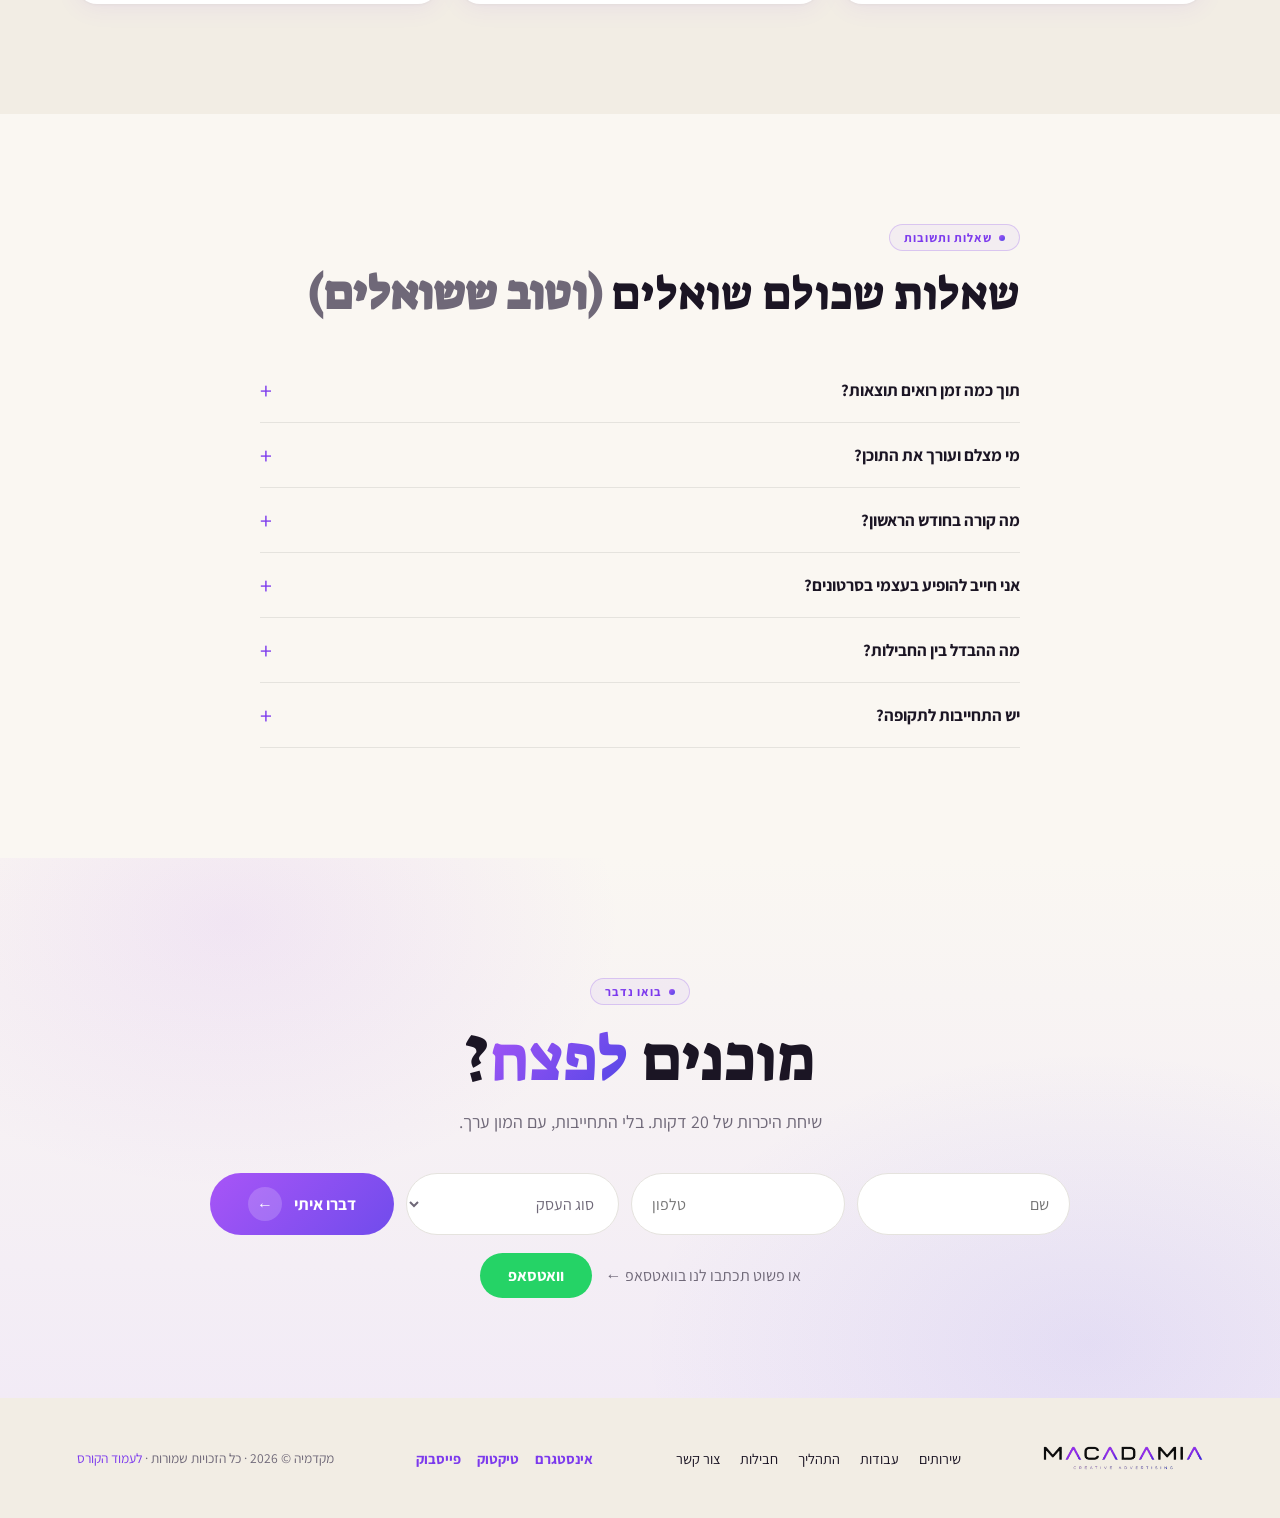
==== commit 78cfa87f: "New type system, warm palette, Shimon spotlight panel - Typography: display headlines moved from Not" ====
--- a/index.html
+++ b/index.html
@@ -8,7 +8,7 @@
 <link rel="icon" type="image/png" href="assets/favicon.png">
 <link rel="preconnect" href="https://fonts.googleapis.com">
 <link rel="preconnect" href="https://fonts.gstatic.com" crossorigin>
-<link href="https://fonts.googleapis.com/css2?family=Noto+Sans+Hebrew:wght@400;500;700;800;900&family=Space+Grotesk:wght@500;700&display=swap" rel="stylesheet">
+<link href="https://fonts.googleapis.com/css2?family=Suez+One&family=Assistant:wght@400;600;700;800&family=Space+Grotesk:wght@500;700&display=swap" rel="stylesheet">
 <link rel="stylesheet" href="css/main.css">
 </head>
 <body>
@@ -318,26 +318,38 @@
   <p class="plans-note">לא בטוחים איזו מידה? זה בדיוק מה שהשיחה הראשונה פותרת.</p>
 </section>
 
-<!-- ===== אודות ===== -->
-<section id="about" class="section about-section">
-  <div class="about-stage" data-reveal>
-    <div class="about-circle"></div>
-    <img class="about-person" src="assets/shimon-cutout.webp" alt="שמעון שרון" loading="lazy">
-  </div>
-  <div>
-    <p class="eyebrow">הצוות</p>
-  <h2>מי מאחורי ה<span class="grad-text">פיצוח</span></h2>
-    <h3>שמעון שרון · יוצר תוכן, מוזיקאי ומשפיען</h3>
-    <p class="bio">חי ונושם רשתות. לא רק משפיען — בן אדם שגדל בתוך הפיד. מאחוריו מיליוני צפיות, עשרות אלפי עוקבים והמון בעלי עסקים שפיצחו איתו את הדרך לסושיאל שעובד באמת. שמעון נכנס לעסק שלך, מבין מי אתה, ומתרגם את זה לתוכן שגורם לאנשים לעצור, לצחוק — ולפעול.</p>
-    <div class="social-pills">
-      <a href="#" data-social="instagram" target="_blank" rel="noopener" class="social-pill">
-        <svg viewBox="0 0 24 24" width="18" height="18"><rect x="3" y="3" width="18" height="18" rx="5" fill="none" stroke="currentColor" stroke-width="1.8"/><circle cx="12" cy="12" r="4" fill="none" stroke="currentColor" stroke-width="1.8"/><circle cx="17.3" cy="6.7" r="1.1" fill="currentColor"/></svg>
-        <span>@macadamia.il</span>
-      </a>
-      <a href="#" data-social="tiktok" target="_blank" rel="noopener" class="social-pill">
-        <svg viewBox="0 0 24 24" width="18" height="18"><path d="M14 3v10.5a3.5 3.5 0 1 1-3-3.46" fill="none" stroke="currentColor" stroke-width="1.8" stroke-linecap="round"/><path d="M14 3c.5 2.6 2.2 4.2 5 4.5" fill="none" stroke="currentColor" stroke-width="1.8" stroke-linecap="round"/></svg>
-        <span>טיקטוק</span>
-      </a>
+<!-- ===== אודות: ספוטלייט שמעון ===== -->
+<section id="about" class="about-panel">
+  <div class="about-panel-inner">
+    <div class="about-stage2" data-reveal>
+      <span class="about-bigname" aria-hidden="true">שמעון<br>שרון</span>
+      <div class="about-glow"></div>
+      <img class="about-person2" src="assets/shimon-cutout.webp" alt="שמעון שרון" loading="lazy">
+    </div>
+    <div class="about-copy">
+      <p class="eyebrow eyebrow-light">הצוות</p>
+      <h2>מי מאחורי ה<span class="grad-text">פיצוח</span></h2>
+      <h3>שמעון שרון · יוצר תוכן, מוזיקאי ומשפיען</h3>
+      <p class="bio">חי ונושם רשתות. לא רק משפיען — בן אדם שגדל בתוך הפיד. מאחוריו מיליוני צפיות, עשרות אלפי עוקבים והמון בעלי עסקים שפיצחו איתו את הדרך לסושיאל שעובד באמת. שמעון נכנס לעסק שלך, מבין מי אתה, ומתרגם את זה לתוכן שגורם לאנשים לעצור, לצחוק — ולפעול.</p>
+      <div class="about-stats">
+        <span><b>7M+</b> צפיות</span>
+        <span><b>500K+</b> לייקים</span>
+        <span><b>20K+</b> שיתופים</span>
+      </div>
+      <div class="social-row">
+        <a class="soc soc-ig" data-soc="instagram" target="_blank" rel="noopener" aria-label="אינסטגרם">
+          <svg viewBox="0 0 24 24" width="20" height="20"><rect x="3" y="3" width="18" height="18" rx="5" fill="none" stroke="currentColor" stroke-width="1.7"/><circle cx="12" cy="12" r="4" fill="none" stroke="currentColor" stroke-width="1.7"/><circle cx="17.3" cy="6.7" r="1.2" fill="currentColor"/></svg>
+        </a>
+        <a class="soc soc-tt" data-soc="tiktok" target="_blank" rel="noopener" aria-label="טיקטוק">
+          <svg viewBox="0 0 24 24" width="20" height="20"><path d="M14 3v10.5a3.5 3.5 0 1 1-3-3.46" fill="none" stroke="currentColor" stroke-width="1.7" stroke-linecap="round"/><path d="M14 3c.5 2.6 2.2 4.2 5 4.5" fill="none" stroke="currentColor" stroke-width="1.7" stroke-linecap="round"/></svg>
+        </a>
+        <a class="soc soc-yt" data-soc="youtube" target="_blank" rel="noopener" aria-label="יוטיוב">
+          <svg viewBox="0 0 24 24" width="20" height="20"><rect x="2.5" y="6" width="19" height="12" rx="4" fill="none" stroke="currentColor" stroke-width="1.7"/><path d="M10.5 9.7v4.6l4-2.3z" fill="currentColor"/></svg>
+        </a>
+        <a class="soc soc-fb" data-soc="facebook" target="_blank" rel="noopener" aria-label="פייסבוק">
+          <svg viewBox="0 0 24 24" width="20" height="20"><path d="M14.5 8H16V5.2h-2.2c-2 0-3.3 1.4-3.3 3.4V11H8.3v2.7h2.2V21h2.9v-7.3h2.3l.4-2.7h-2.7V8.9c0-.6.4-.9 1.1-.9z" fill="none" stroke="currentColor" stroke-width="1.6" stroke-linejoin="round"/></svg>
+        </a>
+      </div>
     </div>
   </div>
 </section>
--- a/css/main.css
+++ b/css/main.css
@@ -4,15 +4,15 @@
    =================================================================== */
 
 :root {
-  --bg-main: #FAFAF8;
-  --bg-alt: #F1F0ED;
-  --bg-dark: #111116;
+  --bg-main: #FAF7F2;   /* קרם חם — לא לבן סטרילי */
+  --bg-alt: #F2EDE4;
+  --bg-dark: #171122;   /* דיו סגול עמוק */
   --primary: #7C3AED;
   --grad-start: #A855F7;
   --grad-end: #4F46E5;
-  --accent-nut: #C8A97E;
-  --text-main: #111116;
-  --text-sub: #6B7280;
+  --accent-nut: #C09B66; /* קרמל אגוז עשיר */
+  --text-main: #1B1524;  /* דיו, לא שחור */
+  --text-sub: #6F6878;   /* אפור-סגלגל חם */
   --whatsapp: #25D366;
 
   --grad: linear-gradient(135deg, var(--grad-start), var(--grad-end));
@@ -20,7 +20,8 @@
   --ease: cubic-bezier(0.32, 0.72, 0, 1);
   --ease-out: cubic-bezier(0.22, 1, 0.36, 1);
   --container: 1280px;
-  --font-hebrew: 'Noto Sans Hebrew', sans-serif;
+  --font-hebrew: 'Assistant', sans-serif;
+  --font-display: 'Suez One', serif;
   --font-latin: 'Space Grotesk', sans-serif;
   --header-h: 70px;
 }
@@ -58,19 +59,21 @@
 /* ---------- טיפוגרפיה ---------- */
 
 h1 {
-  font-size: clamp(2.6rem, 6.4vw, 6rem);
-  font-weight: 900;
-  line-height: 1.06;
-  letter-spacing: -0.03em;
+  font-family: var(--font-display);
+  font-size: clamp(2.6rem, 6.2vw, 5.6rem);
+  font-weight: 400;
+  line-height: 1.12;
+  letter-spacing: 0;
   margin: 0 0 20px;
   text-wrap: balance;
 }
 
 h2 {
-  font-size: clamp(2rem, 3.8vw, 3.1rem);
-  font-weight: 900;
-  letter-spacing: -0.03em;
-  line-height: 1.12;
+  font-family: var(--font-display);
+  font-size: clamp(2rem, 3.6vw, 3rem);
+  font-weight: 400;
+  letter-spacing: 0;
+  line-height: 1.2;
   margin: 0 0 12px;
   text-wrap: balance;
 }
@@ -128,7 +131,7 @@
 }
 
 .ph-texture {
-  background: repeating-linear-gradient(45deg, #F1F0ED 0 12px, #E9E7E2 12px 24px);
+  background: repeating-linear-gradient(45deg, #F2EDE4 0 12px, #E9E2D6 12px 24px);
 }
 
 /* ---------- כפתורים ---------- */
@@ -205,7 +208,7 @@
   padding: 10px 12px 10px 10px;
   padding-inline-start: 24px;
   border-radius: 999px;
-  background: rgba(250, 250, 248, 0.72);
+  background: rgba(250, 247, 242, 0.72);
   backdrop-filter: blur(16px) saturate(1.4);
   -webkit-backdrop-filter: blur(16px) saturate(1.4);
   border: 1px solid rgba(17, 17, 22, 0.06);
@@ -214,7 +217,7 @@
 }
 
 .site-header.scrolled .header-inner {
-  background: rgba(250, 250, 248, 0.88);
+  background: rgba(250, 247, 242, 0.88);
   box-shadow: 0 1px 1px rgba(255, 255, 255, 0.6) inset, 0 12px 36px rgba(124, 58, 237, 0.12);
 }
 
@@ -595,7 +598,7 @@
   position: absolute;
   inset: -12% -18%;
   z-index: -1;
-  background: radial-gradient(ellipse at center, rgba(241, 240, 237, 0.96) 35%, rgba(241, 240, 237, 0) 72%);
+  background: radial-gradient(ellipse at center, rgba(242, 237, 228, 0.96) 35%, rgba(242, 237, 228, 0) 72%);
 }
 
 /* גודל הטלפונים יחסי לרוחב המסך — לא חופפים בטאבלט/לפטופ */
@@ -612,8 +615,9 @@
 }
 
 .work-punch {
-  font-size: clamp(1.75rem, 3.2vw, 2.8rem);
-  font-weight: 900;
+  font-family: var(--font-display);
+  font-size: clamp(1.7rem, 3vw, 2.6rem);
+  font-weight: 400;
   margin: 0 0 16px;
   line-height: 1.18;
 }
@@ -1087,78 +1091,134 @@
   margin: 0 0 26px;
 }
 
-/* במה תלת-ממדית: עיגול גרדיאנט מאחור, שמעון (cutout) "יוצא" מתוכו החוצה */
-.about-stage {
+/* ---------- אודות: פאנל ספוטלייט ---------- */
+
+.about-panel {
   position: relative;
-  width: min(440px, 100%);
-  aspect-ratio: 1;
-  margin: 0 auto;
-}
-
-/* עיגול בולט (סגול-לבנדר) שנמס כלפי מטה; שמעון קטן יותר ויוצא ממנו מעט. בלי פרלקסת עכבר. */
-.about-circle {
+  overflow: hidden;
+  background:
+    radial-gradient(720px 540px at 76% 88%, rgba(124, 58, 237, 0.32), transparent 65%),
+    radial-gradient(560px 400px at 12% 8%, rgba(79, 70, 229, 0.16), transparent 70%),
+    linear-gradient(160deg, #1D1528, #241631 60%, #1A1226);
+  padding: 120px max(6vw, calc((100% - var(--container)) / 2));
+  scroll-margin-top: var(--header-h);
+}
+
+.about-panel-inner {
+  display: grid;
+  grid-template-columns: 1.05fr 1fr;
+  gap: 56px;
+  align-items: center;
+}
+
+.about-copy h2 { color: #fff; }
+.about-copy h3 { color: #CFC8DC; font-size: 1.15rem; font-weight: 700; margin: 0 0 18px; }
+.about-copy .bio { color: #B7AFC6; font-size: 1.07rem; line-height: 1.85; margin: 0 0 26px; max-width: 54ch; }
+
+.eyebrow-light {
+  border-color: rgba(255, 255, 255, 0.22);
+  background: rgba(255, 255, 255, 0.06);
+  color: #D8CFEA;
+}
+
+/* הבמה: שם ענק בקו מתאר מאחורי שמעון + הילת אור */
+.about-stage2 {
+  position: relative;
+  min-height: 480px;
+  display: flex;
+  align-items: flex-end;
+  justify-content: center;
+}
+
+.about-bigname {
   position: absolute;
+  inset: 0;
+  display: flex;
+  align-items: center;
+  justify-content: center;
+  font-family: var(--font-display);
+  font-size: clamp(5rem, 11vw, 9.5rem);
+  line-height: 0.95;
+  text-align: center;
+  color: transparent;
+  -webkit-text-stroke: 1.5px rgba(255, 255, 255, 0.13);
+  user-select: none;
+  pointer-events: none;
+}
+
+.about-glow {
+  position: absolute;
+  bottom: -12%;
   left: 50%;
-  bottom: 0;
-  width: 92%;
+  transform: translateX(-50%);
+  width: 78%;
   aspect-ratio: 1;
   border-radius: 50%;
-  background: radial-gradient(circle at 50% 28%, #E9DDFF 0%, #D6C3FF 50%, #C7ADFF 100%);
-  box-shadow: 0 30px 70px rgba(124, 58, 237, 0.22);
-  -webkit-mask-image: linear-gradient(to top, transparent 0, #000 34%);
-  mask-image: linear-gradient(to top, transparent 0, #000 34%);
-  transform: translateX(-50%);
-  transition: transform 0.8s cubic-bezier(0.2, 0.8, 0.2, 1), opacity 0.6s;
-}
-
-.about-person {
-  position: absolute;
-  bottom: 3%;
-  left: 50%;
-  width: 84%;
-  max-width: none;
-  transform: translateX(-50%);
-  filter: drop-shadow(0 20px 30px rgba(17, 17, 22, 0.2));
-  /* הגוף "נמס" בתחתית לתוך העיגול במקום קו חיתוך ישר */
-  -webkit-mask-image: linear-gradient(to top, transparent 0, #000 22%);
-  mask-image: linear-gradient(to top, transparent 0, #000 22%);
-  transition: transform 0.9s cubic-bezier(0.2, 0.8, 0.2, 1) 0.25s, opacity 0.6s 0.25s;
-}
-
-/* כניסה: העיגול מתנפח, ואז שמעון עולה מתוכו */
-.about-stage:not(.revealed) .about-circle { transform: translate(-50%, 0) scale(0.55); opacity: 0; }
-.about-stage:not(.revealed) .about-person {
-  position: absolute;
-  bottom: 3%;
-  left: 50%;
-  width: 84%;
-  max-width: none;
-  transform: translateX(-50%);
-  filter: drop-shadow(0 20px 30px rgba(17, 17, 22, 0.2));
-  /* הגוף "נמס" בתחתית לתוך העיגול במקום קו חיתוך ישר */
-  -webkit-mask-image: linear-gradient(to top, transparent 0, #000 22%);
-  mask-image: linear-gradient(to top, transparent 0, #000 22%);
-  transition: transform 0.9s cubic-bezier(0.2, 0.8, 0.2, 1) 0.25s, opacity 0.6s 0.25s;
-}
-
-.about-reel {
-  border-radius: 16px;
-  padding: 22px;
-  display: flex;
+  background: radial-gradient(circle at 50% 42%, rgba(168, 85, 247, 0.55), rgba(124, 58, 237, 0.18) 55%, transparent 72%);
+  filter: blur(6px);
+}
+
+.about-person2 {
+  position: relative;
+  width: min(92%, 430px);
+  filter: drop-shadow(0 30px 60px rgba(0, 0, 0, 0.5));
+  -webkit-mask-image: linear-gradient(to top, transparent 0, #000 14%);
+  mask-image: linear-gradient(to top, transparent 0, #000 14%);
+}
+
+/* כניסה: השם צף פנימה, שמעון עולה מהזוהר */
+.about-stage2:not(.revealed) .about-person2 { opacity: 0; transform: translateY(70px); }
+.about-stage2:not(.revealed) .about-bigname { opacity: 0; letter-spacing: 0.1em; }
+.about-stage2:not(.revealed) .about-glow { opacity: 0; transform: translateX(-50%) scale(0.6); }
+.about-stage2 .about-person2 { transition: opacity 0.7s var(--ease-out) 0.25s, transform 0.95s var(--ease-out) 0.25s; }
+.about-stage2 .about-bigname { transition: opacity 0.9s var(--ease-out), letter-spacing 1.1s var(--ease-out); }
+.about-stage2 .about-glow { transition: opacity 0.8s var(--ease-out), transform 0.9s var(--ease-out); }
+
+/* מוני מיני בצ'יפים */
+.about-stats {
+  display: flex;
+  flex-wrap: wrap;
+  gap: 10px;
+  margin-bottom: 26px;
+}
+.about-stats span {
+  display: inline-flex;
+  align-items: baseline;
+  gap: 7px;
+  padding: 9px 16px;
+  border-radius: 999px;
+  border: 1px solid rgba(255, 255, 255, 0.14);
+  background: rgba(255, 255, 255, 0.05);
+  color: #B7AFC6;
+  font-size: 0.85rem;
+  backdrop-filter: blur(4px);
+}
+.about-stats b {
+  font-family: var(--font-latin);
+  color: #fff;
+  font-size: 1.05rem;
+  direction: ltr;
+}
+
+/* שורת רשתות: עיגולי זכוכית שמתמלאים בצבע הרשת */
+.social-row { display: flex; gap: 12px; }
+.soc {
+  width: 48px;
+  height: 48px;
+  border-radius: 50%;
+  display: inline-flex;
   align-items: center;
   justify-content: center;
-  margin-bottom: 18px;
-  max-width: 340px;
-  aspect-ratio: 16 / 9;
-  overflow: hidden;
-}
-
-.about-social {
-  display: flex;
-  gap: 18px;
-  font-weight: 700;
-  font-size: 0.95rem;
-}
+  color: #E6E0F0;
+  border: 1px solid rgba(255, 255, 255, 0.16);
+  background: rgba(255, 255, 255, 0.05);
+  transition: transform 0.4s var(--ease), background 0.4s var(--ease), border-color 0.4s var(--ease), color 0.4s var(--ease), box-shadow 0.4s var(--ease);
+}
+.soc:hover { transform: translateY(-4px); color: #fff; }
+.soc-ig:hover { background: linear-gradient(45deg, #F58529, #DD2A7B 55%, #8134AF); border-color: transparent; box-shadow: 0 10px 26px rgba(221, 42, 123, 0.4); }
+.soc-tt:hover { background: #101014; border-color: #3B3B44; box-shadow: 0 10px 26px rgba(0, 0, 0, 0.5); }
+.soc-yt:hover { background: #FF0033; border-color: transparent; box-shadow: 0 10px 26px rgba(255, 0, 51, 0.4); }
+.soc-fb:hover { background: #1877F2; border-color: transparent; box-shadow: 0 10px 26px rgba(24, 119, 242, 0.4); }
 
 /* ---------- המלצות — פוסטים ברשת ---------- */
 
@@ -1209,7 +1269,7 @@
   align-items: center;
   gap: 18px;
   padding-top: 12px;
-  border-top: 1px solid #F1F0ED;
+  border-top: 1px solid #F0EAE0;
   color: var(--text-sub);
   font-size: 0.85rem;
 }
@@ -1299,7 +1359,7 @@
   background:
     radial-gradient(560px 380px at 18% 12%, rgba(168, 85, 247, 0.1), transparent 70%),
     radial-gradient(640px 420px at 85% 90%, rgba(79, 70, 229, 0.09), transparent 70%),
-    linear-gradient(180deg, #FAFAF8, #F2EDFA);
+    linear-gradient(180deg, #FAF7F2, #F2EBF6);
   padding: 120px max(6vw, calc((100% - var(--container)) / 2)) 100px;
   text-align: center;
   scroll-margin-top: var(--header-h);
@@ -1553,6 +1613,10 @@
   .header-inner { padding: 8px 10px 8px 18px; }
 
   .services-grid { grid-template-columns: 1fr; }
+  .about-panel-inner { grid-template-columns: 1fr; gap: 20px; }
+  .about-stage2 { min-height: 0; order: -1; }
+  .about-person2 { width: min(88%, 340px); }
+  .about-bigname { font-size: clamp(4rem, 20vw, 6.5rem); }
   .service-featured,
   .services-grid .service-card:nth-child(4),
   .services-grid .service-card:nth-child(5) { grid-column: auto; }
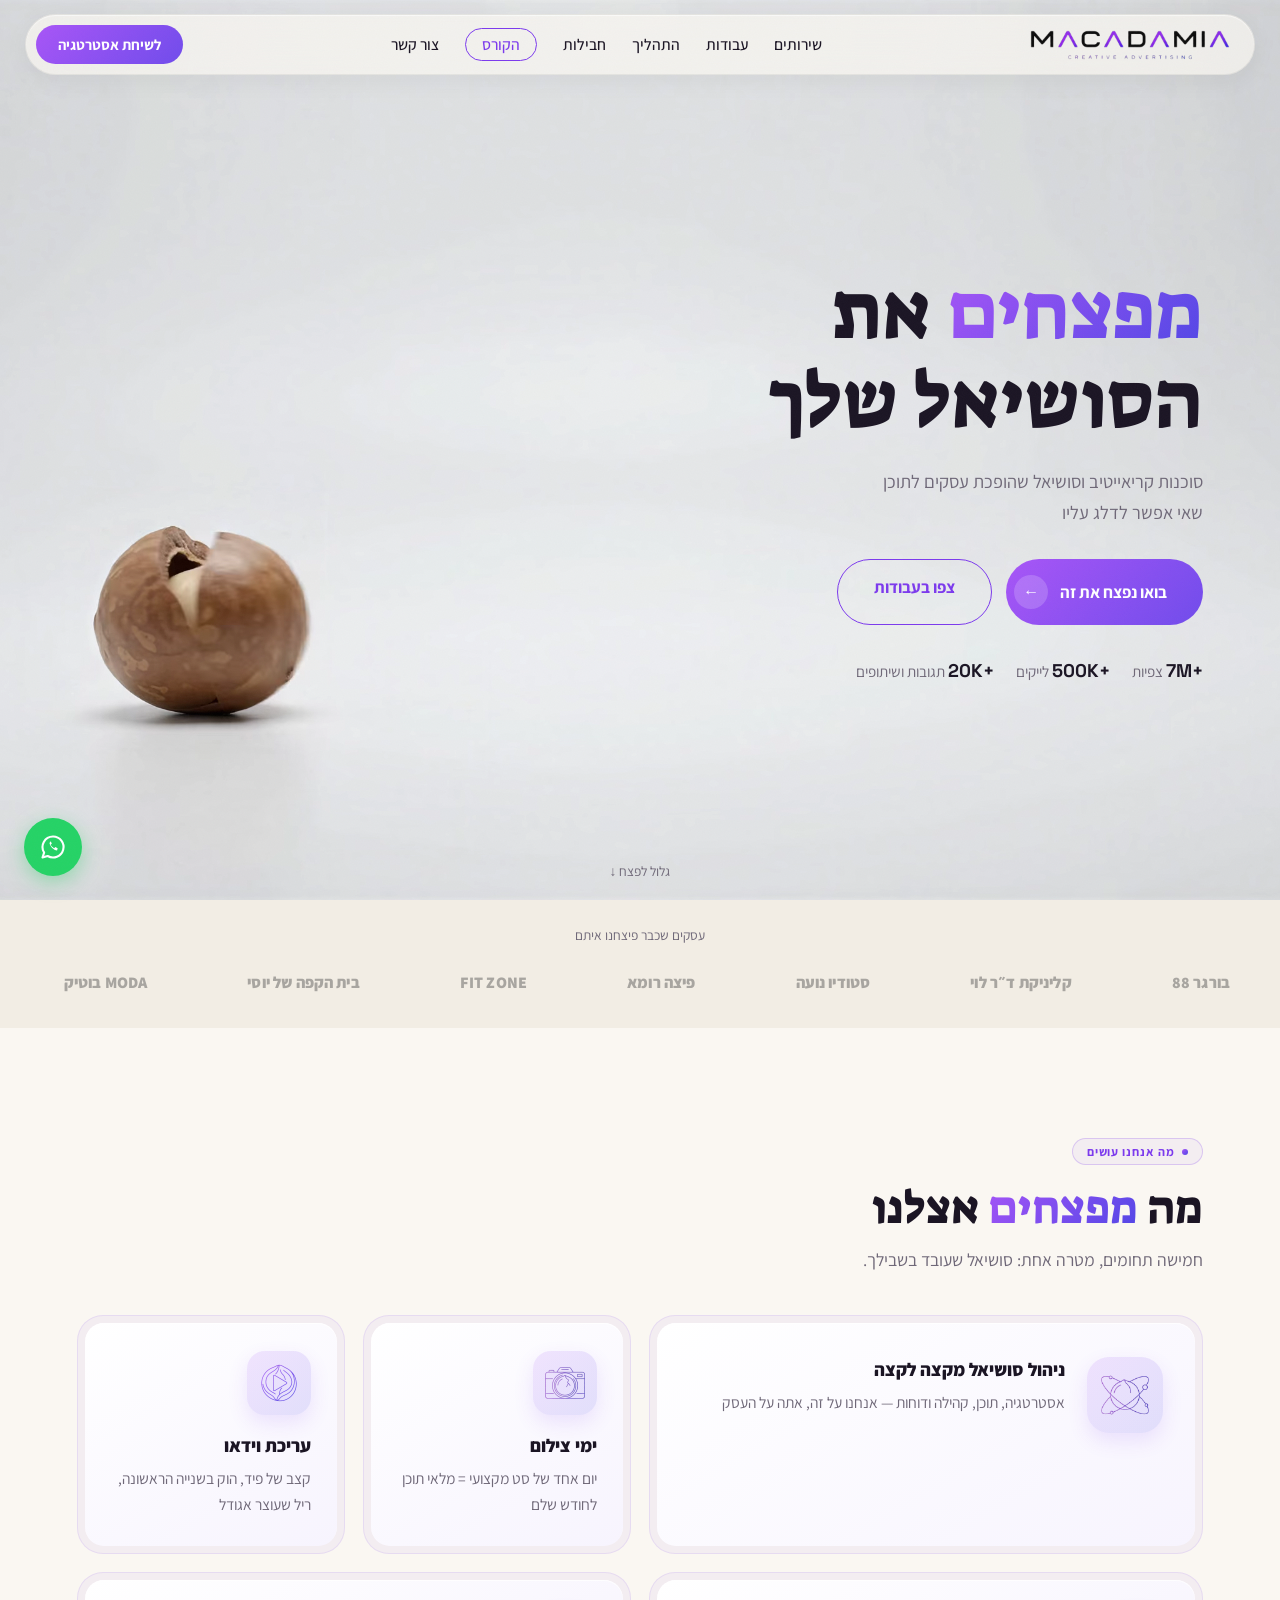
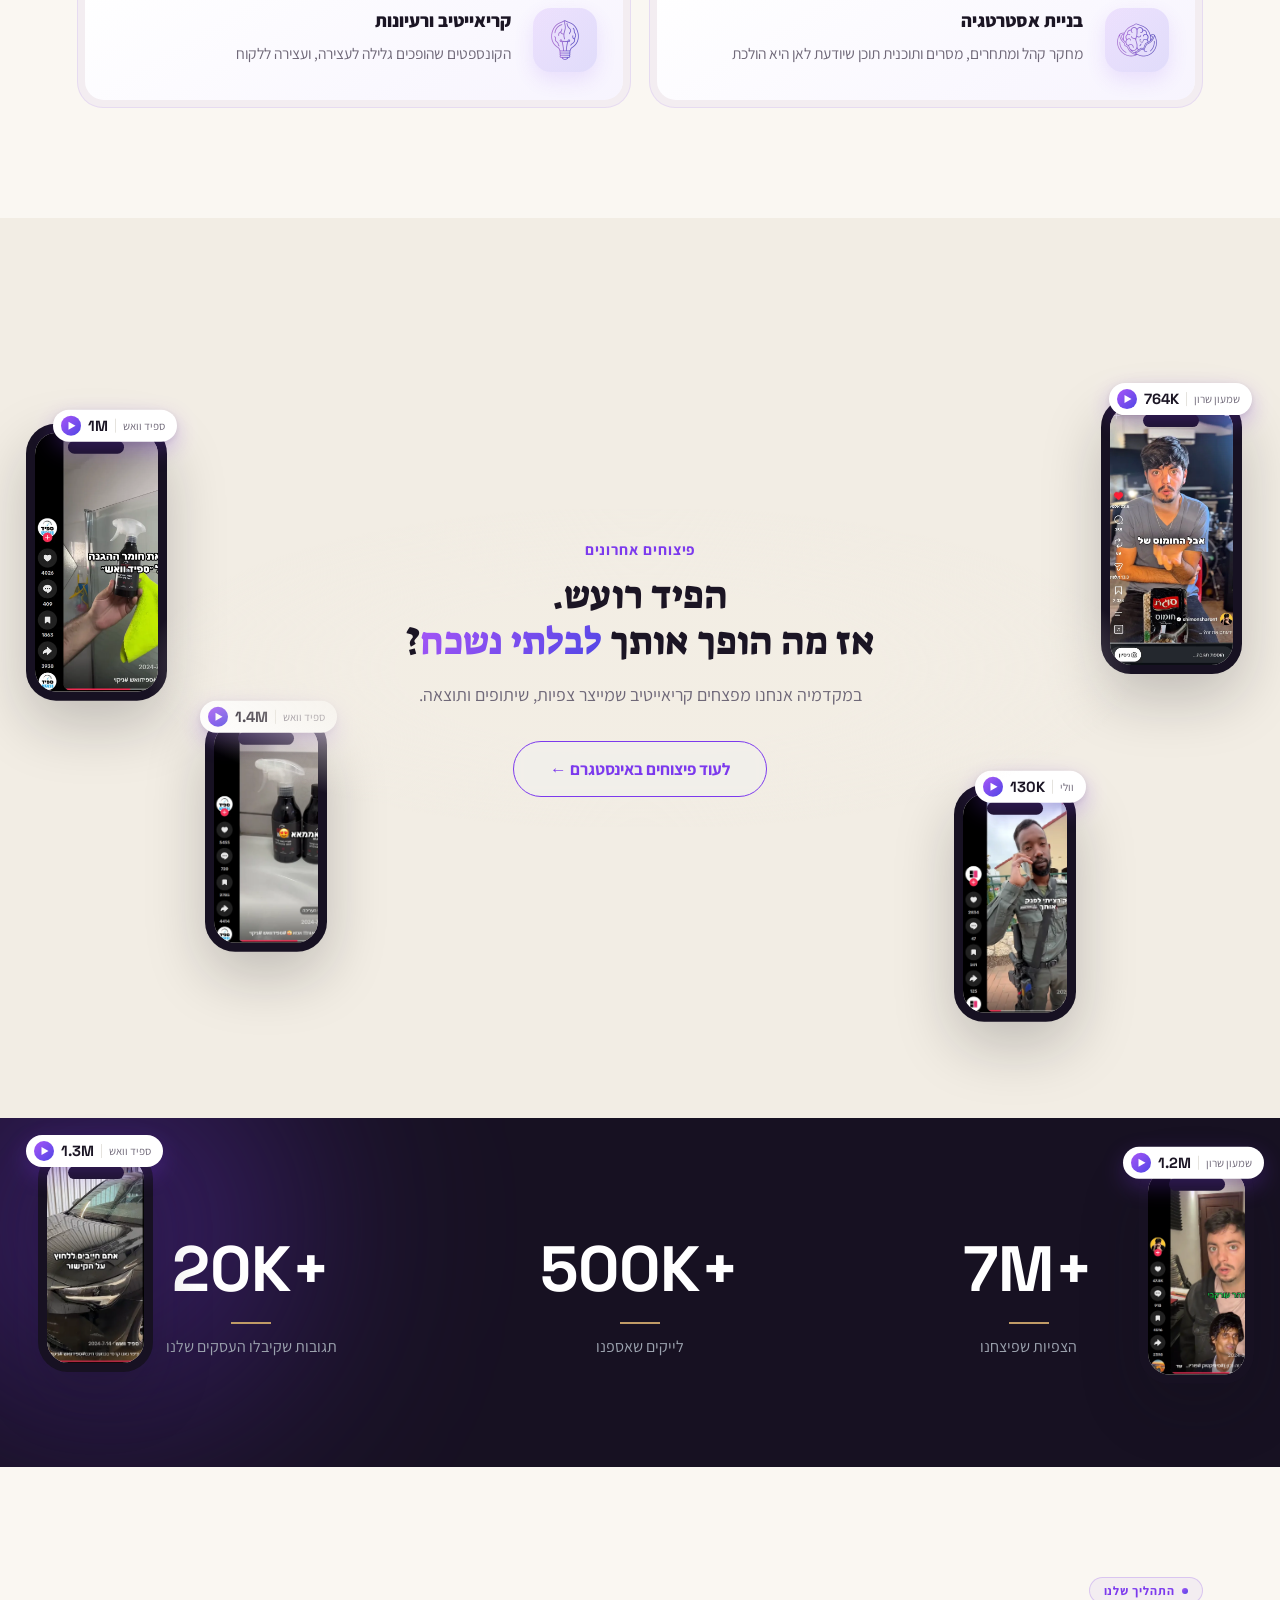
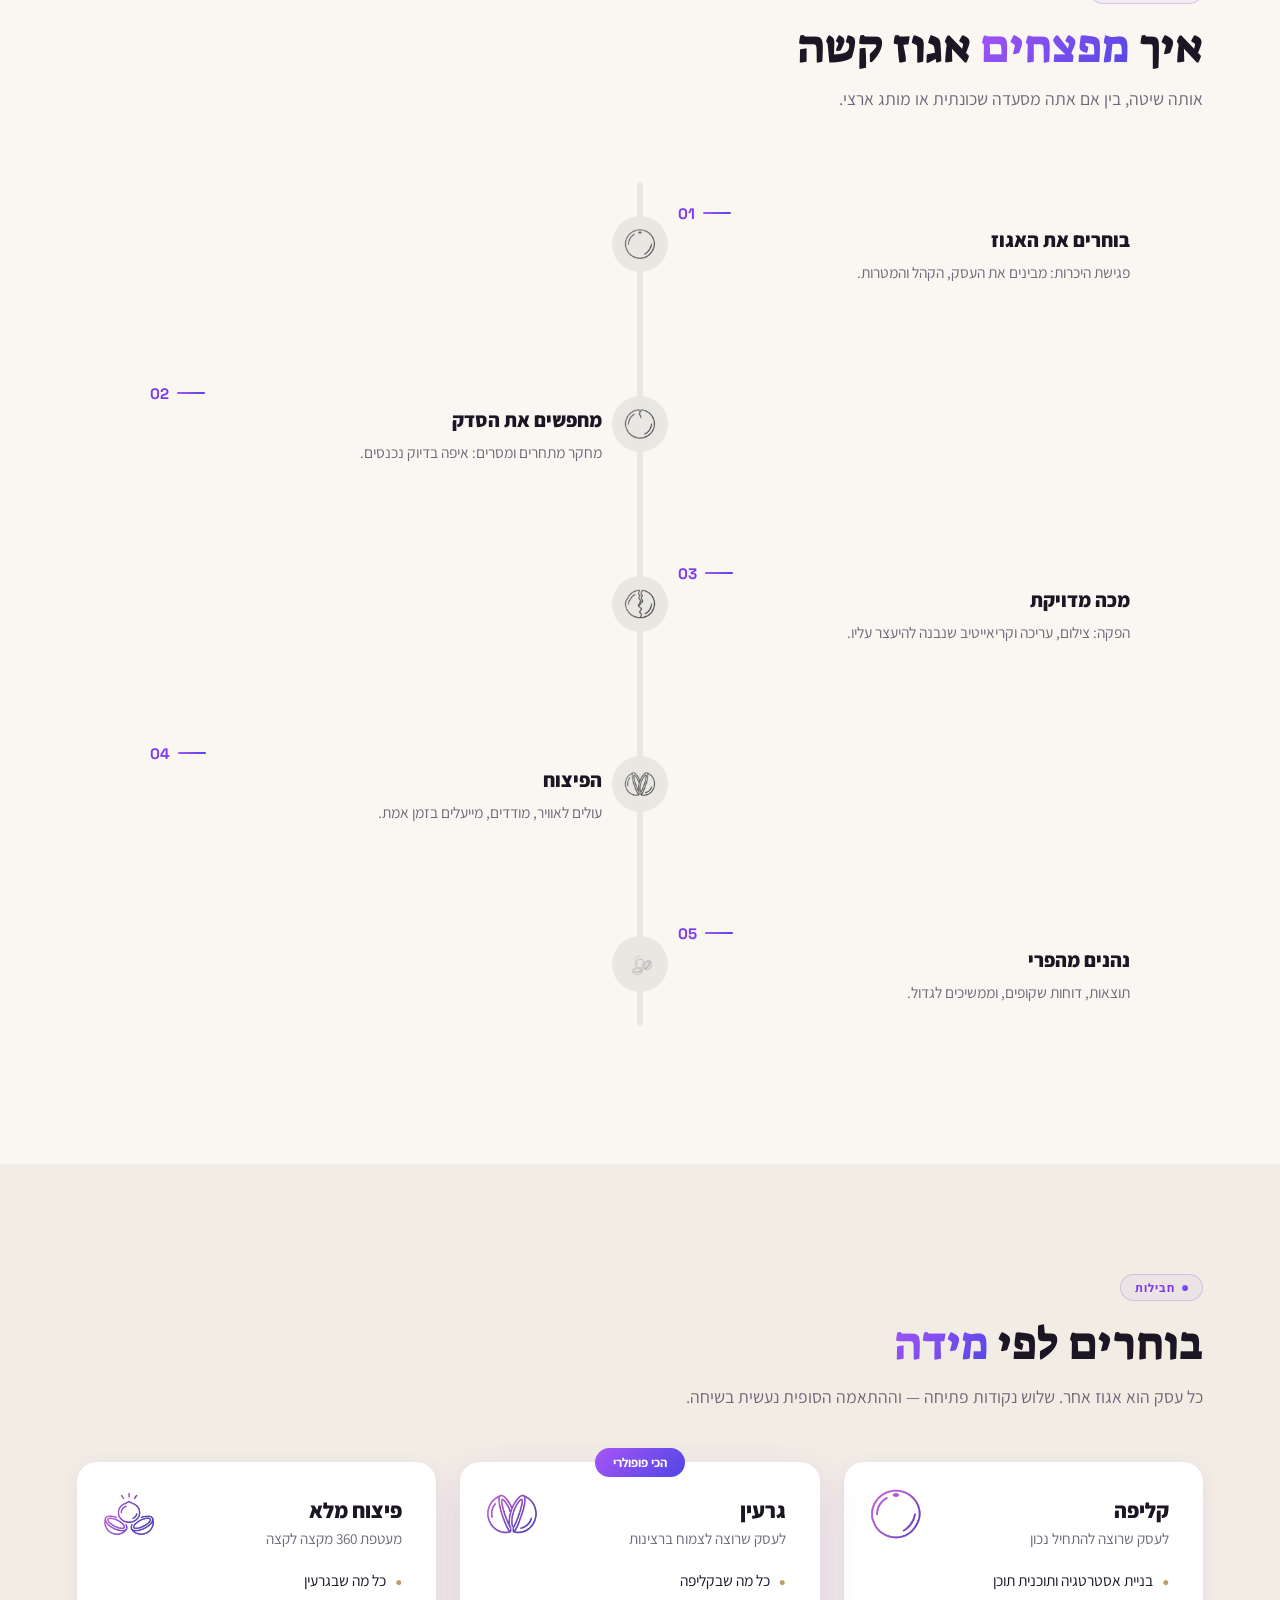
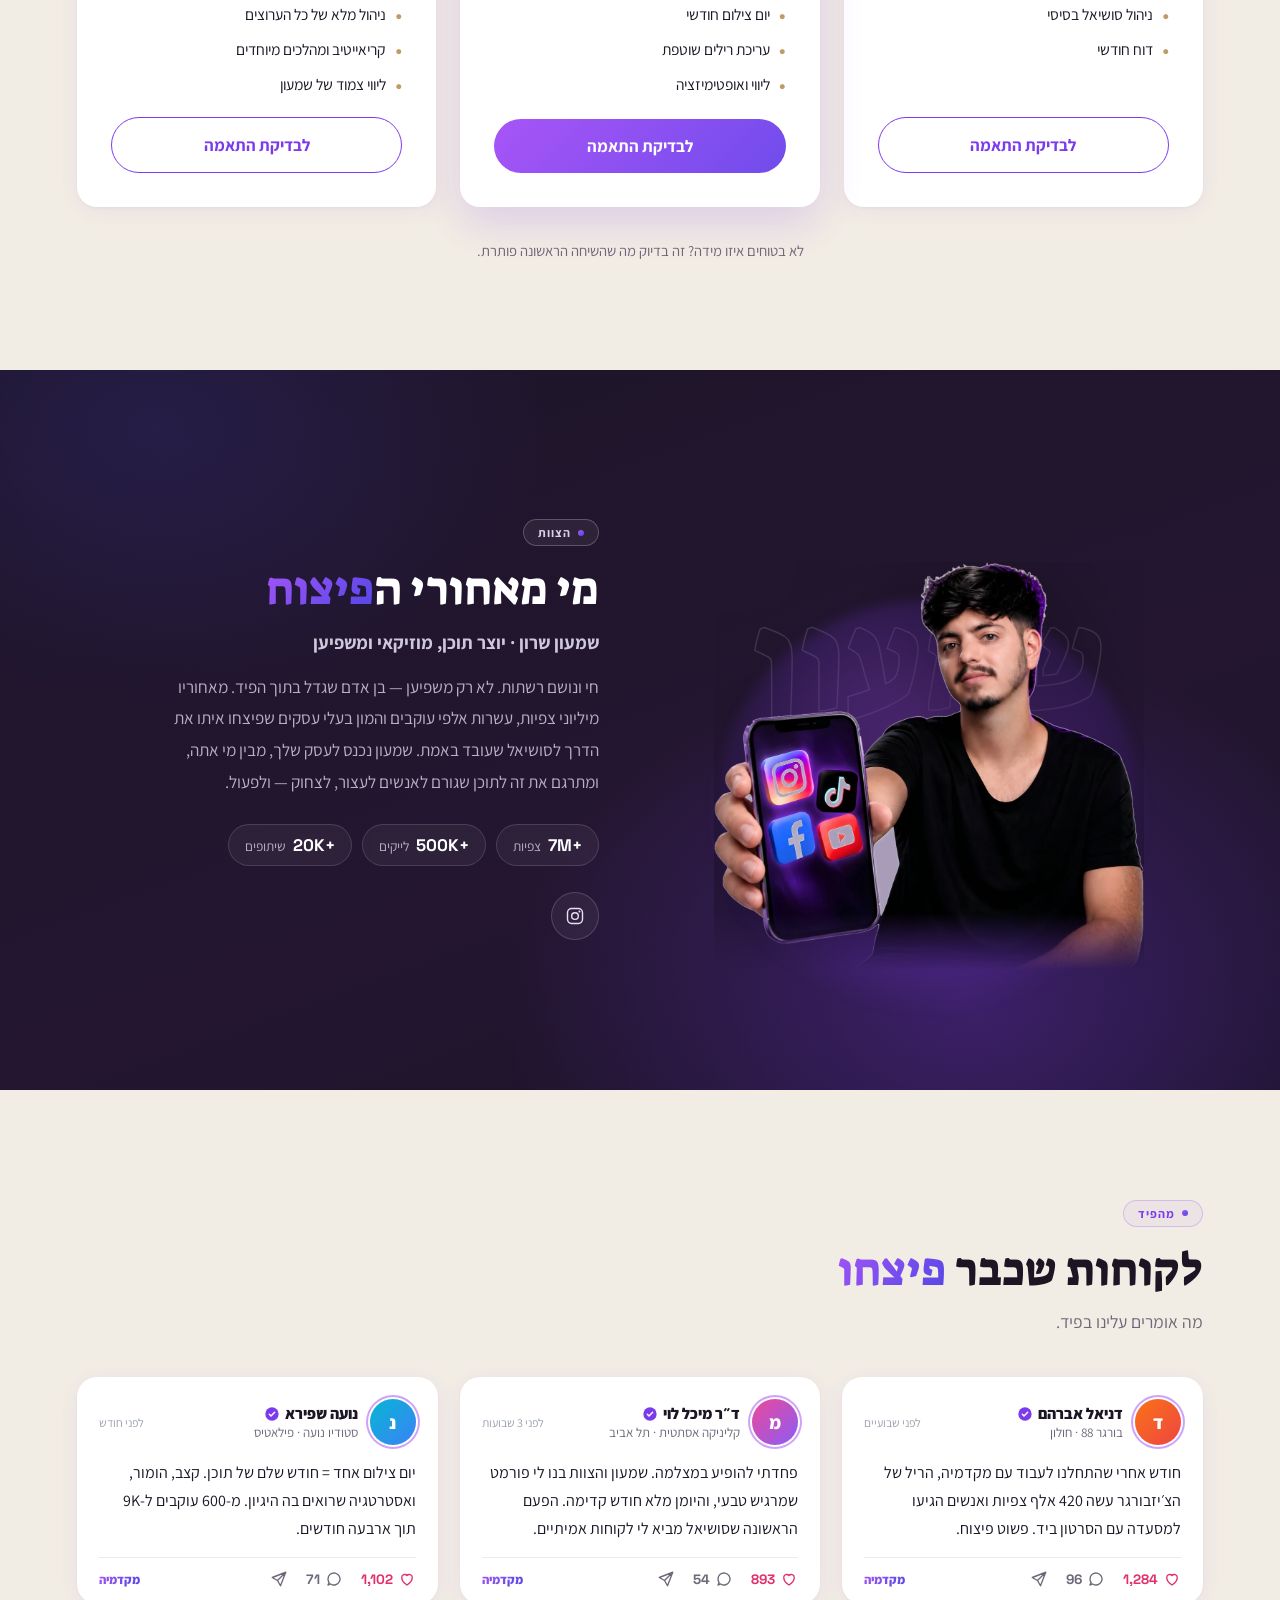
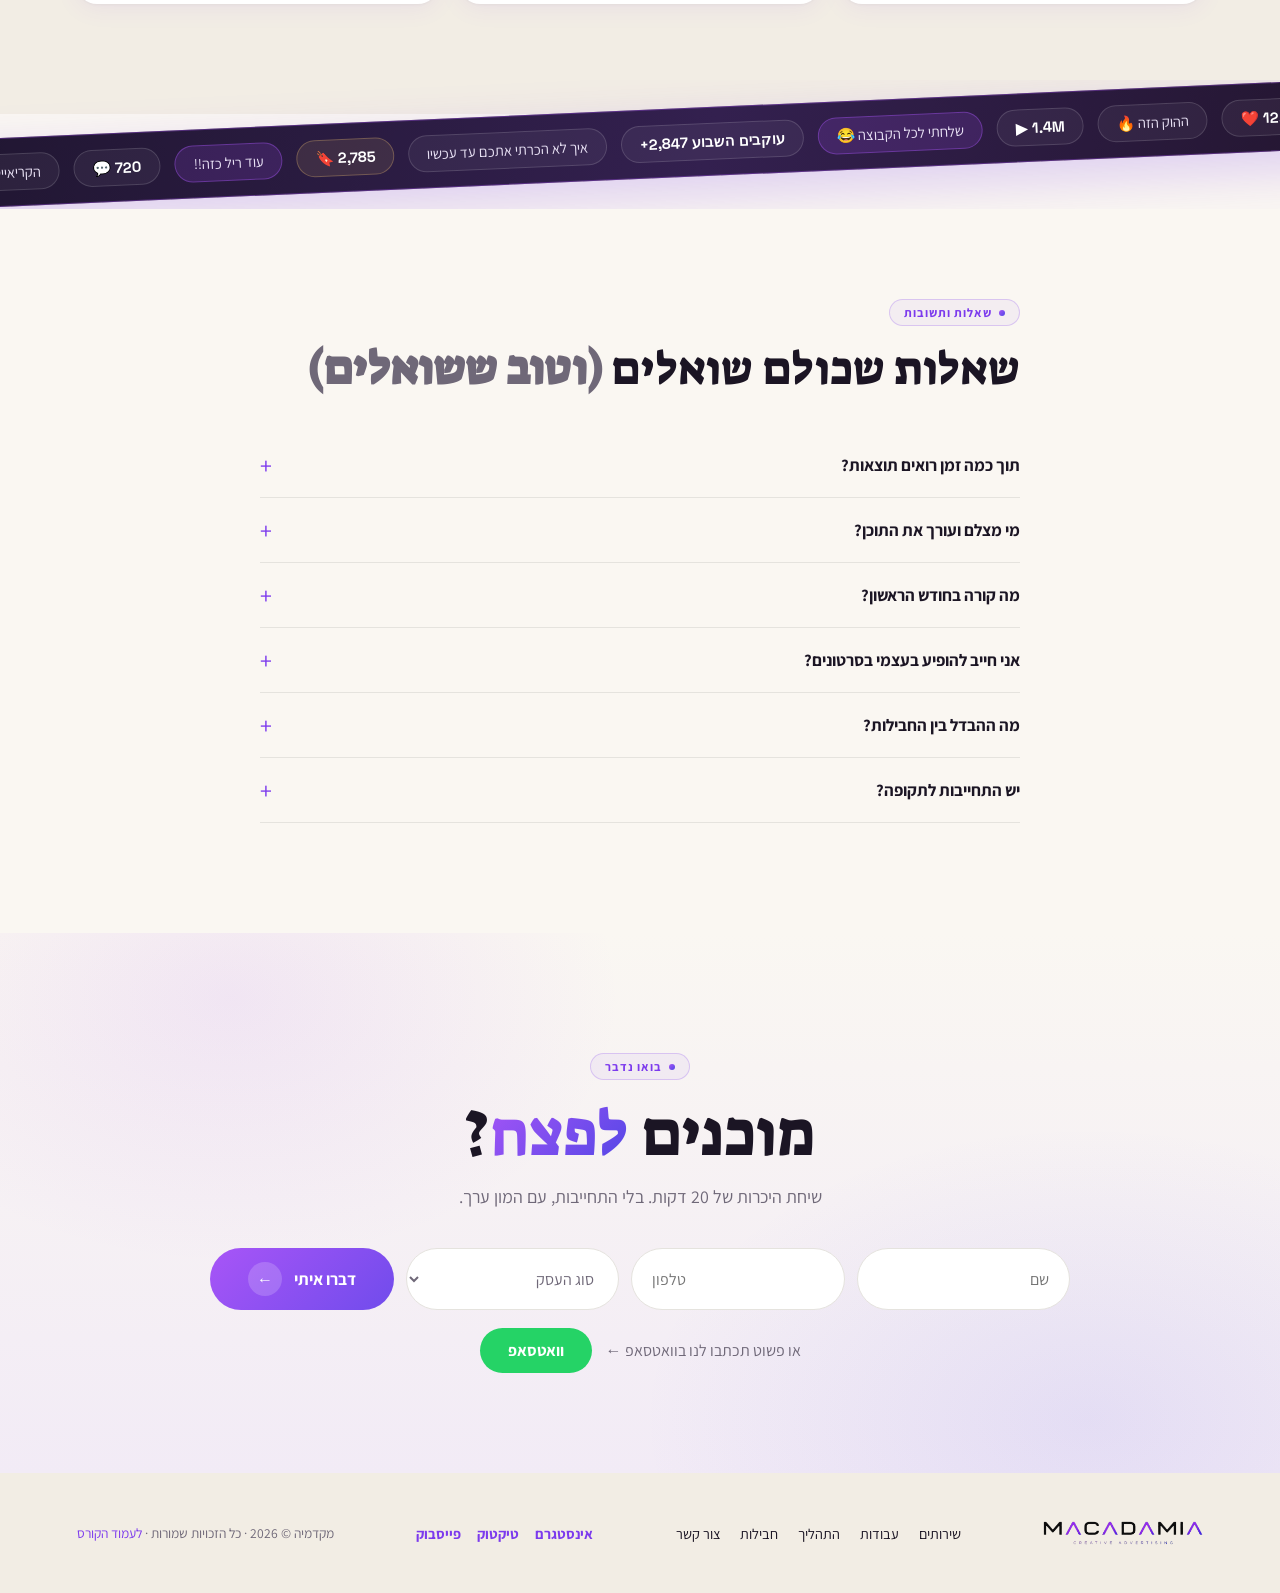
==== commit b84f9a37: "Live feed strip and tamed highlights in the spotlight panel - New diagonal "feed noise" strip after " ====
--- a/index.html
+++ b/index.html
@@ -414,6 +414,41 @@
   </div>
 </section>
 
+
+<!-- ===== פס פיד חי — רעש של רשתות חוצה את הדף ===== -->
+<div class="feed-wrap" aria-hidden="true">
+<div class="feed-strip">
+  <div class="feed-strip-inner">
+    <div class="feed-track">
+      <span class="feed-item"><b>❤️ 12.4K</b></span>
+      <span class="feed-item"><span>ההוק הזה 🔥</span></span>
+      <span class="feed-item"><b>▶ 1.4M</b></span>
+      <span class="feed-item"><span>שלחתי לכל הקבוצה 😂</span></span>
+      <span class="feed-item"><b>+2,847 עוקבים השבוע</b></span>
+      <span class="feed-item"><span>איך לא הכרתי אתכם עד עכשיו</span></span>
+      <span class="feed-item"><b>🔖 2,785</b></span>
+      <span class="feed-item"><span>עוד ריל כזה!!</span></span>
+      <span class="feed-item"><b>💬 720</b></span>
+      <span class="feed-item"><span>הקריאייטיב הזה מטורף</span></span>
+      <span class="feed-item"><b>↗ 4,414 שיתופים</b></span>
+      <span class="feed-item"><span>סוף סוף מישהו שמבין סושיאל</span></span>
+      <span class="feed-item"><b>❤️ 12.4K</b></span>
+      <span class="feed-item"><span>ההוק הזה 🔥</span></span>
+      <span class="feed-item"><b>▶ 1.4M</b></span>
+      <span class="feed-item"><span>שלחתי לכל הקבוצה 😂</span></span>
+      <span class="feed-item"><b>+2,847 עוקבים השבוע</b></span>
+      <span class="feed-item"><span>איך לא הכרתי אתכם עד עכשיו</span></span>
+      <span class="feed-item"><b>🔖 2,785</b></span>
+      <span class="feed-item"><span>עוד ריל כזה!!</span></span>
+      <span class="feed-item"><b>💬 720</b></span>
+      <span class="feed-item"><span>הקריאייטיב הזה מטורף</span></span>
+      <span class="feed-item"><b>↗ 4,414 שיתופים</b></span>
+      <span class="feed-item"><span>סוף סוף מישהו שמבין סושיאל</span></span>
+    </div>
+  </div>
+</div>
+</div>
+
 <!-- ===== FAQ ===== -->
 <section id="faq" class="section">
   <div class="faq-wrap">
--- a/css/main.css
+++ b/css/main.css
@@ -1706,3 +1706,69 @@
   .grad-live { animation: none; }
   .service-card, .floating-phone { transform: none !important; }
 }
+
+/* ---------- פס הפיד השבור ---------- */
+
+.feed-wrap {
+  overflow: hidden; /* חותך את הבליטה של הפס המוטה */
+  padding: 30px 0;
+  margin: -34px 0 -20px;
+  pointer-events: none;
+}
+
+.feed-strip {
+  position: relative;
+  z-index: 2;
+  transform: rotate(-2.5deg);
+  margin-inline: -60px;
+}
+
+.feed-strip-inner {
+  background: linear-gradient(105deg, #201631, #33204F 55%, #241631);
+  border-block: 1px solid rgba(168, 85, 247, 0.35);
+  box-shadow: 0 18px 50px rgba(124, 58, 237, 0.22);
+  overflow: hidden;
+  padding: 15px 0;
+}
+
+.feed-track {
+  display: flex;
+  gap: 14px;
+  width: max-content;
+  animation: mq 46s linear infinite;
+  padding: 0 20px;
+}
+
+.feed-item {
+  flex-shrink: 0;
+  display: inline-flex;
+  align-items: center;
+  border-radius: 999px;
+  padding: 8px 18px;
+  font-size: 0.92rem;
+  white-space: nowrap;
+  color: #E9E2F5;
+  border: 1px solid rgba(255, 255, 255, 0.14);
+  background: rgba(255, 255, 255, 0.05);
+}
+.feed-item b {
+  font-family: var(--font-latin);
+  font-weight: 700;
+  color: #fff;
+  direction: ltr;
+  unicode-bidi: embed;
+}
+.feed-item:nth-child(4n) { background: rgba(168, 85, 247, 0.16); border-color: rgba(168, 85, 247, 0.4); }
+.feed-item:nth-child(7n) { background: rgba(192, 155, 102, 0.14); border-color: rgba(192, 155, 102, 0.4); }
+
+@media (max-width: 880px) {
+  .feed-wrap { padding: 24px 0; margin: -26px 0 -14px; }
+  .feed-strip { transform: rotate(-3.5deg); margin-inline: -40px; }
+  .feed-strip-inner { padding: 11px 0; }
+  .feed-item { font-size: 0.8rem; padding: 6px 13px; }
+  .feed-track { animation-duration: 34s; }
+}
+
+@media (prefers-reduced-motion: reduce) {
+  .feed-track { animation-duration: 200s; }
+}
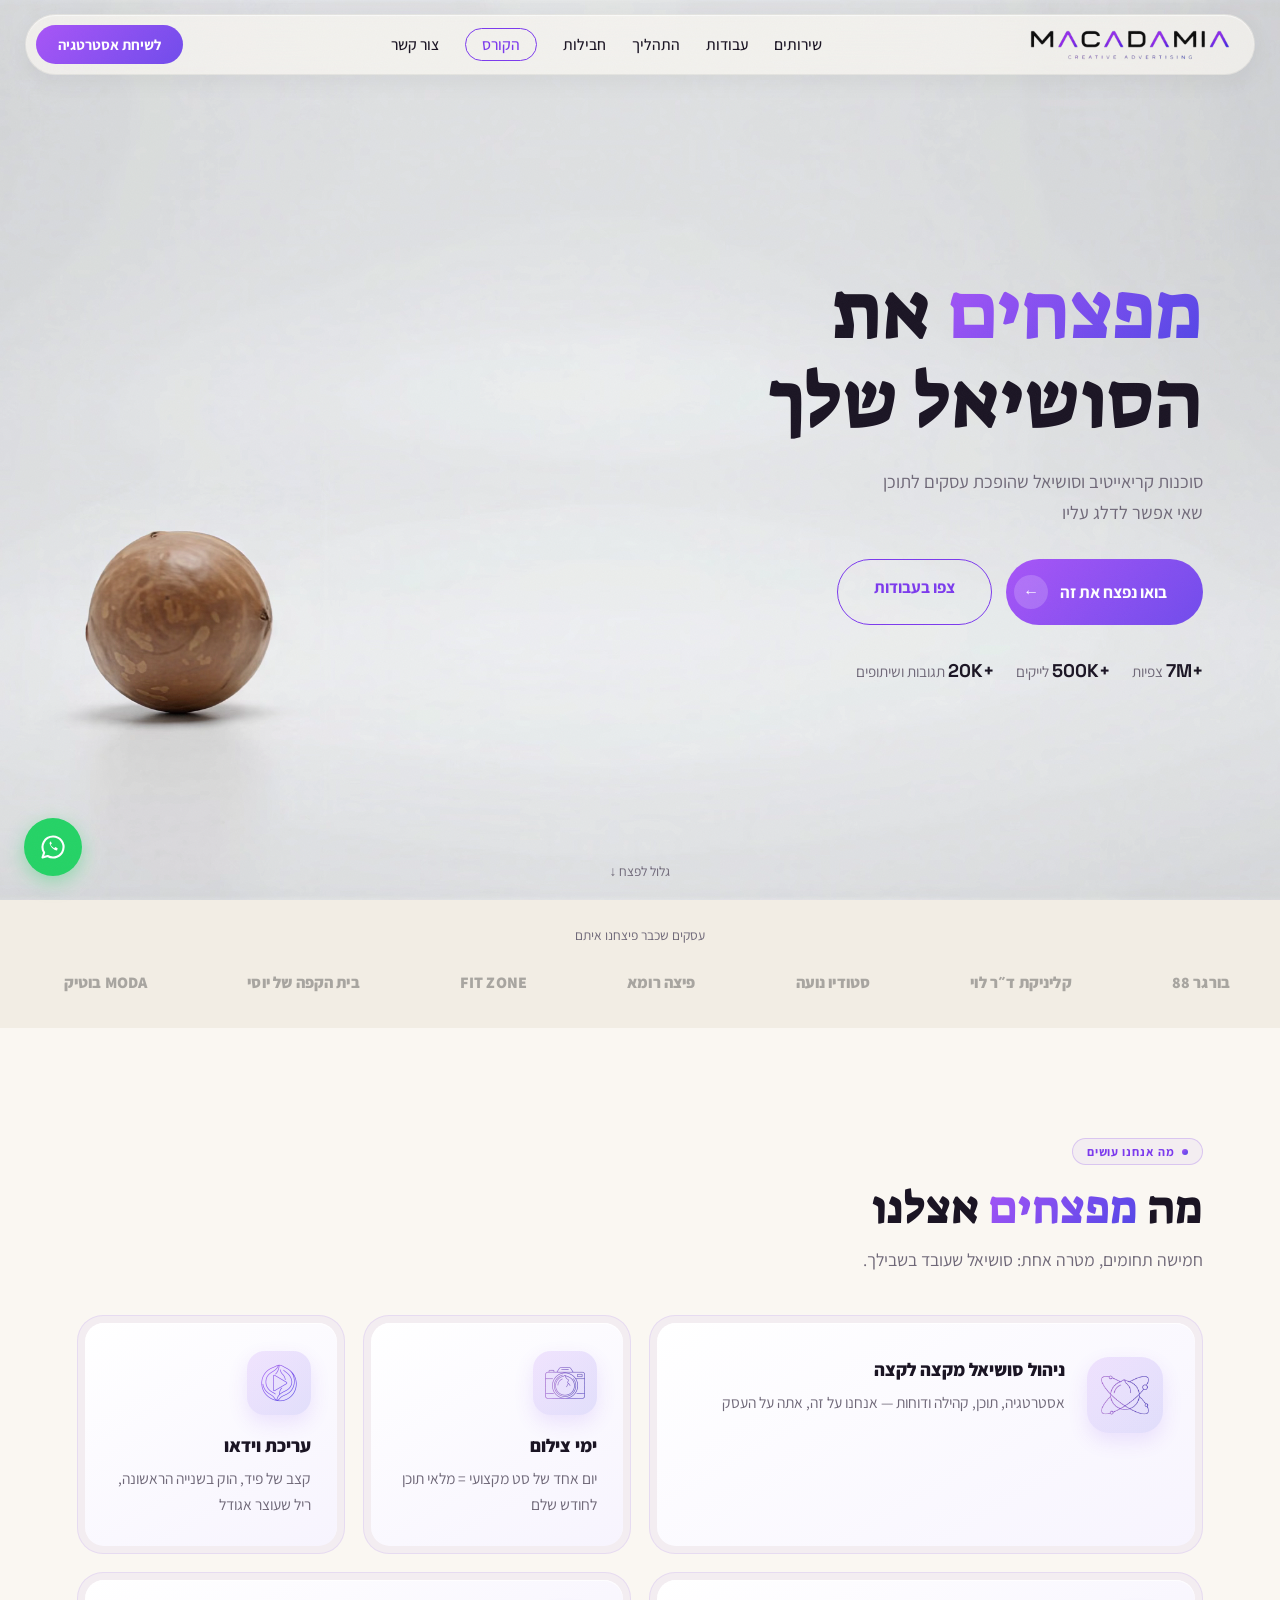
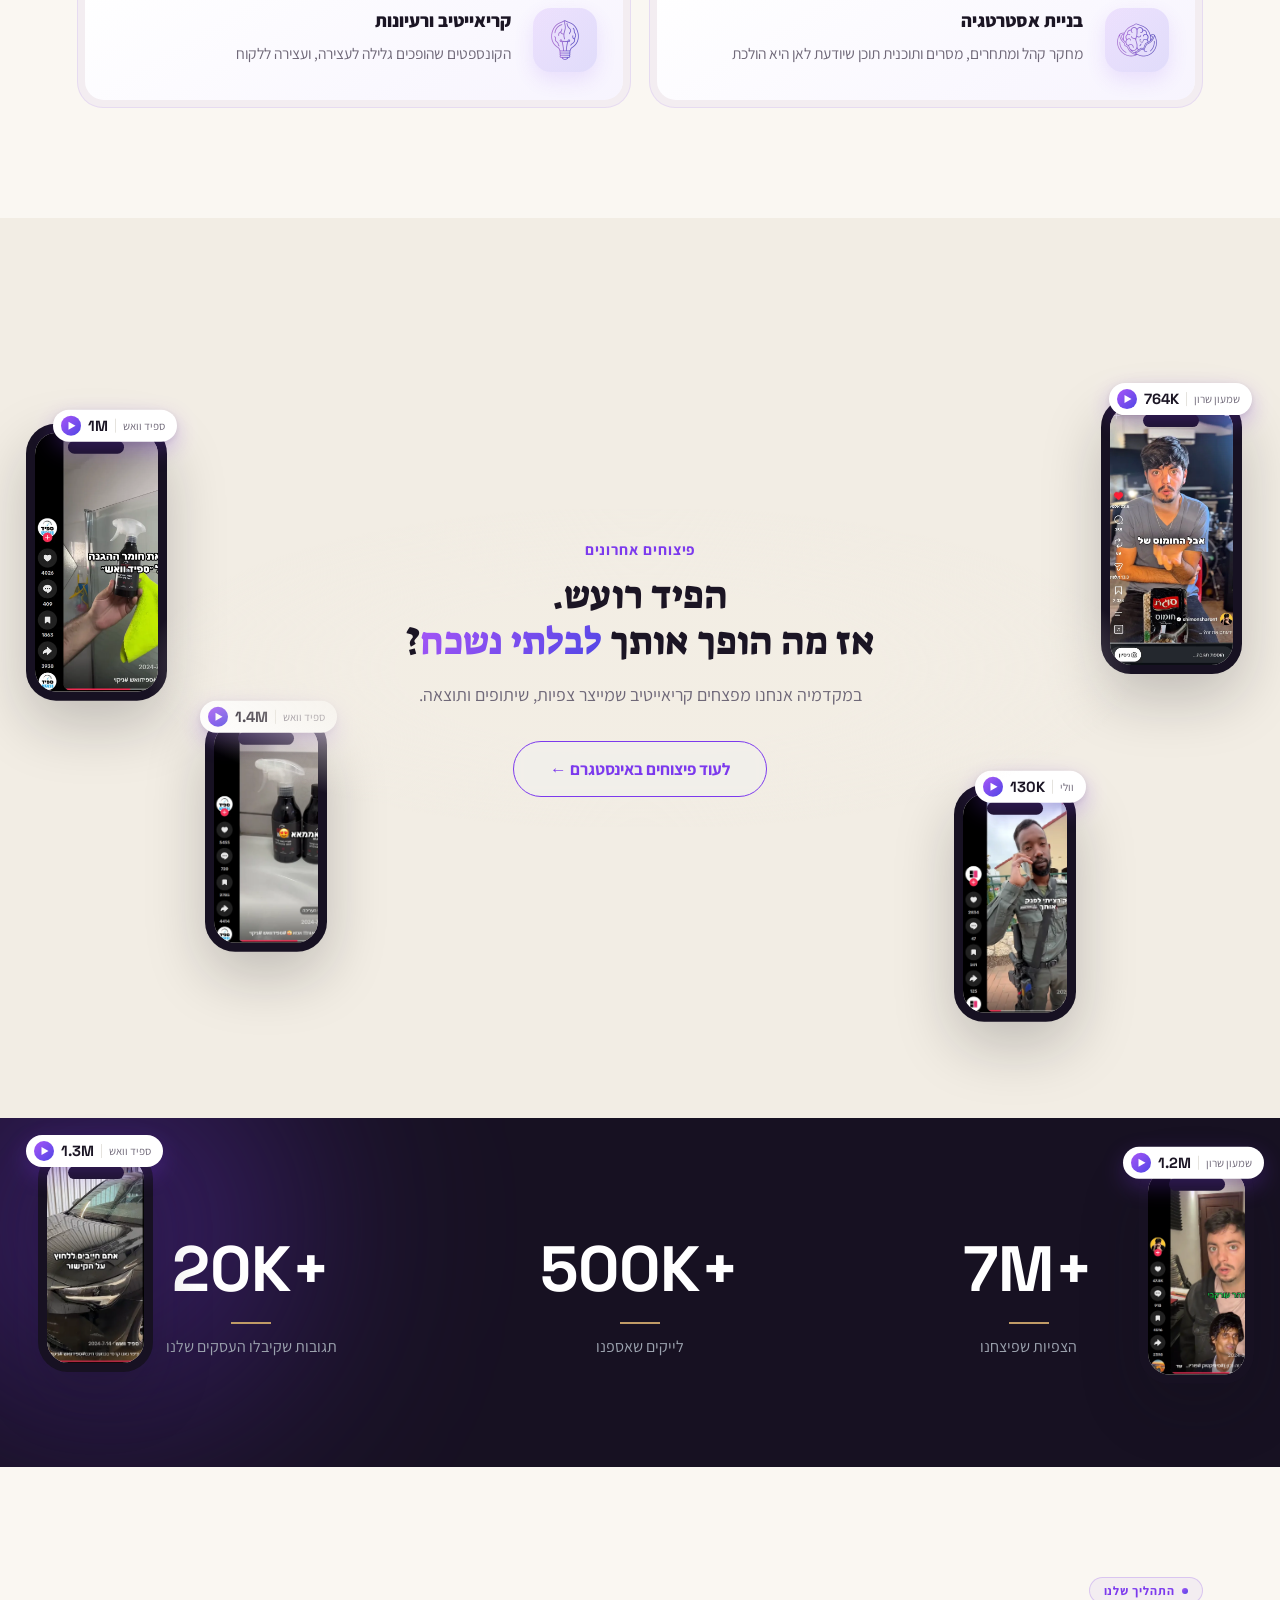
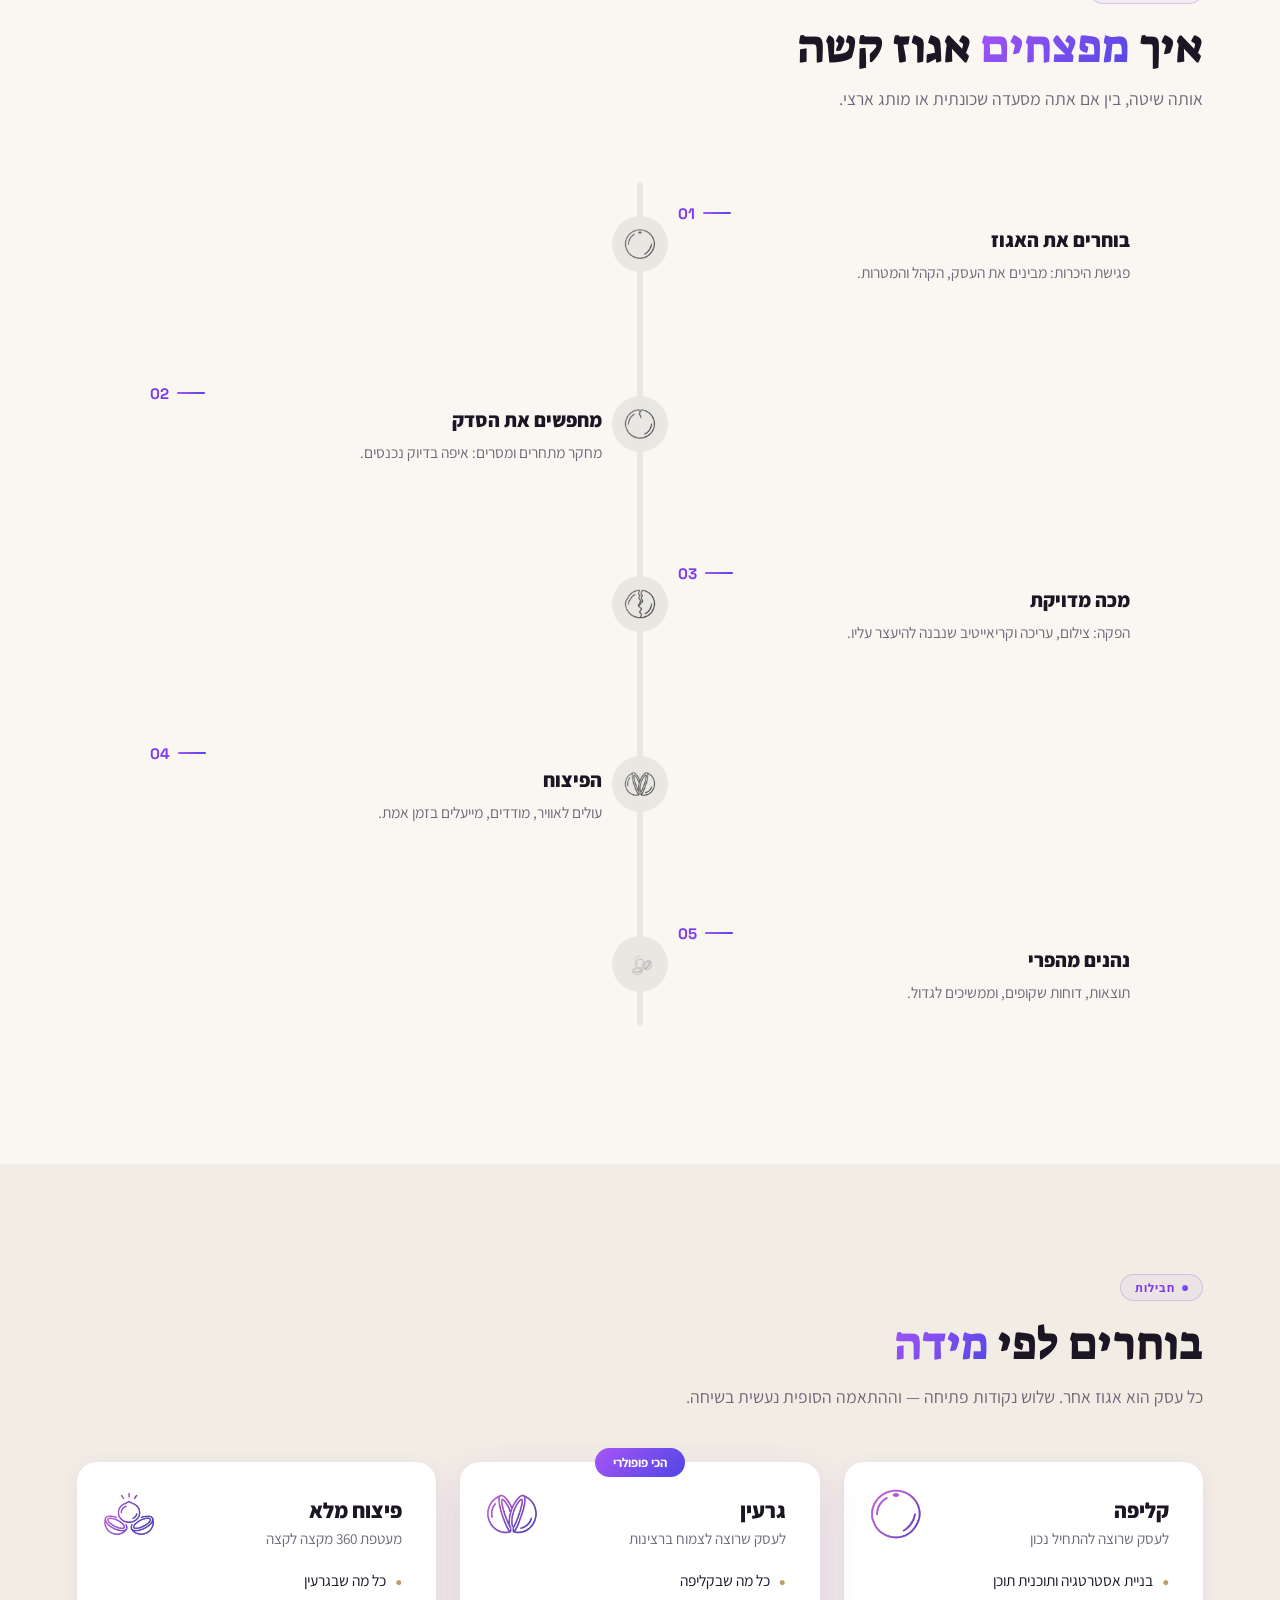
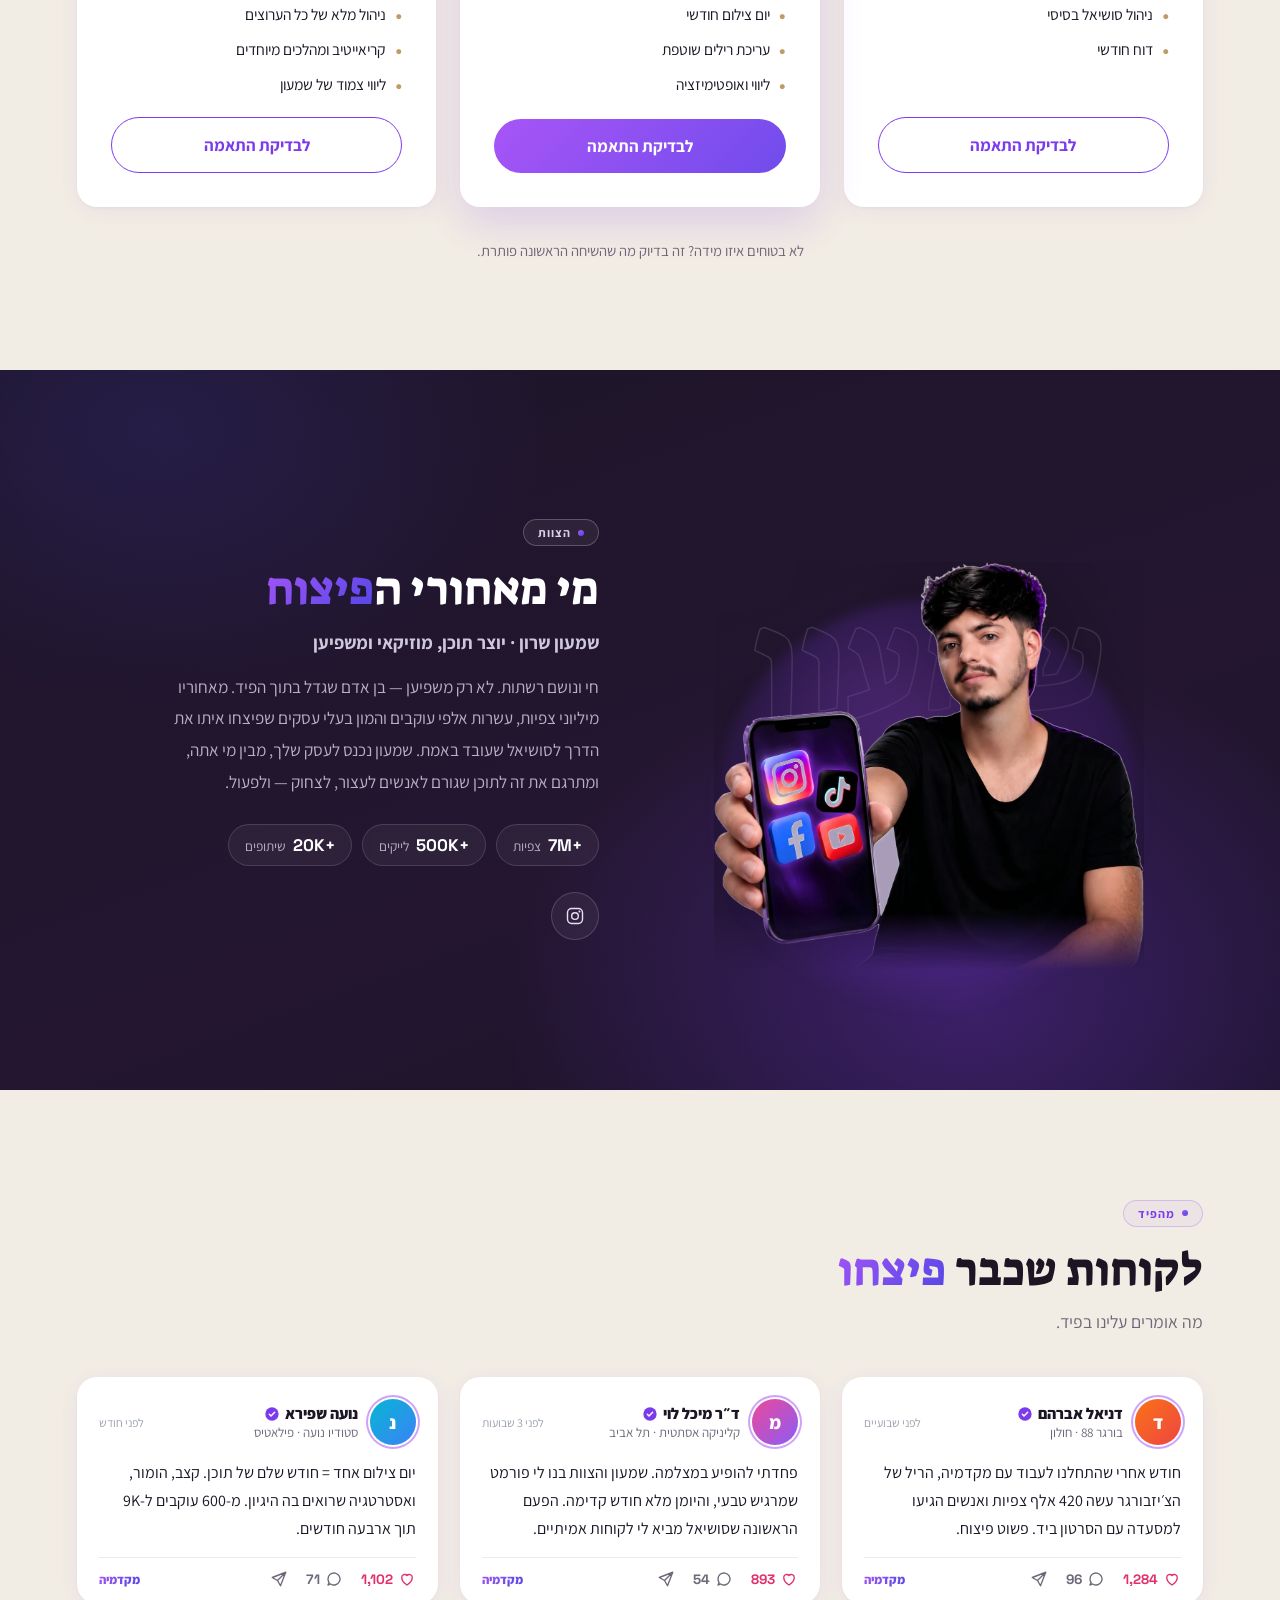
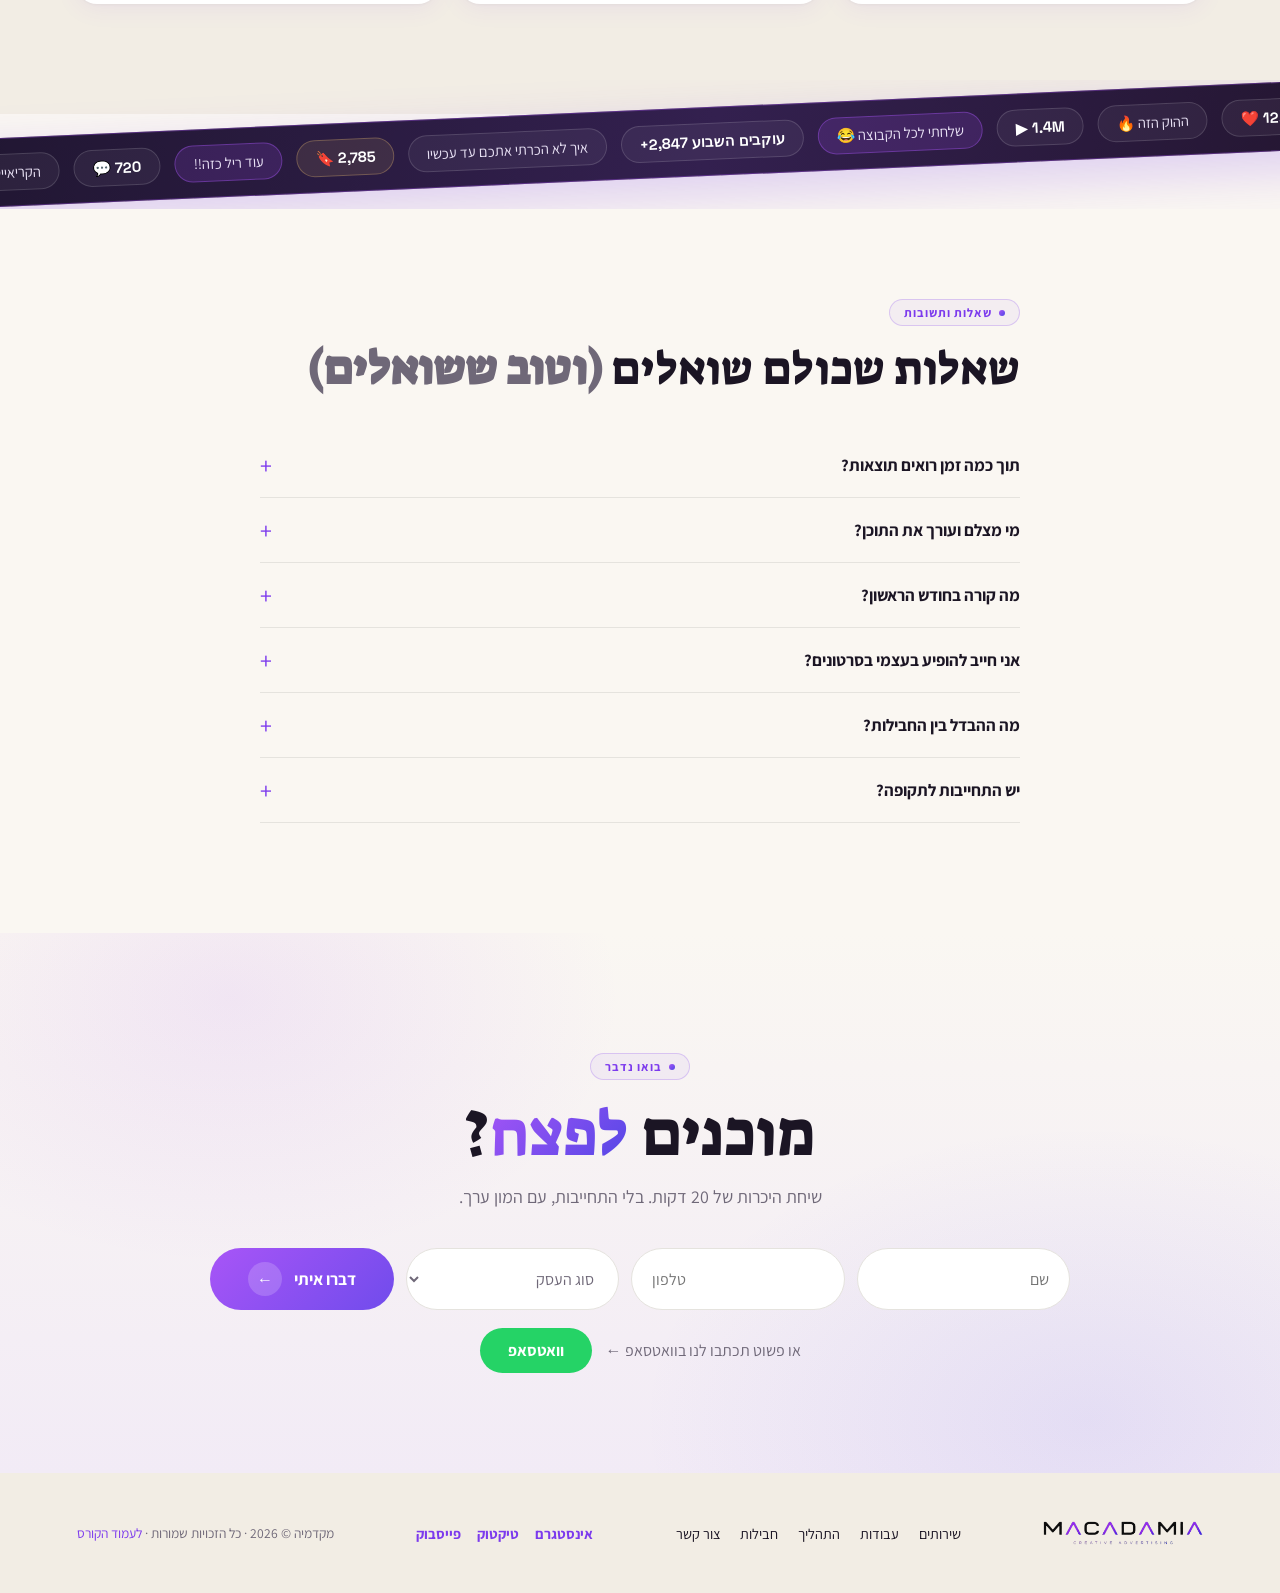
==== commit c0894a78: "Cache-bust CSS/JS with a version query so browsers pick up new deploys Co-Authored-By: Claude Fable " ====
--- a/index.html
+++ b/index.html
@@ -9,7 +9,7 @@
 <link rel="preconnect" href="https://fonts.googleapis.com">
 <link rel="preconnect" href="https://fonts.gstatic.com" crossorigin>
 <link href="https://fonts.googleapis.com/css2?family=Suez+One&family=Assistant:wght@400;600;700;800&family=Space+Grotesk:wght@500;700&display=swap" rel="stylesheet">
-<link rel="stylesheet" href="css/main.css">
+<link rel="stylesheet" href="css/main.css?v=b84f9a3">
 </head>
 <body>
 
@@ -529,7 +529,7 @@
   <svg viewBox="0 0 24 24" width="28" height="28"><path d="M12 3a9 9 0 0 0-7.6 13.8L3 21l4.4-1.3A9 9 0 1 0 12 3z" fill="none" stroke="#fff" stroke-width="1.8" stroke-linejoin="round"/><path d="M9 8.5c.5 3 3.5 6 6.5 6.5l.5-2-2-1-1 1c-1-.5-2.5-2-3-3l1-1-1-2z" fill="#fff"/></svg>
 </a>
 
-<script src="js/config.js"></script>
-<script src="js/main.js"></script>
+<script src="js/config.js?v=b84f9a3"></script>
+<script src="js/main.js?v=b84f9a3"></script>
 </body>
 </html>
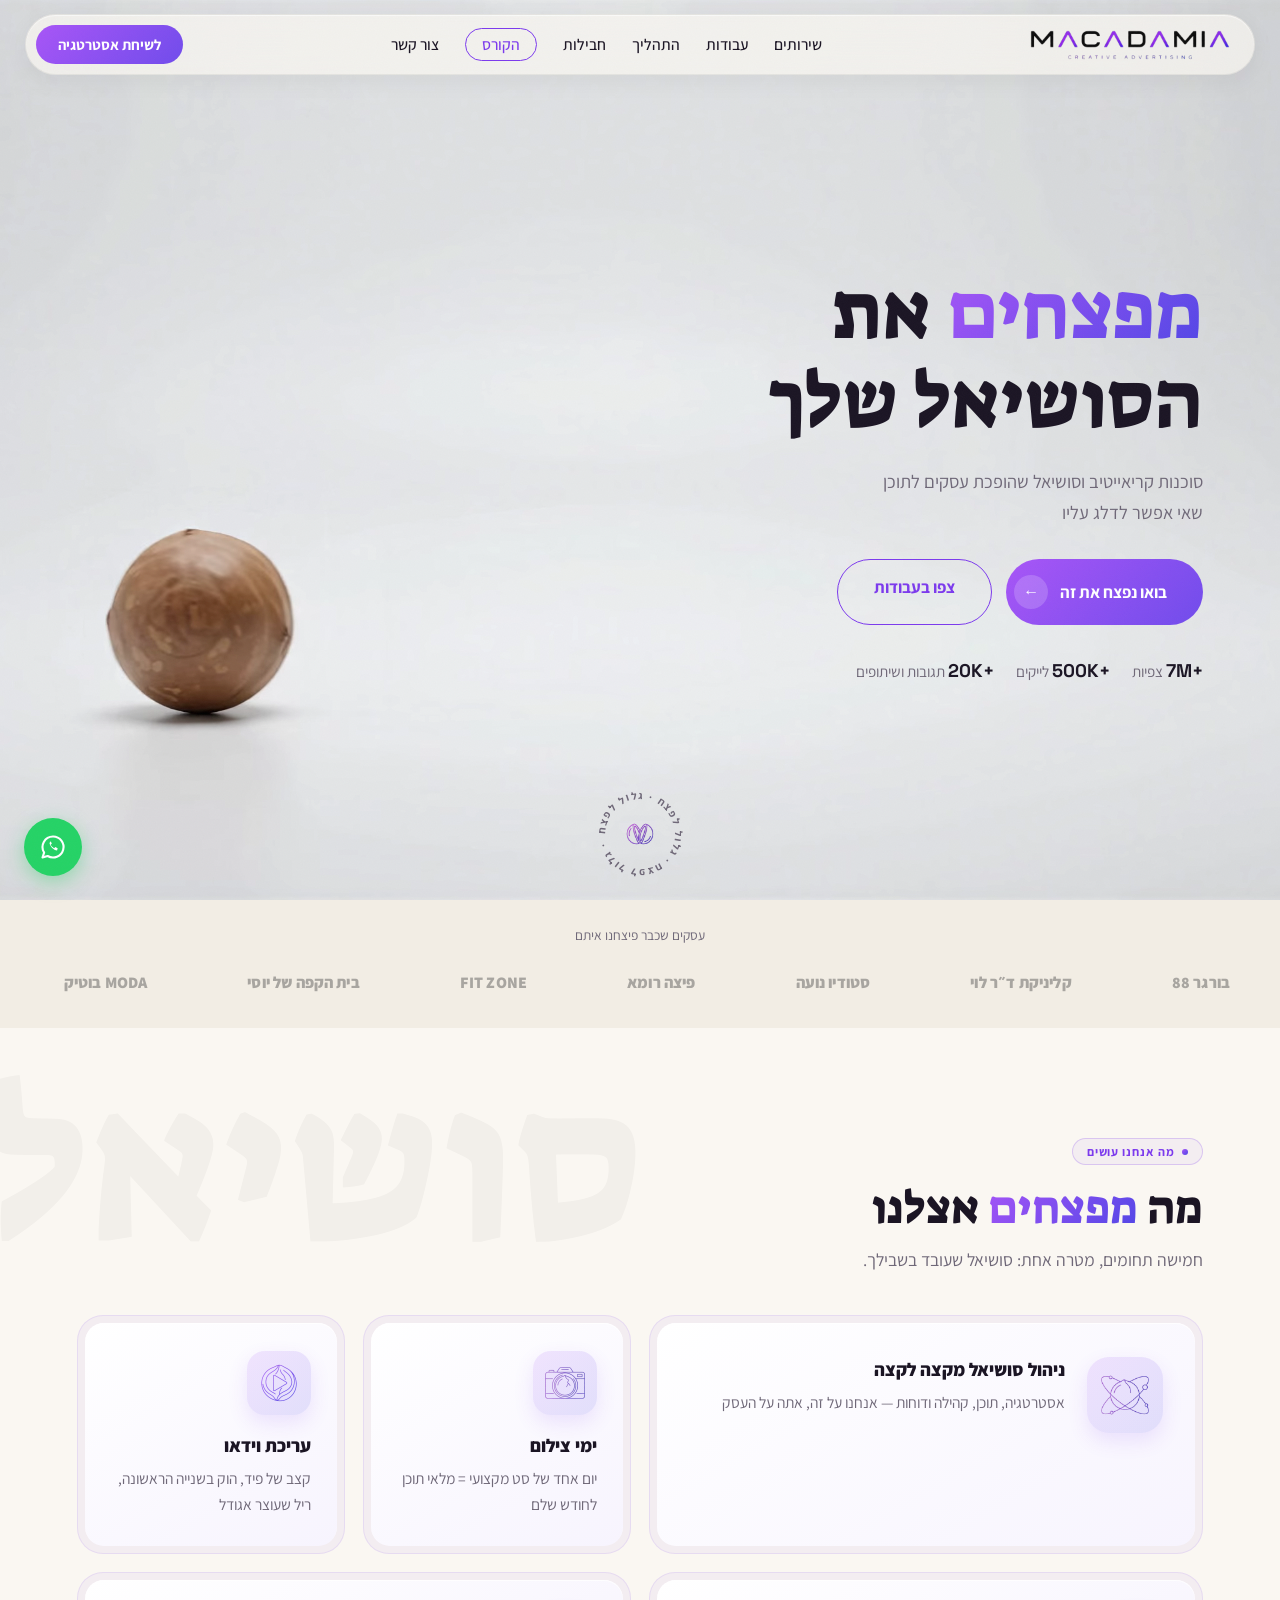
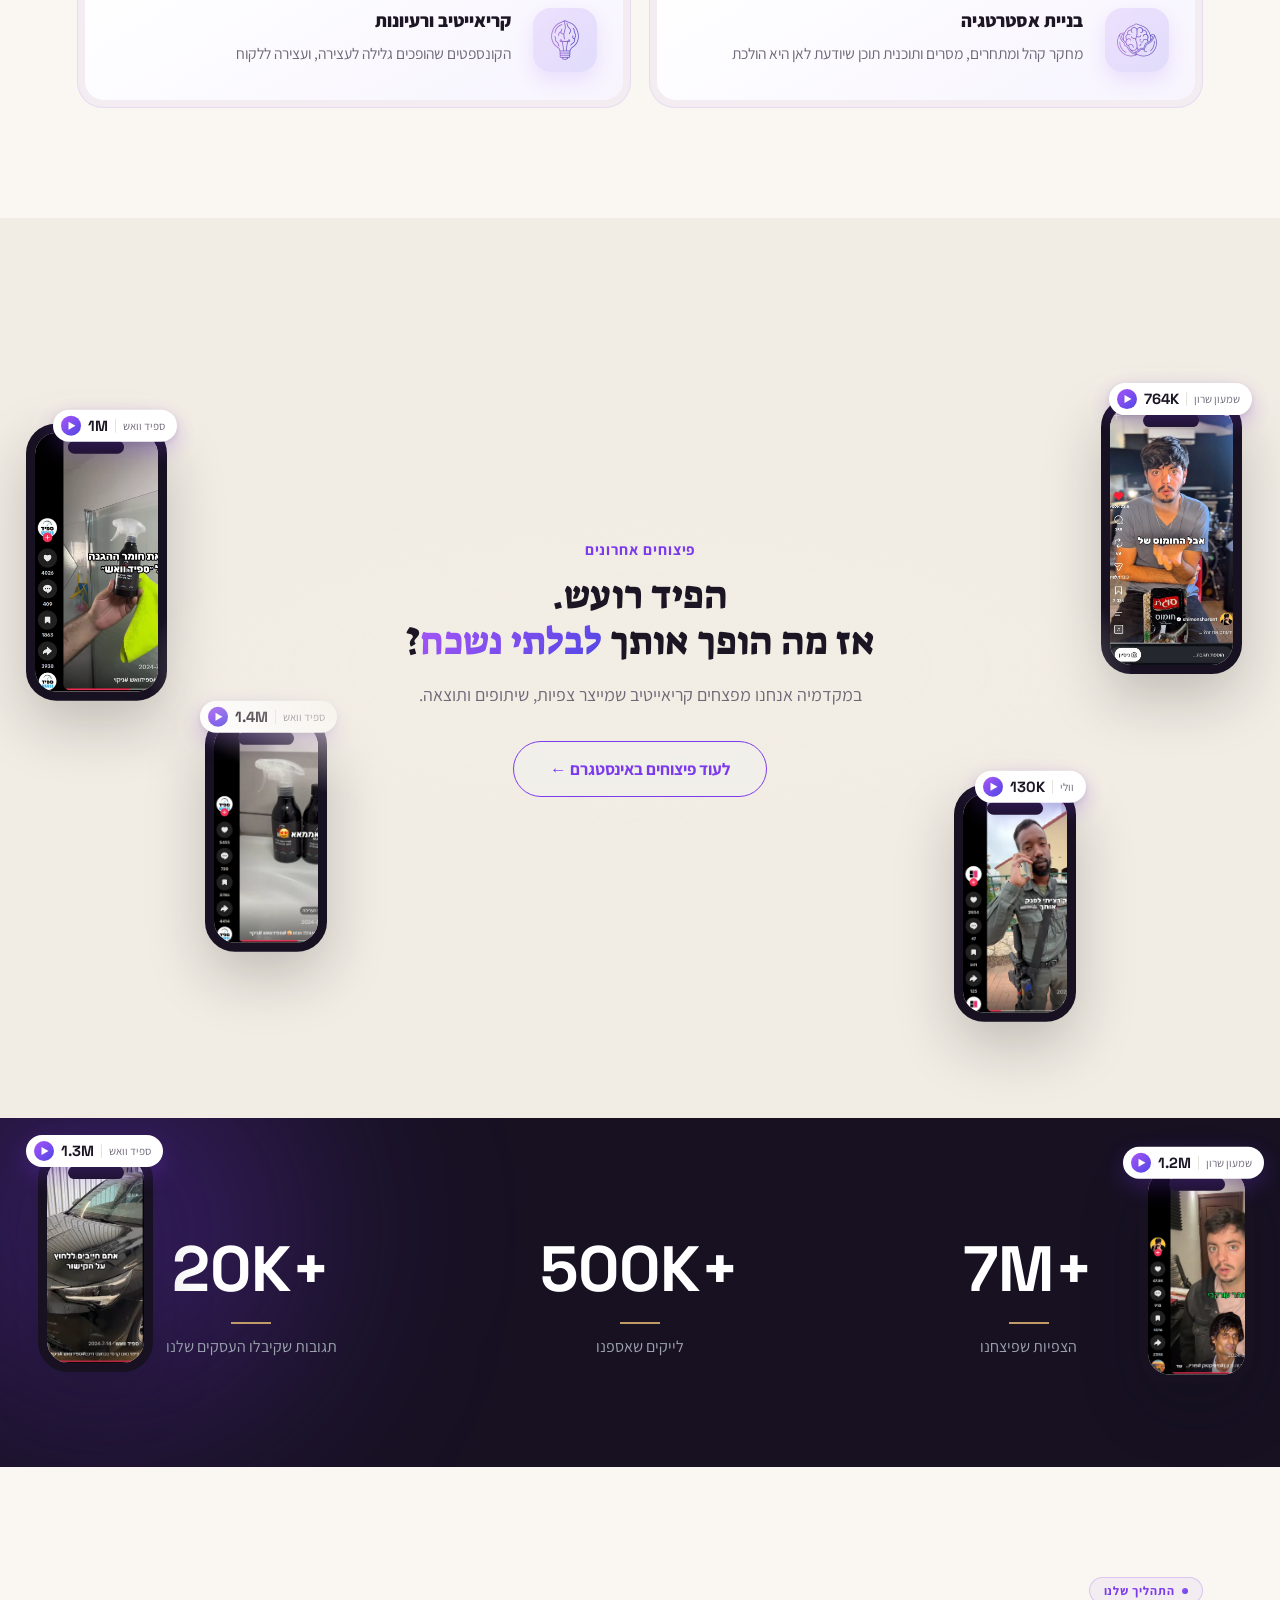
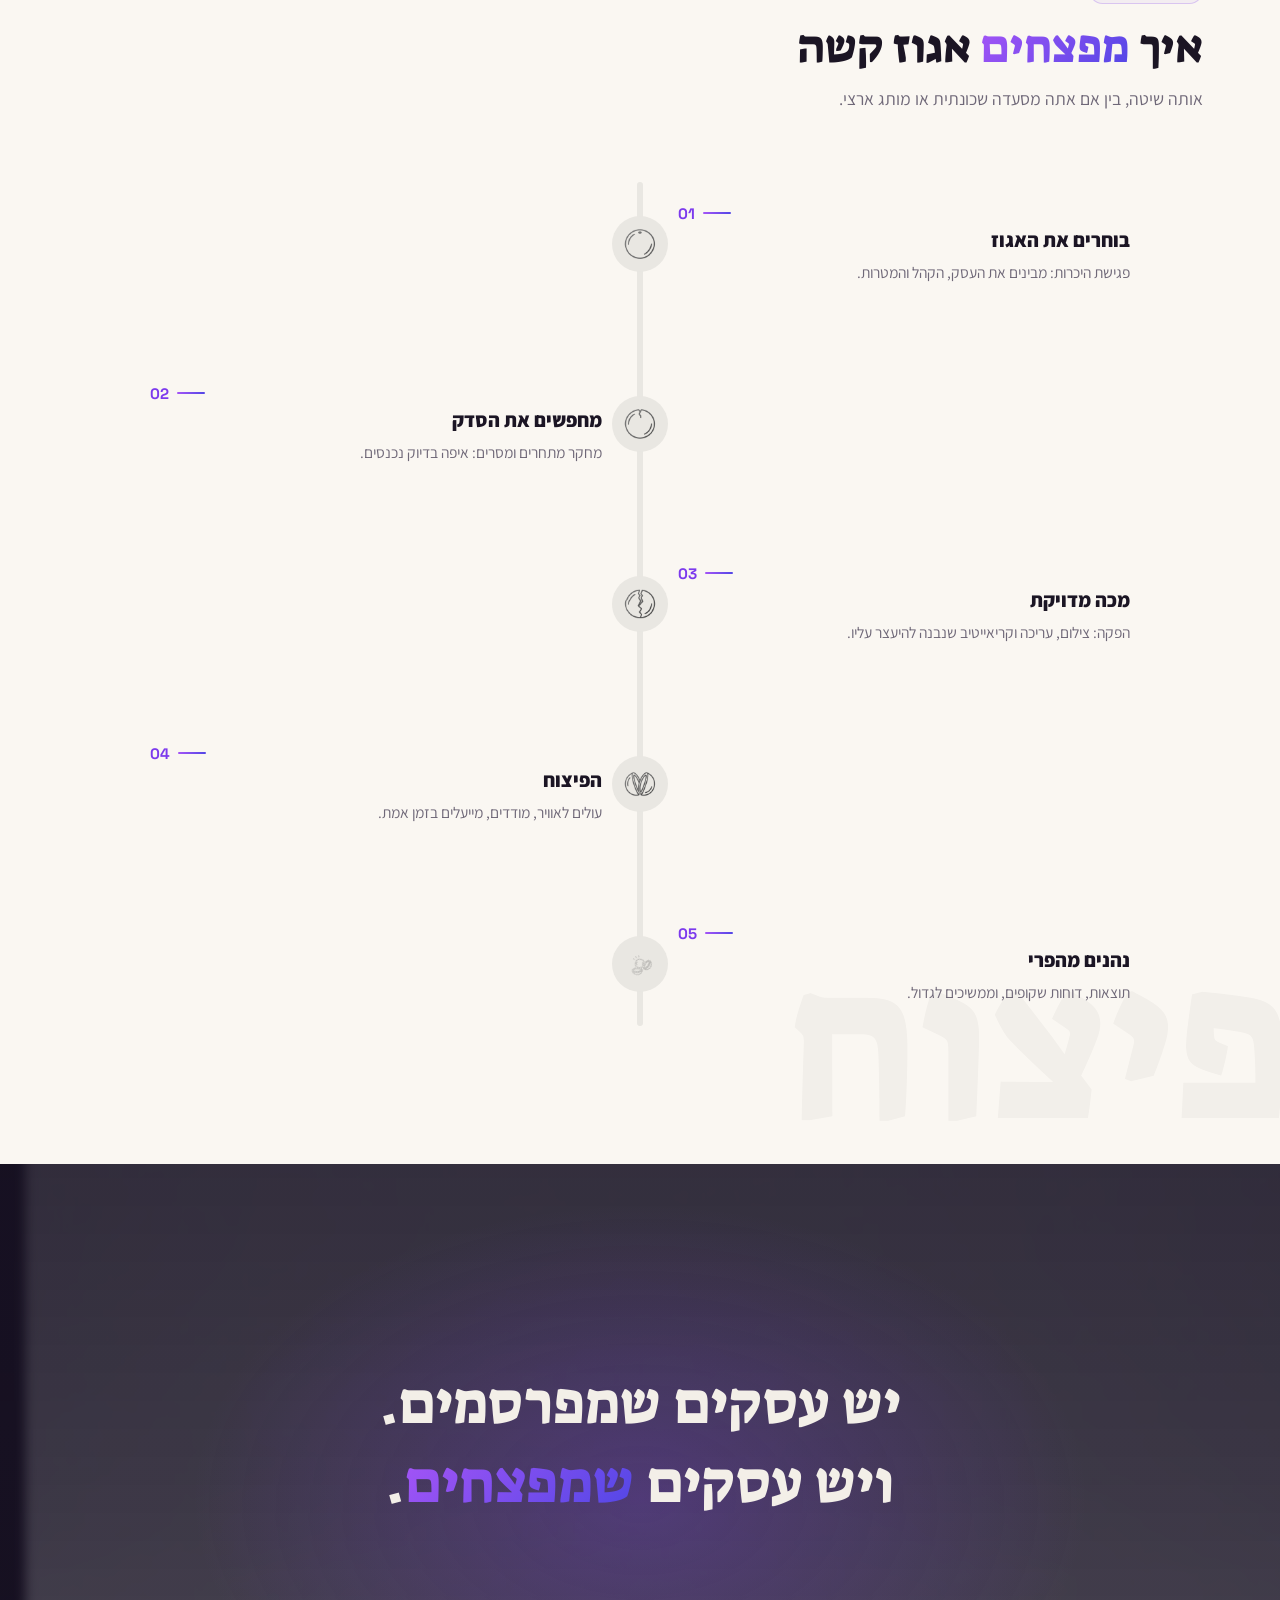
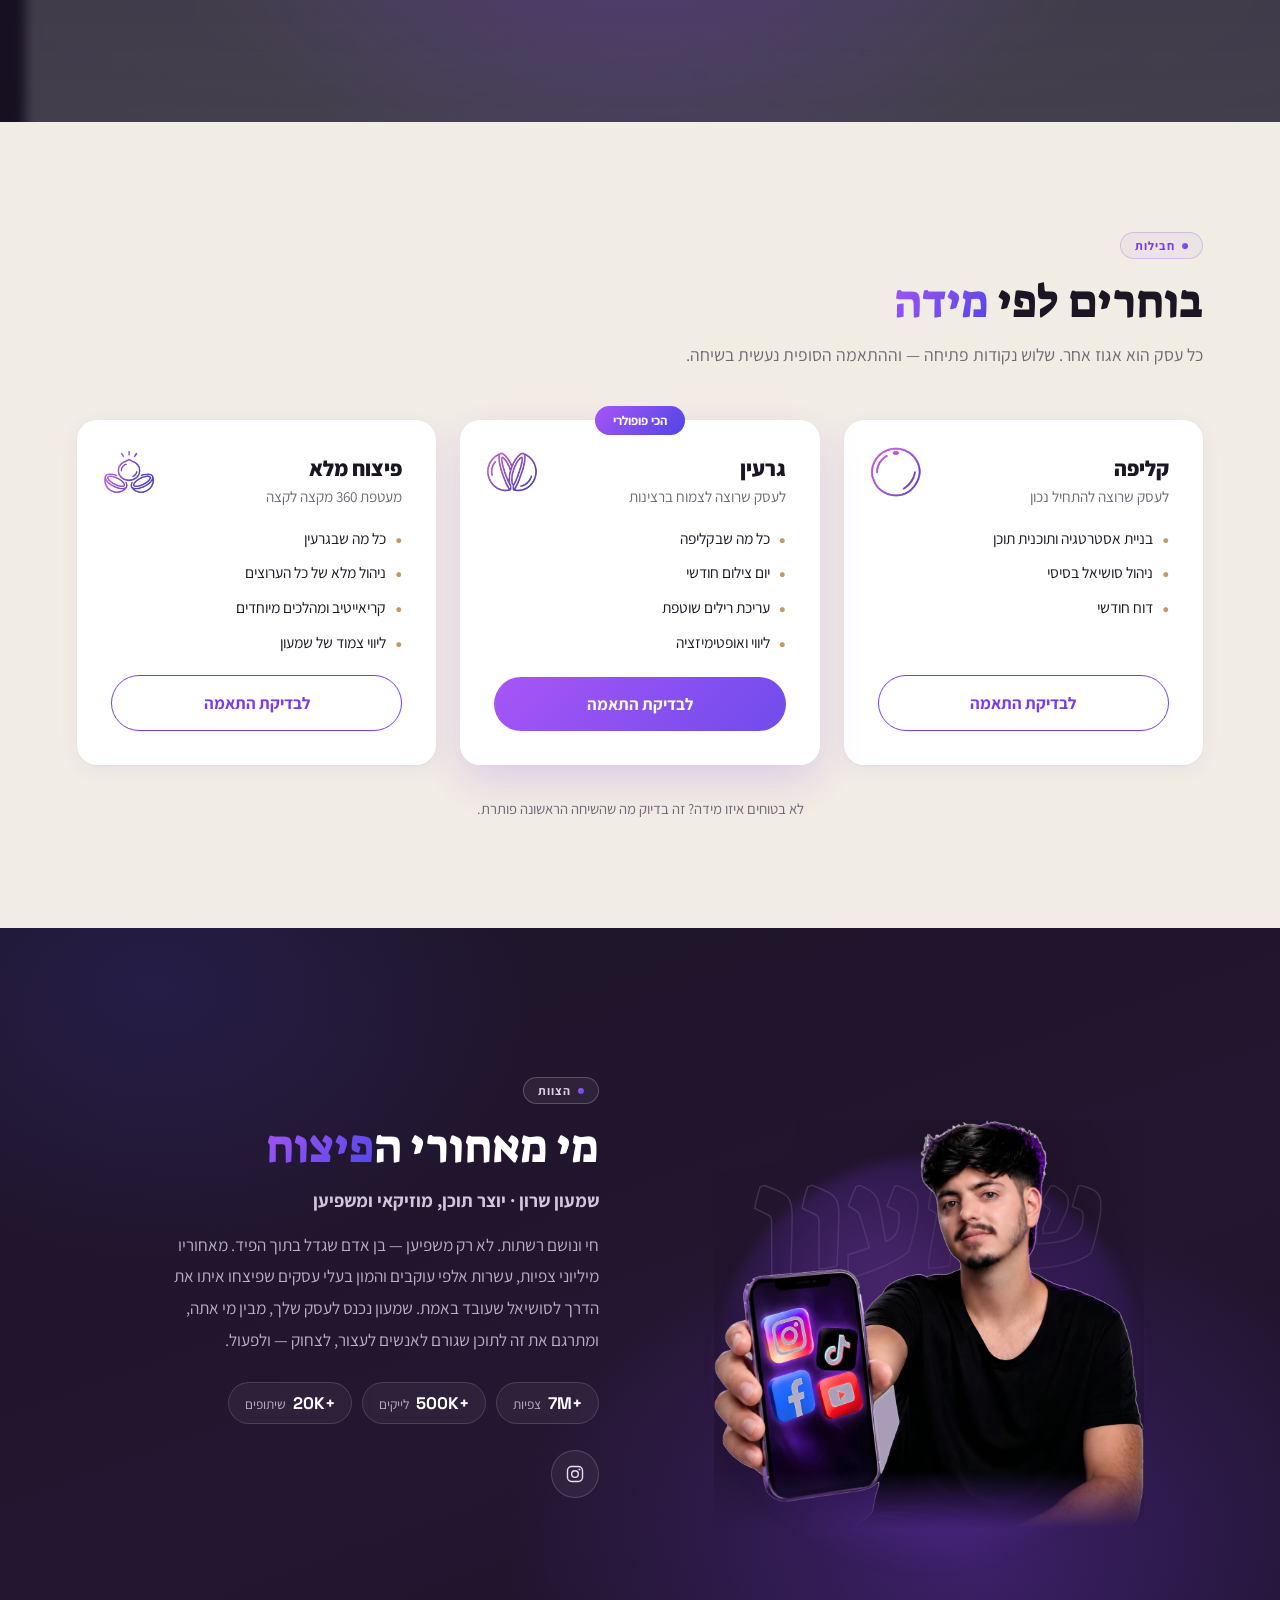
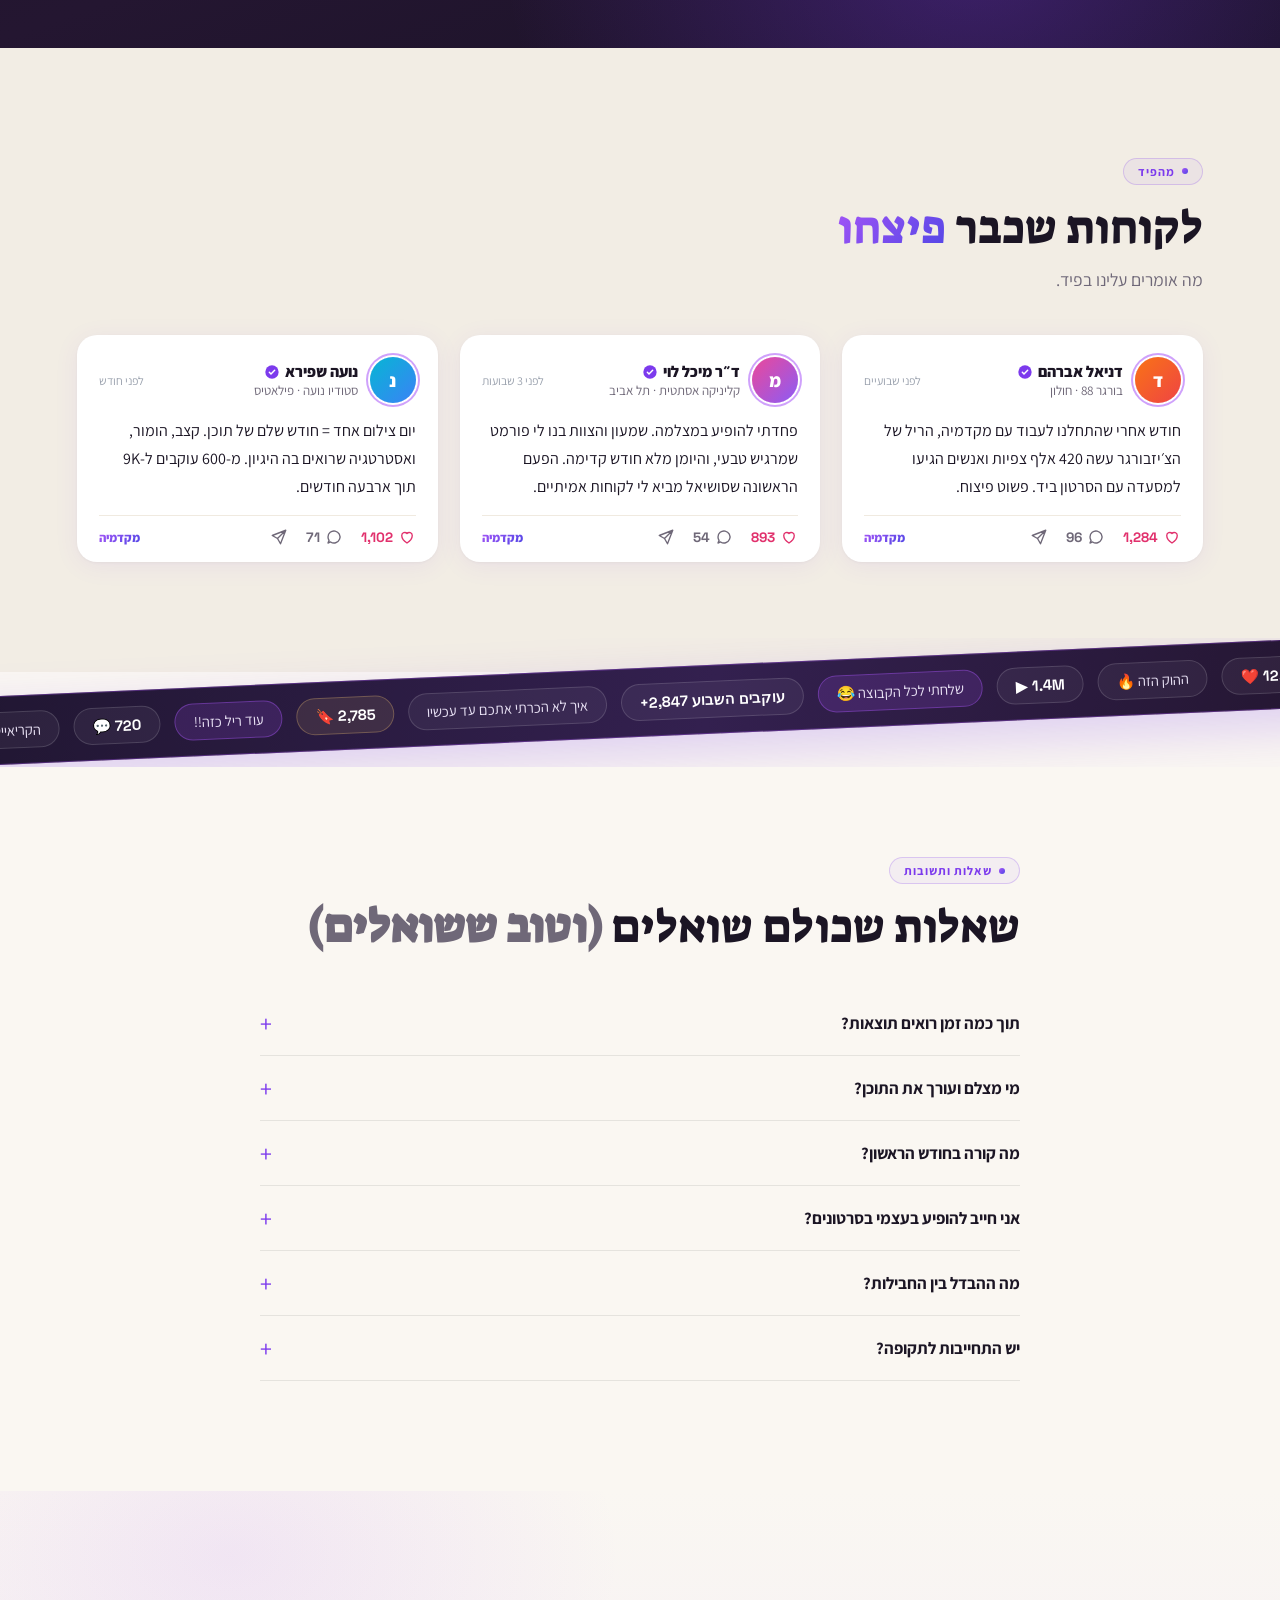
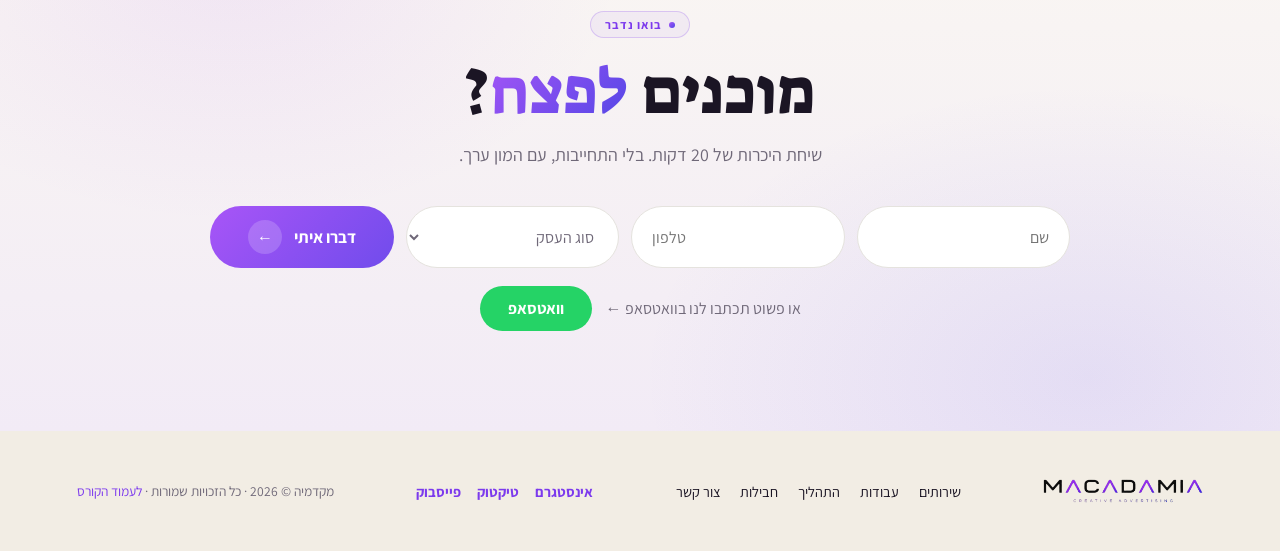
==== commit 81555f70: "שדרוגי השראה: באדג' גלילה מסתובב, מילות רקע ענקיות ומקטע הצהרה קולנועי - הירו: רמז הגלילה הוחלף בבאד" ====
--- a/index.html
+++ b/index.html
@@ -9,7 +9,7 @@
 <link rel="preconnect" href="https://fonts.googleapis.com">
 <link rel="preconnect" href="https://fonts.gstatic.com" crossorigin>
 <link href="https://fonts.googleapis.com/css2?family=Suez+One&family=Assistant:wght@400;600;700;800&family=Space+Grotesk:wght@500;700&display=swap" rel="stylesheet">
-<link rel="stylesheet" href="css/main.css?v=b84f9a3">
+<link rel="stylesheet" href="css/main.css?v=1790465063">
 </head>
 <body>
 
@@ -62,7 +62,13 @@
       </div>
     </div>
   </div>
-  <div class="scroll-hint">גלול לפצח ↓</div>
+  <div class="scroll-hint scroll-badge" aria-hidden="true">
+    <svg viewBox="0 0 100 100" width="92" height="92">
+      <defs><path id="circ" d="M50,50 m-38,0 a38,38 0 1,1 76,0 a38,38 0 1,1 -76,0"/></defs>
+      <text class="scroll-badge-text"><textPath href="#circ">גלול לפצח · גלול לפצח · גלול לפצח · </textPath></text>
+    </svg>
+    <img src="assets/icons/nut-4.webp" alt="" width="30" height="30">
+  </div>
 </section>
 
 <!-- ===== פס לוגו לקוחות ===== -->
@@ -92,7 +98,8 @@
 </section>
 
 <!-- ===== שירותים ===== -->
-<section id="services" class="section">
+<section id="services" class="section has-ghost">
+  <span class="ghost-word" aria-hidden="true">סושיאל</span>
   <p class="eyebrow">מה אנחנו עושים</p>
   <h2>מה <span class="grad-text">מפצחים</span> אצלנו</h2>
   <p class="section-sub">חמישה תחומים, מטרה אחת: סושיאל שעובד בשבילך.</p>
@@ -212,7 +219,8 @@
 </section>
 
 <!-- ===== התהליך ===== -->
-<section id="process" class="section">
+<section id="process" class="section has-ghost">
+  <span class="ghost-word ghost-word-2" aria-hidden="true">פיצוח</span>
   <p class="eyebrow">התהליך שלנו</p>
   <h2>איך <span class="grad-text">מפצחים</span> אגוז קשה</h2>
   <p class="section-sub">אותה שיטה, בין אם אתה מסעדה שכונתית או מותג ארצי.</p>
@@ -270,6 +278,17 @@
       <div></div>
     </div>
   </div>
+</section>
+
+
+<!-- ===== אינטרלוד: הצהרת מותג על פוטג' האגוז ===== -->
+<section class="statement">
+  <video class="statement-video" muted loop playsinline preload="none">
+    <source src="assets/hero-nut.webm" type="video/webm">
+    <source src="assets/hero-nut.mp4" type="video/mp4">
+  </video>
+  <div class="statement-scrim"></div>
+  <p class="statement-line" data-reveal>יש עסקים שמפרסמים.<br>ויש עסקים <span class="grad-text grad-live">שמפצחים</span>.</p>
 </section>
 
 <!-- ===== חבילות ===== -->
@@ -529,7 +548,7 @@
   <svg viewBox="0 0 24 24" width="28" height="28"><path d="M12 3a9 9 0 0 0-7.6 13.8L3 21l4.4-1.3A9 9 0 1 0 12 3z" fill="none" stroke="#fff" stroke-width="1.8" stroke-linejoin="round"/><path d="M9 8.5c.5 3 3.5 6 6.5 6.5l.5-2-2-1-1 1c-1-.5-2.5-2-3-3l1-1-1-2z" fill="#fff"/></svg>
 </a>
 
-<script src="js/config.js?v=b84f9a3"></script>
-<script src="js/main.js?v=b84f9a3"></script>
+<script src="js/config.js?v=1790465063"></script>
+<script src="js/main.js?v=1790465063"></script>
 </body>
 </html>
--- a/css/main.css
+++ b/css/main.css
@@ -378,6 +378,86 @@
   transition: opacity 0.4s;
 }
 .scroll-hint.hidden { opacity: 0; }
+
+/* באדג' גלילה מעגלי — הטקסט מסתובב סביב האגוז */
+.scroll-badge {
+  width: 92px;
+  height: 92px;
+  animation: none;
+  display: grid;
+  place-items: center;
+}
+.scroll-badge svg {
+  position: absolute;
+  inset: 0;
+  animation: spin 14s linear infinite;
+}
+.scroll-badge-text {
+  font-size: 11.5px;
+  font-weight: 700;
+  letter-spacing: 0.18em;
+  fill: var(--text-sub);
+  direction: ltr; /* חובה: ב-RTL כרום מפיל טקסט עברי על textPath מחוץ למסלול */
+}
+@keyframes spin { to { transform: rotate(360deg); } }
+
+/* מילות רפאים מאחורי סקשנים */
+.has-ghost { position: relative; overflow: clip; }
+.has-ghost > * { position: relative; }
+.ghost-word {
+  position: absolute;
+  top: 30px;
+  inset-inline-end: -0.06em;
+  font-family: var(--font-display);
+  font-size: clamp(7rem, 17vw, 15rem);
+  line-height: 1;
+  color: rgba(27, 21, 36, 0.034);
+  user-select: none;
+  pointer-events: none;
+}
+.ghost-word-2 { top: auto; bottom: 10px; inset-inline-end: auto; inset-inline-start: -0.06em; }
+
+/* אינטרלוד הצהרה */
+.statement {
+  position: relative;
+  overflow: hidden;
+  min-height: 62vh;
+  display: grid;
+  place-items: center;
+  text-align: center;
+  padding: 90px 6vw;
+  background: var(--bg-dark);
+}
+.statement-video {
+  position: absolute;
+  inset: -4%;
+  width: 108%;
+  height: 108%;
+  object-fit: cover;
+  filter: blur(5px) saturate(1.15);
+  transform: scale(1.04);
+}
+.statement-scrim {
+  position: absolute;
+  inset: 0;
+  background:
+    radial-gradient(640px 420px at 50% 60%, rgba(124, 58, 237, 0.28), transparent 70%),
+    linear-gradient(180deg, rgba(23, 17, 34, 0.86), rgba(23, 17, 34, 0.78));
+}
+.statement-line {
+  position: relative;
+  font-family: var(--font-display);
+  font-size: clamp(1.9rem, 4.6vw, 3.9rem);
+  line-height: 1.35;
+  color: #F3EFE8;
+  margin: 0;
+  text-wrap: balance;
+}
+
+@media (max-width: 880px) {
+  .statement { min-height: 46vh; }
+  .ghost-word { font-size: clamp(5rem, 26vw, 8rem); }
+}
 
 @keyframes bob {
   0%, 100% { transform: translateX(50%) translateY(0); }
